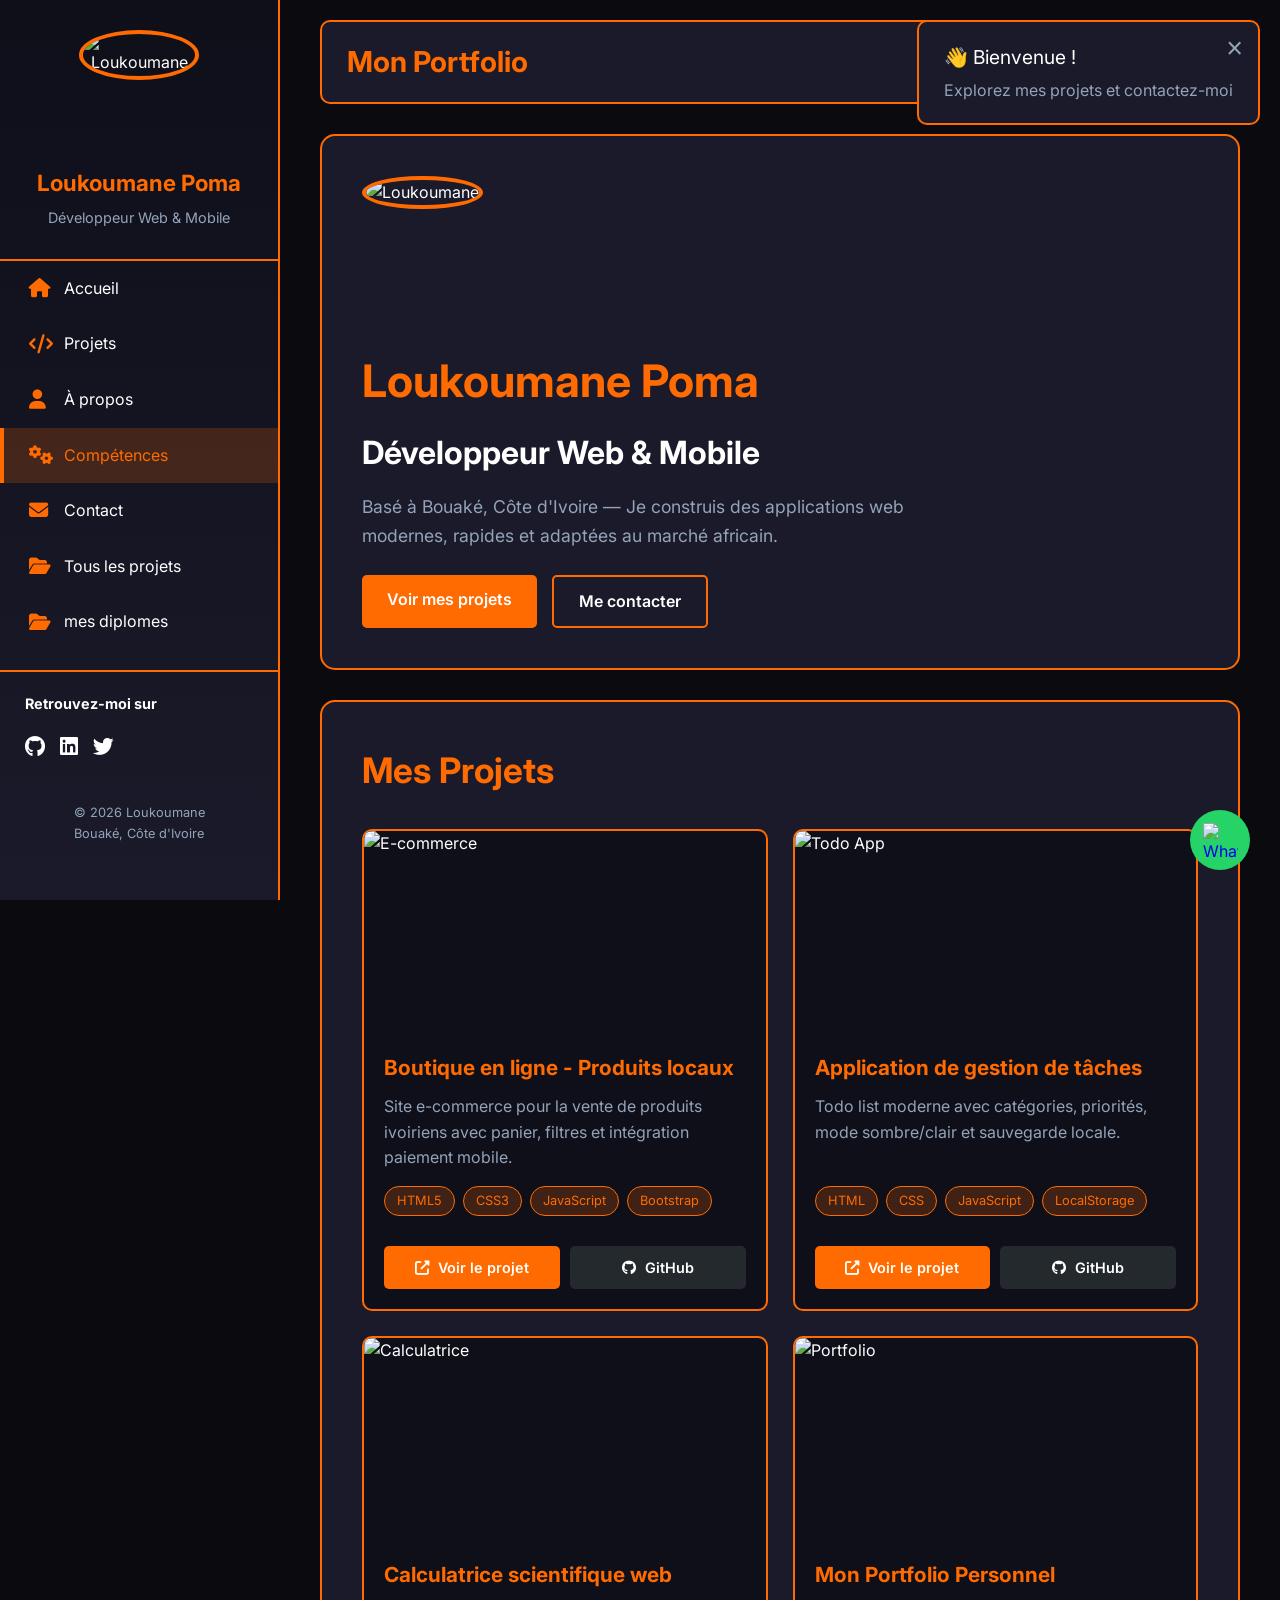
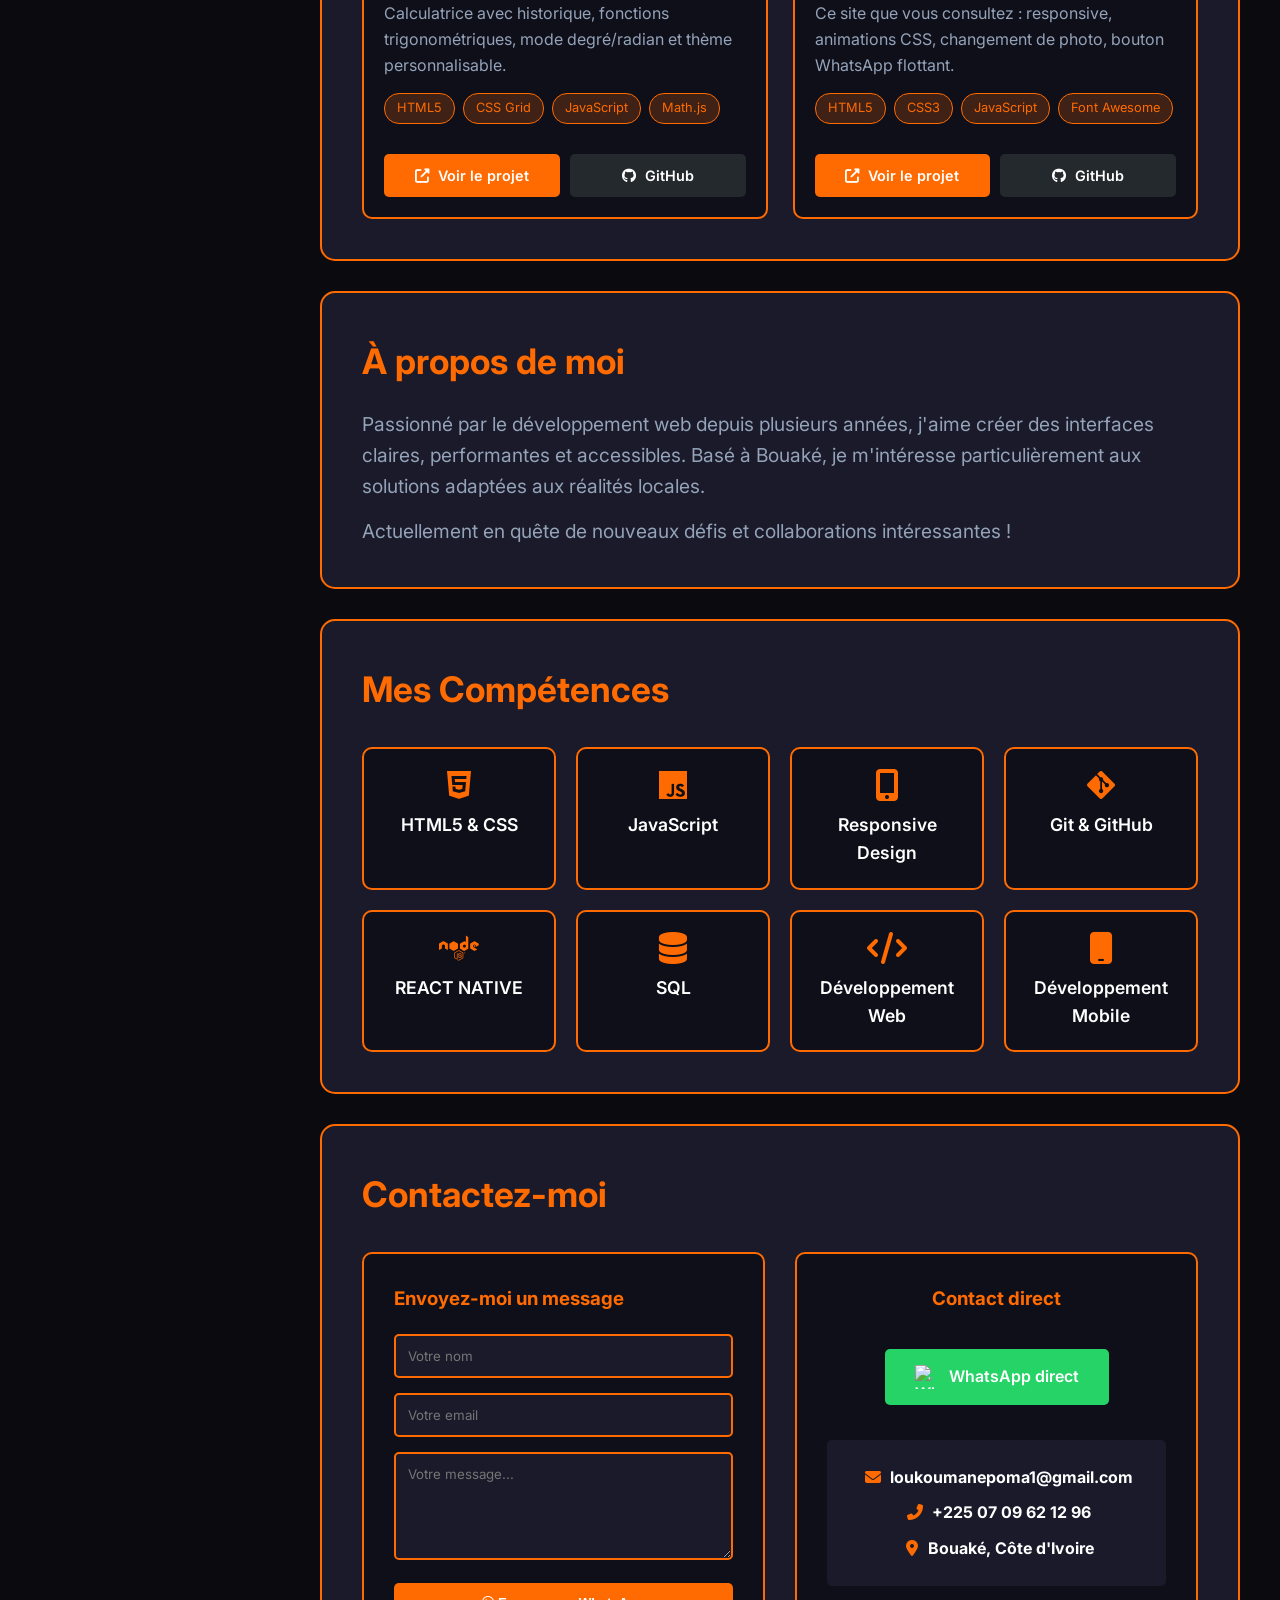
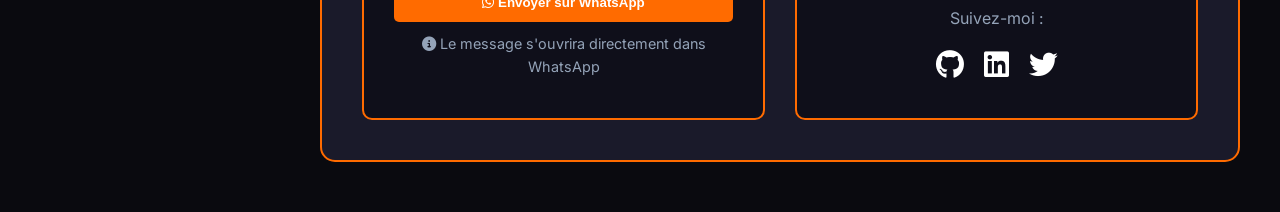
==== index.html @ bc712115 "mon premier portfolio" ====
<!DOCTYPE html>
<html lang="fr">
<head>
    <meta charset="UTF-8" />
    <meta name="viewport" content="width=device-width, initial-scale=1.0"/>
    <title>Loukoumane - Développeur Web à Bouaké</title>
    <meta name="description" content="Développeur web full-stack basé à Bouaké. Création d'applications web modernes et performantes."/>
    
    <!-- Fonts & Icons -->
    <link rel="preconnect" href="https://fonts.googleapis.com">
    <link rel="preconnect" href="https://fonts.gstatic.com" crossorigin>
    <link href="https://fonts.googleapis.com/css2?family=Inter:wght@300;400;500;600;700&display=swap" rel="stylesheet">
    <link rel="stylesheet" href="https://cdnjs.cloudflare.com/ajax/libs/font-awesome/6.4.0/css/all.min.css">

    <style>
        /* ===== RESET & VARIABLES ===== */
        * {
            margin: 0;
            padding: 0;
            box-sizing: border-box;
        }

        body {
            font-family: 'Inter', sans-serif;
            background: #0a0a0f;
            color: #ffffff;
            line-height: 1.6;
        }

        /* Layout avec sidebar */
        .app-wrapper {
            display: flex;
            min-height: 100vh;
        }

        /* ===== SIDEBAR ===== */
        .sidebar {
            width: 280px;
            background: linear-gradient(180deg, #0f0f1a 0%, #1a1a2a 100%);
            border-right: 2px solid #ff6b00;
            position: fixed;
            height: 100vh;
            overflow-y: auto;
            transition: all 0.3s ease;
            z-index: 1000;
        }

        .sidebar-header {
            padding: 30px 20px;
            text-align: center;
            border-bottom: 2px solid #ff6b00;
        }

        /* ===== PHOTO DE PROFIL DANS LA SIDEBAR ===== */
        .profile-img-container {
            position: relative;
            width: 120px;
            height: 120px;
            margin: 0 auto 15px;
            cursor: pointer;
        }

        .sidebar-profile-img {
            width: 100%;
            height: 100%;
            border-radius: 50%;
            object-fit: cover;
            border: 4px solid #ff6b00;
            transition: 0.3s;
        }

        .profile-img-container:hover .sidebar-profile-img {
            filter: brightness(0.7);
        }

        .profile-img-container:hover::after {
            content: '\f030';
            font-family: 'Font Awesome 6 Free';
            font-weight: 900;
            position: absolute;
            top: 50%;
            left: 50%;
            transform: translate(-50%, -50%);
            color: white;
            font-size: 2rem;
            text-shadow: 0 2px 5px rgba(0,0,0,0.5);
            pointer-events: none;
        }

        .sidebar h3 {
            font-size: 1.4rem;
            margin-bottom: 5px;
            color: #ff6b00;
        }

        .sidebar-title {
            color: #94a3b8;
            font-size: 0.9rem;
        }

        .sidebar-menu-item {
            padding: 15px 25px;
            display: flex;
            align-items: center;
            gap: 15px;
            color: #ffffff;
            text-decoration: none;
            transition: 0.3s;
            border-left: 4px solid transparent;
        }

        .sidebar-menu-item i {
            width: 20px;
            font-size: 1.2rem;
            color: #ff6b00;
        }

        .sidebar-menu-item:hover,
        .sidebar-menu-item.active {
            background: rgba(255, 107, 0, 0.2);
            border-left-color: #ff6b00;
            color: #ff6b00;
        }

        .sidebar-social {
            padding: 20px 25px;
            border-top: 2px solid #ff6b00;
            margin-top: 20px;
        }

        .sidebar-social h4 {
            color: #ffffff;
            font-size: 0.9rem;
            margin-bottom: 15px;
        }

        .social-icons {
            display: flex;
            gap: 15px;
        }

        .social-icons a {
            color: #ffffff;
            font-size: 1.3rem;
            transition: 0.3s;
        }

        .social-icons a:hover {
            color: #ff6b00;
            transform: translateY(-3px);
        }

        .sidebar-footer {
            padding: 20px 25px;
            color: #94a3b8;
            font-size: 0.8rem;
            text-align: center;
        }

        /* ===== MAIN CONTENT ===== */
        .main-content {
            flex: 1;
            margin-left: 280px;
            padding: 20px 40px;
        }

        /* ===== NAVBAR ===== */
        .navbar {
            background: #1a1a2a;
            border: 2px solid #ff6b00;
            padding: 15px 25px;
            margin-bottom: 30px;
            border-radius: 10px;
        }

        .navbar .container {
            display: flex;
            justify-content: space-between;
            align-items: center;
        }

        .page-title {
            font-size: 1.8rem;
            color: #ff6b00;
        }

        /* ===== BOUTONS ===== */
        .btn {
            padding: 12px 25px;
            border-radius: 5px;
            text-decoration: none;
            font-weight: 600;
            transition: 0.3s;
            display: inline-block;
            border: none;
            cursor: pointer;
        }

        .btn.primary {
            background: #ff6b00;
            color: #ffffff;
        }

        .btn.primary:hover {
            background: #e05a00;
            transform: translateY(-2px);
            box-shadow: 0 5px 15px rgba(255, 107, 0, 0.3);
        }

        .btn.secondary {
            border: 2px solid #ff6b00;
            color: #ffffff;
            background: transparent;
        }

        .btn.secondary:hover {
            background: #ff6b00;
            color: #ffffff;
        }

        /* ===== SECTIONS ===== */
        .section {
            background: #1a1a2a;
            border: 2px solid #ff6b00;
            border-radius: 15px;
            padding: 40px;
            margin-bottom: 30px;
        }

        .hero {
            text-align: left;
        }

        .hero h1 {
            font-size: 2.8rem;
            color: #ff6b00;
            margin-bottom: 10px;
        }

        .hero h2 {
            font-size: 2rem;
            color: #ffffff;
            margin-bottom: 15px;
        }

        .hero p {
            color: #94a3b8;
            font-size: 1.1rem;
            max-width: 600px;
            margin-bottom: 25px;
        }

        /* ===== PHOTO DE PROFIL DANS LA SECTION HERO ===== */
        .hero-img-container {
            position: relative;
            width: 150px;
            height: 150px;
            margin-bottom: 20px;
            cursor: pointer;
        }

        .profile-img {
            width: 100%;
            height: 100%;
            border-radius: 50%;
            object-fit: cover;
            border: 4px solid #ff6b00;
            transition: 0.3s;
        }

        .hero-img-container:hover .profile-img {
            filter: brightness(0.7);
        }

        .hero-img-container:hover::after {
            content: '\f030';
            font-family: 'Font Awesome 6 Free';
            font-weight: 900;
            position: absolute;
            top: 50%;
            left: 50%;
            transform: translate(-50%, -50%);
            color: white;
            font-size: 2.5rem;
            text-shadow: 0 2px 5px rgba(0,0,0,0.5);
            pointer-events: none;
        }

        .hero-buttons {
            display: flex;
            gap: 15px;
        }

        /* ===== INPUT FILE CACHÉ ===== */
        #fileInput {
            display: none;
        }

        /* ===== COMPÉTENCES ===== */
        .skills-grid {
            display: grid;
            grid-template-columns: repeat(auto-fit, minmax(180px, 1fr));
            gap: 20px;
            margin-top: 30px;
        }

        .skill {
            background: #0f0f1a;
            border: 2px solid #ff6b00;
            border-radius: 10px;
            padding: 20px 15px;
            text-align: center;
            font-weight: 600;
            font-size: 1.1rem;
            color: #ffffff;
            transition: 0.3s;
            cursor: default;
        }

        .skill:hover {
            transform: translateY(-5px);
            background: #ff6b00;
            color: #ffffff;
            border-color: #ffffff;
        }

        .skill i {
            display: block;
            font-size: 2rem;
            margin-bottom: 10px;
            color: #ff6b00;
        }

        .skill:hover i {
            color: #ffffff;
        }

        /* ===== PROJETS ===== */
        .project-grid {
            display: grid;
            grid-template-columns: repeat(auto-fit, minmax(300px, 1fr));
            gap: 25px;
            margin-top: 30px;
        }

        .project-card {
            background: #0f0f1a;
            border: 2px solid #ff6b00;
            border-radius: 10px;
            overflow: hidden;
            transition: 0.3s;
            display: flex;
            flex-direction: column;
        }

        .project-card:hover {
            transform: translateY(-5px);
            box-shadow: 0 10px 30px rgba(255, 107, 0, 0.3);
        }

        .project-img-wrapper {
            height: 200px;
            overflow: hidden;
        }

        .project-img {
            width: 100%;
            height: 100%;
            object-fit: cover;
        }

        .project-content {
            padding: 20px;
            flex-grow: 1;
            display: flex;
            flex-direction: column;
        }

        .project-content h3 {
            color: #ff6b00;
            margin-bottom: 10px;
            font-size: 1.3rem;
        }

        .project-content p {
            color: #94a3b8;
            margin-bottom: 15px;
            flex-grow: 1;
        }

        .stack {
            display: flex;
            flex-wrap: wrap;
            gap: 8px;
            margin-bottom: 15px;
        }

        .stack span {
            background: rgba(255, 107, 0, 0.2);
            color: #ff6b00;
            padding: 4px 12px;
            border-radius: 15px;
            font-size: 0.8rem;
            border: 1px solid #ff6b00;
        }

        /* ===== BOUTONS DE PROJET ===== */
        .project-buttons {
            display: flex;
            gap: 10px;
            margin-top: 15px;
        }

        .project-btn {
            flex: 1;
            padding: 10px;
            border: none;
            border-radius: 5px;
            font-weight: 600;
            cursor: pointer;
            transition: 0.3s;
            text-align: center;
            text-decoration: none;
            font-size: 0.9rem;
        }

        .project-btn.live {
            background: #ff6b00;
            color: white;
        }

        .project-btn.live:hover {
            background: #e05a00;
            transform: translateY(-2px);
        }

        .project-btn.github {
            background: #24292e;
            color: white;
        }

        .project-btn.github:hover {
            background: #2f363d;
            transform: translateY(-2px);
        }

        .project-btn i {
            margin-right: 5px;
        }

        /* ===== CONTACT ===== */
        .contact-container {
            display: grid;
            grid-template-columns: 1fr 1fr;
            gap: 30px;
            margin-top: 30px;
        }

        .contact-form {
            background: #0f0f1a;
            padding: 30px;
            border-radius: 10px;
            border: 2px solid #ff6b00;
        }

        .contact-info-card {
            background: #0f0f1a;
            padding: 30px;
            border-radius: 10px;
            border: 2px solid #ff6b00;
            text-align: center;
        }

        input, textarea {
            width: 100%;
            padding: 12px;
            margin-bottom: 15px;
            background: #1a1a2a;
            border: 2px solid #ff6b00;
            border-radius: 5px;
            color: #ffffff;
            font-family: inherit;
        }

        input:focus, textarea:focus {
            outline: none;
            border-color: #ff6b00;
            box-shadow: 0 0 10px rgba(255, 107, 0, 0.3);
        }

        .whatsapp-btn {
            display: inline-flex;
            align-items: center;
            gap: 10px;
            background: #25D366;
            color: white;
            padding: 15px 30px;
            border-radius: 5px;
            text-decoration: none;
            margin: 15px 0;
            transition: 0.3s;
            font-weight: 600;
        }

        .whatsapp-btn:hover {
            transform: translateY(-3px);
            box-shadow: 0 10px 20px rgba(37, 211, 102, 0.3);
        }

        .whatsapp-icon {
            width: 24px;
            height: 24px;
        }

        .whatsapp-float {
            position: fixed;
            bottom: 30px;
            right: 30px;
            width: 60px;
            height: 60px;
            background: #25D366;
            border-radius: 50%;
            display: flex;
            align-items: center;
            justify-content: center;
            z-index: 999;
            transition: 0.3s;
        }

        .whatsapp-float:hover {
            transform: scale(1.1) rotate(10deg);
        }

        .whatsapp-float img {
            width: 35px;
            height: 35px;
        }

        /* ===== TOAST ===== */
        .welcome-toast {
            position: fixed;
            top: 20px;
            right: 20px;
            max-width: 380px;
            background: #1a1a2a;
            color: #ffffff;
            padding: 20px 25px;
            border-radius: 10px;
            z-index: 2000;
            border: 2px solid #ff6b00;
            display: none;
        }

        .toast-close {
            position: absolute;
            top: 10px;
            right: 15px;
            background: none;
            border: none;
            color: #94a3b8;
            font-size: 1.8rem;
            cursor: pointer;
        }

        .toast-close:hover {
            color: #ff6b00;
        }

        /* ===== NOTIFICATION ===== */
        .notification {
            position: fixed;
            bottom: 100px;
            right: 30px;
            background: #4CAF50;
            color: white;
            padding: 15px 25px;
            border-radius: 5px;
            z-index: 2000;
            display: none;
            animation: slideIn 0.3s;
        }

        @keyframes slideIn {
            from {
                transform: translateX(100%);
                opacity: 0;
            }
            to {
                transform: translateX(0);
                opacity: 1;
            }
        }

        /* ===== MOBILE ===== */
        .sidebar-toggle {
            display: none;
            position: fixed;
            top: 20px;
            left: 20px;
            z-index: 1001;
            background: #ff6b00;
            color: white;
            border: none;
            width: 45px;
            height: 45px;
            border-radius: 50%;
            cursor: pointer;
            font-size: 1.2rem;
        }

        .overlay {
            display: none;
            position: fixed;
            top: 0;
            left: 0;
            width: 100%;
            height: 100%;
            background: rgba(0, 0, 0, 0.8);
            z-index: 999;
        }

        .overlay.active {
            display: block;
        }

        @media (max-width: 992px) {
            .sidebar {
                transform: translateX(-100%);
            }
            
            .sidebar.active {
                transform: translateX(0);
            }
            
            .main-content {
                margin-left: 0;
                padding: 20px;
            }
            
            .sidebar-toggle {
                display: block;
            }

            .contact-container {
                grid-template-columns: 1fr;
            }
        }

        @media (max-width: 768px) {
            .hero-buttons {
                flex-direction: column;
            }
            
            .skills-grid {
                grid-template-columns: repeat(2, 1fr);
            }
            
            .section {
                padding: 25px;
            }
            
            h2 {
                font-size: 1.8rem;
            }
        }

        .reveal {
            opacity: 0;
            transform: translateY(30px);
            transition: all 0.6s ease;
        }

        .reveal.visible {
            opacity: 1;
            transform: translateY(0);
        }

        .status-message {
            padding: 15px;
            border-radius: 5px;
            margin-top: 15px;
            text-align: center;
            font-weight: 500;
        }

        .success {
            background: #25D366;
            color: white;
        }

        .error {
            background: #f44336;
            color: white;
        }
    </style>
</head>
<body>
    <button class="sidebar-toggle" id="sidebarToggle">
        <i class="fas fa-bars"></i>
    </button>
    
    <div class="overlay" id="overlay"></div>

    <!-- Input file caché pour la sélection d'image -->
    <input type="file" id="fileInput" accept="image/*" />

    <!-- Notification -->
    <div class="notification" id="notification">
        <i class="fas fa-check-circle"></i> Photo de profil mise à jour !
    </div>


    <div class="app-wrapper">
        <!-- Sidebar -->
        <aside class="sidebar" id="sidebar">
            <div class="sidebar-header">
                <!-- ===== 1. PHOTO DANS LA SIDEBAR (CLIQUABLE) ===== -->
                <div class="profile-img-container" onclick="document.getElementById('fileInput').click()">
                    <img src="https://ui-avatars.com/api/?name=Loukoumane+Poma&size=120&length=2&background=ff6b00&color=fff&bold=true" 
                         alt="Loukoumane" 
                         class="sidebar-profile-img" 
                         id="sidebarProfileImg" />
                </div>

                <h3>Loukoumane Poma</h3>
                <div class="sidebar-title">Développeur Web & Mobile</div>
            </div>

            <div class="sidebar-menu">
                <a href="#hero" class="sidebar-menu-item active">
                    <i class="fas fa-home"></i>
                    <span>Accueil</span>
                </a>
                <a href="#projects" class="sidebar-menu-item">
                    <i class="fas fa-code"></i>
                    <span>Projets</span>
                </a>
                <a href="#about" class="sidebar-menu-item">
                    <i class="fas fa-user"></i>
                    <span>À propos</span>
                </a>
                <a href="#skills" class="sidebar-menu-item">
                    <i class="fas fa-cogs"></i>
                    <span>Compétences</span>
                </a>
                <a href="#contact" class="sidebar-menu-item">
                    <i class="fas fa-envelope"></i>
                    <span>Contact</span>
                </a>
                <a href="projects.html" class="sidebar-menu-item">
                    <i class="fas fa-folder-open"></i>
                    <span>Tous les projets</span>
                </a>

                <a href="#diplomes.html" class="sidebar-menu-item">
                    <i class="fas fa-folder-open"></i>
                    <span>mes diplomes</span>
                </a>



            </div>

            <div class="sidebar-social">
                <h4>Retrouvez-moi sur</h4>
                <div class="social-icons">
                    <a href="#" target="_blank"><i class="fab fa-github"></i></a>
                    <a href="#" target="_blank"><i class="fab fa-linkedin"></i></a>
                    <a href="#" target="_blank"><i class="fab fa-twitter"></i></a>
                </div>
            </div>


            <div class="sidebar-footer">
                <p>© 2026 Loukoumane</p>
                <p>Bouaké, Côte d'Ivoire</p>
            </div>
        </aside>

        <!-- Main Content -->
        <main class="main-content">
            <nav class="navbar">
                <div class="container">
                    <h1 class="page-title">Mon Portfolio</h1>
                    <a href="projects.html" class="btn primary">Voir tous les projets</a>
                </div>
            </nav>

            <!-- Toast de bienvenue -->
            <div class="welcome-toast" id="welcomeToast">
                <div class="toast-content">
                    <p style="font-size: 1.2rem; margin-bottom: 5px;">👋 Bienvenue !</p>
                    <p style="color: #94a3b8;">Explorez mes projets et contactez-moi</p>
                </div>
                <button class="toast-close" onclick="closeToast()">×</button>
            </div>


            <!-- Hero Section -->
            <section id="hero" class="section hero reveal">
                <div class="container">
                    <!-- ===== 2. PHOTO DANS LA SECTION HERO (CLIQUABLE) ===== -->
                    <div class="hero-img-container" onclick="document.getElementById('fileInput').click()">
                        <img src="https://ui-avatars.com/api/?name=Loukoumane+Poma&size=150&length=2&background=ff6b00&color=fff&bold=true" 
                             alt="Loukoumane" 
                             class="profile-img" 
                             id="heroProfileImg" />
                    </div>
                    <h1>Loukoumane Poma</h1>
                    <h2>Développeur Web & Mobile</h2>
                    <p>Basé à Bouaké, Côte d'Ivoire — Je construis des applications web modernes, rapides et adaptées au marché africain.</p>
                    <div class="hero-buttons">
                        <a href="#projects" class="btn primary">Voir mes projets</a>
                        <a href="#contact" class="btn secondary">Me contacter</a>
                    </div>
                </div>
            </section>


            <!-- Projets Section -->
            <section id="projects" class="section projects reveal">
                <div class="container">
                    <h2 style="color: #ff6b00; margin-bottom: 20px; font-size: 2.2rem;">Mes Projets</h2>
                    <div class="project-grid">
                        <!-- Projet 1 -->
                        <div class="project-card">
                            <div class="project-img-wrapper">
                                <img src="https://images.unsplash.com/photo-1472851294608-062f824d29cc?w=500&auto=format" alt="E-commerce" class="project-img" />
                            </div>


                            <div class="project-content">
                                <h3>Boutique en ligne - Produits locaux</h3>
                                <p>Site e-commerce pour la vente de produits ivoiriens avec panier, filtres et intégration paiement mobile.</p>
                                <div class="stack">
                                    <span>HTML5</span>
                                    <span>CSS3</span>
                                    <span>JavaScript</span>
                                    <span>Bootstrap</span>
                                </div>


                                <div class="project-buttons">
                                    <a href="http://localhost/bureau_forum/utilisateurs/enregistrement" target="_blank" class="project-btn live">
                                        <i class="fas fa-external-link-alt"></i> Voir le projet
                                    </a>
                                    <a href="https://github.com/ton-pseudo/boutique-locale" target="_blank" class="project-btn github">
                                        <i class="fab fa-github"></i> GitHub
                                    </a>
                                </div>
                            </div>
                        </div>


                        <!-- Projet 2 -->
                        <div class="project-card">
                            <div class="project-img-wrapper">
                                <img src="https://images.unsplash.com/photo-1484480974693-6ca0a78fb36b?w=500&auto=format" alt="Todo App" class="project-img" />
                            </div>

                            <div class="project-content">
                                <h3>Application de gestion de tâches</h3>
                                <p>Todo list moderne avec catégories, priorités, mode sombre/clair et sauvegarde locale.</p>
                                <div class="stack">
                                    <span>HTML</span>
                                    <span>CSS</span>
                                    <span>JavaScript</span>
                                    <span>LocalStorage</span>
                                </div>

                                <div class="project-buttons">
                                    <a href="https://todo-loukoumane.netlify.app" target="_blank" class="project-btn live">
                                        <i class="fas fa-external-link-alt"></i> Voir le projet
                                    </a>
                                    <a href="https://github.com/ton-pseudo/todo-app-js" target="_blank" class="project-btn github">
                                        <i class="fab fa-github"></i> GitHub
                                    </a>
                                </div>
                            </div>
                        </div>

                        <!-- Projet 3 -->
                        <div class="project-card">
                            <div class="project-img-wrapper">
                                <img src="https://images.unsplash.com/photo-1587145820266-a5951ee6f620?w=500&auto=format" alt="Calculatrice" class="project-img" />
                            </div>

                            <div class="project-content">
                                <h3>Calculatrice scientifique web</h3>
                                <p>Calculatrice avec historique, fonctions trigonométriques, mode degré/radian et thème personnalisable.</p>
                                <div class="stack">
                                    <span>HTML5</span>
                                    <span>CSS Grid</span>
                                    <span>JavaScript</span>
                                    <span>Math.js</span>
                                </div>

                                <div class="project-buttons">
                                    <a href="https://calculatrice-demo.github.io" target="_blank" class="project-btn live">
                                        <i class="fas fa-external-link-alt"></i> Voir le projet
                                    </a>

                                    <a href="https://github.com/ton-pseudo/calculatrice-scientifique" target="_blank" class="project-btn github">
                                        <i class="fab fa-github"></i> GitHub
                                    </a>
                                </div>
                            </div>
                        </div>

                        <!-- Projet 4 -->
                        <div class="project-card">
                            <div class="project-img-wrapper">
                                <img src="https://images.unsplash.com/photo-1467232004584-a241de8bcf5d?w=500&auto=format" alt="Portfolio" class="project-img" />
                            </div>

                            <div class="project-content">
                                <h3>Mon Portfolio Personnel</h3>
                                <p>Ce site que vous consultez : responsive, animations CSS, changement de photo, bouton WhatsApp flottant.</p>
                                <div class="stack">
                                    <span>HTML5</span>
                                    <span>CSS3</span>
                                    <span>JavaScript</span>
                                    <span>Font Awesome</span>
                                </div>

                                <div class="project-buttons">
                                    <a href="#" class="project-btn live" onclick="alert('Vous êtes déjà sur le projet !'); return false;">
                                        <i class="fas fa-external-link-alt"></i> Voir le projet
                                    </a>
                                    <a href="https://github.com/ton-pseudo/portfolio-html-css" target="_blank" class="project-btn github">
                                        <i class="fab fa-github"></i> GitHub
                                    </a>
                                </div>
                            </div>
                        </div>
                    </div>
                </div>
            </section>


            <!-- À propos Section -->
            <section id="about" class="section about reveal">
                <div class="container">
                    <h2 style="color: #ff6b00; margin-bottom: 20px; font-size: 2.2rem;">À propos de moi</h2>
                    <p style="color: #94a3b8; font-size: 1.2rem; margin-bottom: 15px;">Passionné par le développement web depuis plusieurs années, j'aime créer des interfaces claires, performantes et accessibles. Basé à Bouaké, je m'intéresse particulièrement aux solutions adaptées aux réalités locales.</p>
                    <p style="color: #94a3b8; font-size: 1.2rem;">Actuellement en quête de nouveaux défis et collaborations intéressantes !</p>
                </div>
            </section>


            <!-- Compétences Section -->
            <section id="skills" class="section skills reveal">
                <div class="container">
                    <h2 style="color: #ff6b00; margin-bottom: 20px; font-size: 2.2rem;">Mes Compétences</h2>
                    <div class="skills-grid">
                        <div class="skill"><i class="fab fa-html5"></i> HTML5 & CSS</div>
                        <div class="skill"><i class="fab fa-js"></i> JavaScript</div>
                        <div class="skill"><i class="fas fa-mobile-alt"></i> Responsive Design</div>
                        <div class="skill"><i class="fab fa-git-alt"></i> Git & GitHub</div>
                        <div class="skill"><i class="fab fa-node"></i> REACT NATIVE</div>
                        <div class="skill"><i class="fas fa-database"></i> SQL</div>
                        <div class="skill"><i class="fas fa-code"></i> Développement Web</div>
                        <div class="skill"><i class="fas fa-mobile"></i> Développement Mobile</div>
                    </div>
                </div>
            </section>


            <!-- Contact Section -->
            <section id="contact" class="section contact reveal">
                <div class="container">
                    <h2 style="color: #ff6b00; margin-bottom: 20px; font-size: 2.2rem;">Contactez-moi</h2>
                    
                    <div class="contact-container">
                        <!-- Formulaire WhatsApp -->
                        <div class="contact-form">
                            <h3 style="color: #ff6b00; margin-bottom: 20px;">Envoyez-moi un message</h3>
                            <form id="whatsappForm">
                                <input type="text" id="name" placeholder="Votre nom" required>
                                <input type="email" id="email" placeholder="Votre email" required>
                                <textarea id="message" placeholder="Votre message..." rows="5" required></textarea>
                                <button type="submit" class="btn primary" style="width: 100%;" id="whatsappBtn">
                                    <i class="fab fa-whatsapp"></i> Envoyer sur WhatsApp
                                </button>
                            </form>
                            <div id="formStatus"></div>
                            <p style="color: #94a3b8; font-size: 0.9rem; margin-top: 10px; text-align: center;">
                                <i class="fas fa-info-circle"></i> Le message s'ouvrira directement dans WhatsApp
                            </p>
                        </div>
                        

                        <!-- Contact direct -->
                        <div class="contact-info-card">
                            <h3 style="color: #ff6b00; margin-bottom: 20px;">Contact direct</h3>
                            
                            <a href="https://wa.me/2250709621296?text=Bonjour%20Loukoumane%2C%20je%20souhaite%20discuter%20d%27un%20projet" 
                               class="whatsapp-btn" 
                               target="_blank">
                                <img src="https://upload.wikimedia.org/wikipedia/commons/6/6b/WhatsApp.svg" alt="WhatsApp" class="whatsapp-icon">
                                WhatsApp direct
                            </a>
                            
                            <div style="margin: 20px 0; padding: 15px; background: #1a1a2a; border-radius: 5px;">
                                <p style="margin: 10px 0; color: #94a3b8;">
                                    <i class="fas fa-envelope" style="color: #ff6b00; width: 25px;"></i> 
                                    <strong style="color: #ffffff;">loukoumanepoma1@gmail.com</strong>
                                </p>
                                <p style="margin: 10px 0; color: #94a3b8;">
                                    <i class="fas fa-phone-alt" style="color: #ff6b00; width: 25px;"></i> 
                                    <strong style="color: #ffffff;">+225 07 09 62 12 96</strong>
                                </p>
                                <p style="margin: 10px 0; color: #94a3b8;">
                                    <i class="fas fa-map-marker-alt" style="color: #ff6b00; width: 25px;"></i> 
                                    <strong style="color: #ffffff;">Bouaké, Côte d'Ivoire</strong>
                                </p>
                            </div>

                            <div style="margin-top: 20px;">
                                <p style="color: #94a3b8; margin-bottom: 10px;">Suivez-moi :</p>
                                <div style="display: flex; gap: 20px; justify-content: center;">
                                    <a href="#" style="color: #ffffff; font-size: 1.8rem;"><i class="fab fa-github"></i></a>
                                    <a href="#" style="color: #ffffff; font-size: 1.8rem;"><i class="fab fa-linkedin"></i></a>
                                    <a href="#" style="color: #ffffff; font-size: 1.8rem;"><i class="fab fa-twitter"></i></a>
                                </div>
                            </div>
                        </div>
                    </div>
                </div>
            </section>
        </main>
    </div>

    <!-- WhatsApp Float Button -->
    <a href="https://wa.me/2250709621296?text=Bonjour%20Loukoumane%2C%20je%20souhaite%20discuter%20d%27un%20projet" 
       class="whatsapp-float" 
       target="_blank">
        <img src="https://upload.wikimedia.org/wikipedia/commons/6/6b/WhatsApp.svg" alt="WhatsApp">
    </a>

    <script>
        // Toast de bienvenue
        setTimeout(() => {
            document.getElementById('welcomeToast').style.display = 'block';
        }, 1000);

        setTimeout(() => {
            const toast = document.getElementById('welcomeToast');
            if (toast) toast.style.display = 'none';
        }, 5000);

        function closeToast() {
            document.getElementById('welcomeToast').style.display = 'none';
        }

        // Sidebar toggle
        const sidebarToggle = document.getElementById('sidebarToggle');
        const sidebar = document.getElementById('sidebar');
        const overlay = document.getElementById('overlay');

        sidebarToggle.addEventListener('click', () => {
            sidebar.classList.toggle('active');
            overlay.classList.toggle('active');
        });

        overlay.addEventListener('click', () => {
            sidebar.classList.remove('active');
            overlay.classList.remove('active');
        });

        // Smooth scroll
        document.querySelectorAll('a[href^="#"]').forEach(anchor => {
            anchor.addEventListener('click', function(e) {
                e.preventDefault();
                const target = document.querySelector(this.getAttribute('href'));
                if (target) {
                    target.scrollIntoView({ behavior: 'smooth' });
                    if (window.innerWidth <= 992) {
                        sidebar.classList.remove('active');
                        overlay.classList.remove('active');
                    }
                }
            });
        });

        // Active menu
        window.addEventListener('scroll', () => {
            const sections = document.querySelectorAll('section[id]');
            const scrollY = window.scrollY;

            sections.forEach(section => {
                const sectionTop = section.offsetTop - 100;
                const sectionHeight = section.offsetHeight;
                const sectionId = section.getAttribute('id');

                if (scrollY >= sectionTop && scrollY < sectionTop + sectionHeight) {
                    document.querySelectorAll('.sidebar-menu-item').forEach(item => {
                        item.classList.remove('active');
                        if (item.getAttribute('href') === '#' + sectionId) {
                            item.classList.add('active');
                        }
                    });
                }
            });
        });

        // Reveal animation
        const observer = new IntersectionObserver((entries) => {
            entries.forEach(entry => {
                if (entry.isIntersecting) {
                    entry.target.classList.add('visible');
                }
            });
        }, { threshold: 0.1 });

        document.querySelectorAll('.reveal').forEach(el => observer.observe(el));

        // FORMULAIRE WHATSAPP
        document.getElementById('whatsappForm').addEventListener('submit', function(e) {
            e.preventDefault();
            
            const btn = document.getElementById('whatsappBtn');
            const status = document.getElementById('formStatus');
            const originalText = btn.innerHTML;
            
            const name = document.getElementById('name').value;
            const email = document.getElementById('email').value;
            const message = document.getElementById('message').value;
            
            if (!name || !email || !message) {
                status.innerHTML = '<div class="status-message error">Veuillez remplir tous les champs</div>';
                return;
            }
            
            btn.innerHTML = '<i class="fas fa-spinner fa-spin"></i> Préparation...';
            btn.disabled = true;
            
            const phoneNumber = '2250709621296';
            
            const whatsappMessage = 
                `👋 *Nouveau message depuis votre portfolio*%0A%0A` +
                `*Nom:* ${name}%0A` +
                `*Email:* ${email}%0A%0A` +
                `*Message:*%0A${message}`;
            
            const whatsappLink = `https://wa.me/${phoneNumber}?text=${whatsappMessage}`;
            
            status.innerHTML = '<div class="status-message success">✓ Redirection vers WhatsApp...</div>';
            
            window.open(whatsappLink, '_blank');
            
            this.reset();
            
            setTimeout(() => {
                btn.innerHTML = originalText;
                btn.disabled = false;
                
                setTimeout(() => {
                    status.innerHTML = '';
                }, 3000);
            }, 2000);
        });

        // ===== FONCTIONNALITÉ DE CHANGEMENT DE PHOTO DE PROFIL =====
        const fileInput = document.getElementById('fileInput');
        const sidebarImg = document.getElementById('sidebarProfileImg');
        const heroImg = document.getElementById('heroProfileImg');
        const notification = document.getElementById('notification');

        fileInput.addEventListener('change', function(event) {
            const file = event.target.files[0];
            
            if (file) {
                // Vérifier que c'est bien une image
                if (!file.type.startsWith('image/')) {
                    alert('Veuillez sélectionner une image');
                    return;
                }

                // Vérifier la taille (max 2MB)
                if (file.size > 2 * 1024 * 1024) {
                    alert('L\'image est trop volumineuse (max 2MB)');
                    return;
                }

                const reader = new FileReader();
                
                reader.onload = function(e) {
                    // Mettre à jour les deux photos
                    sidebarImg.src = e.target.result;
                    heroImg.src = e.target.result;
                    
                    // Afficher la notification
                    notification.style.display = 'block';
                    
                    // Cacher la notification après 3 secondes
                    setTimeout(() => {
                        notification.style.display = 'none';
                    }, 3000);

                    // Sauvegarder dans localStorage pour que la photo reste après rafraîchissement
                    localStorage.setItem('profilePhoto', e.target.result);
                };
                
                reader.readAsDataURL(file);
            }
        });

        // Charger la photo sauvegardée au chargement de la page
        window.addEventListener('load', function() {
            const savedPhoto = localStorage.getItem('profilePhoto');
            if (savedPhoto) {
                sidebarImg.src = savedPhoto;
                heroImg.src = savedPhoto;
            }
        });
    </script>
</body>
</html>
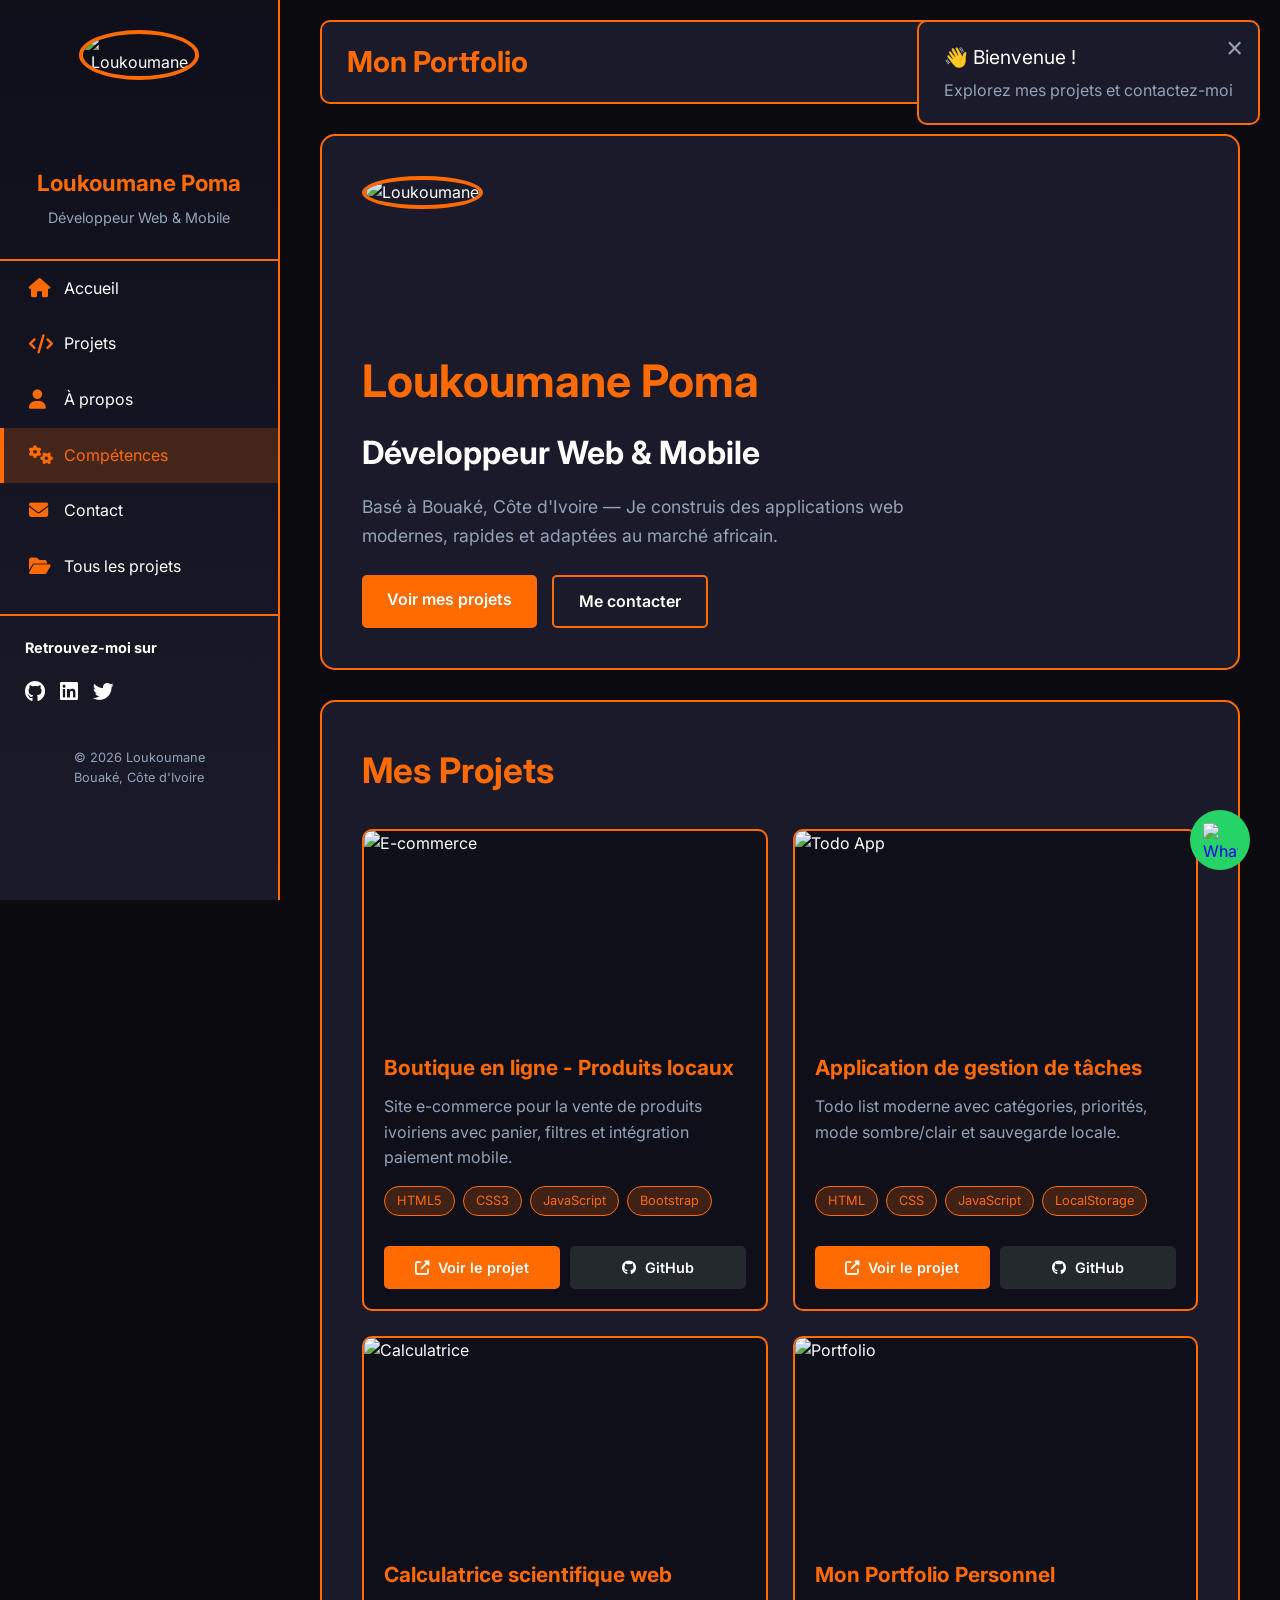
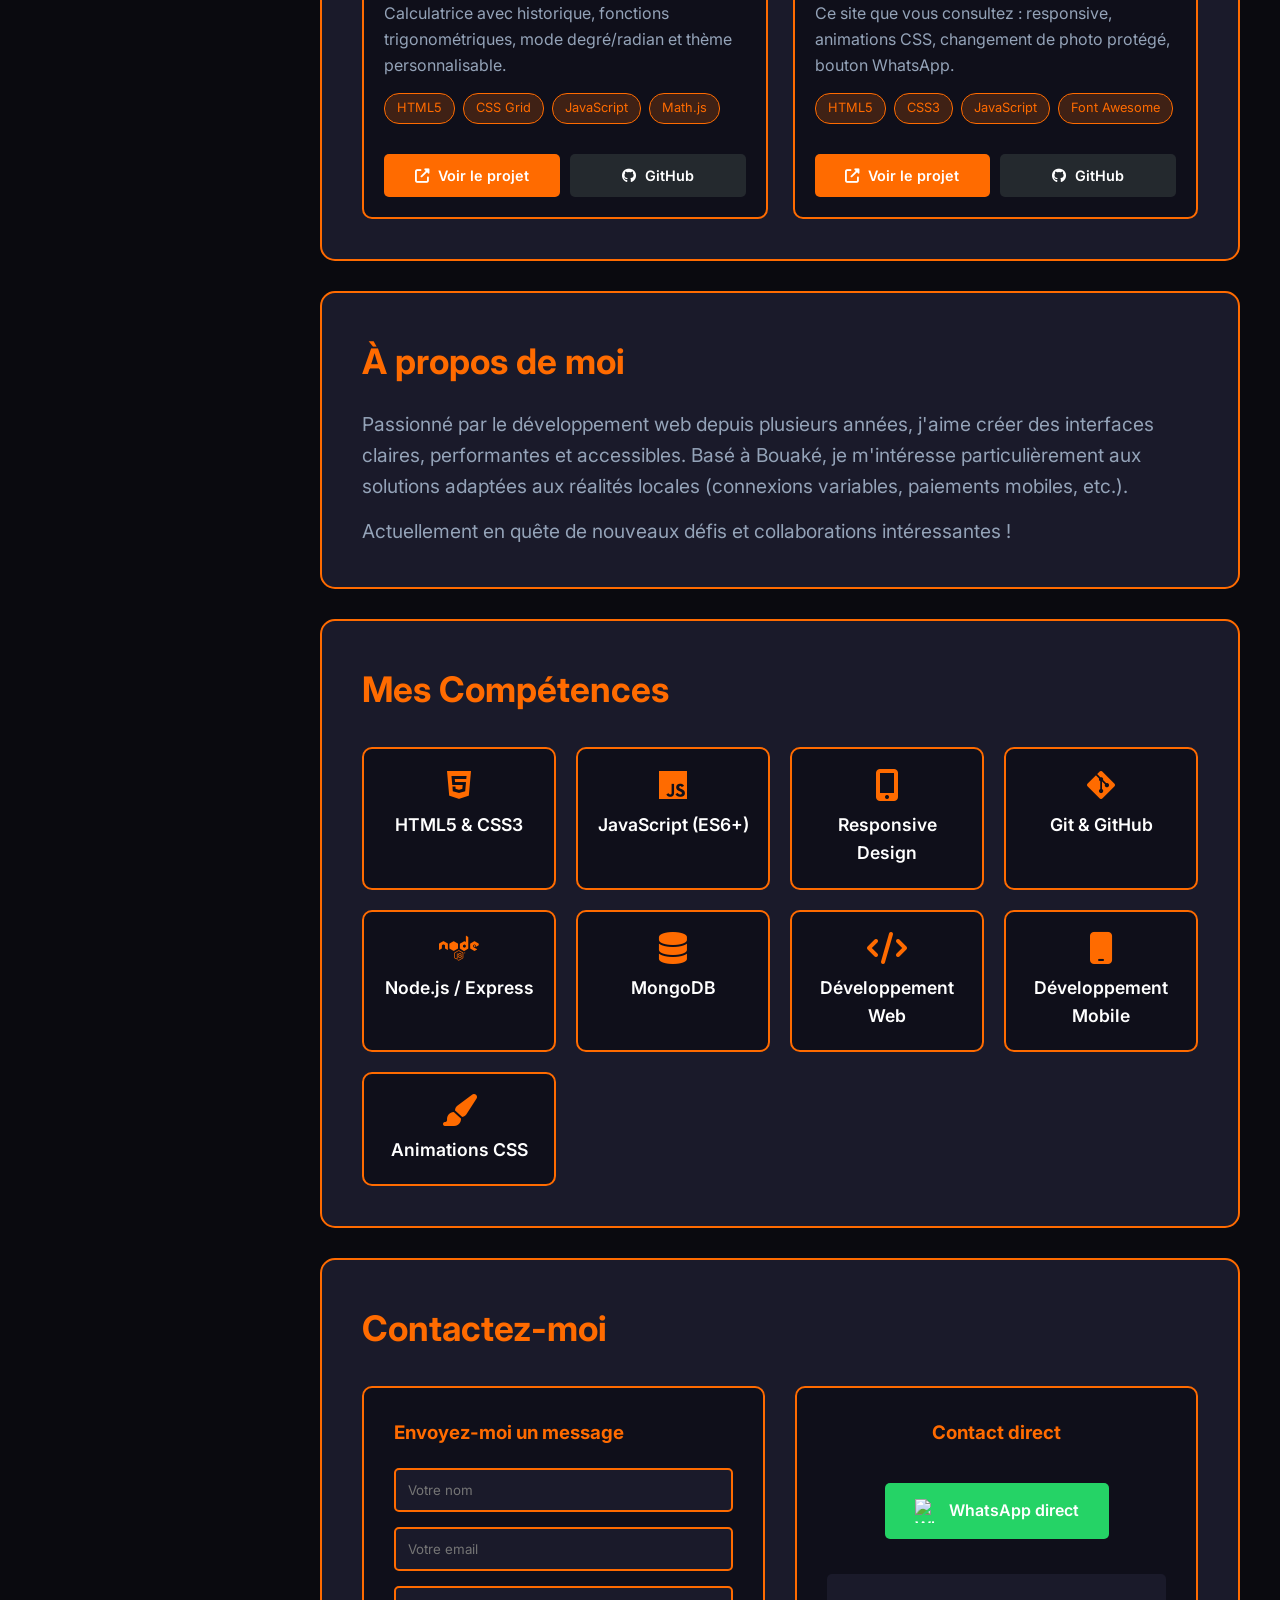
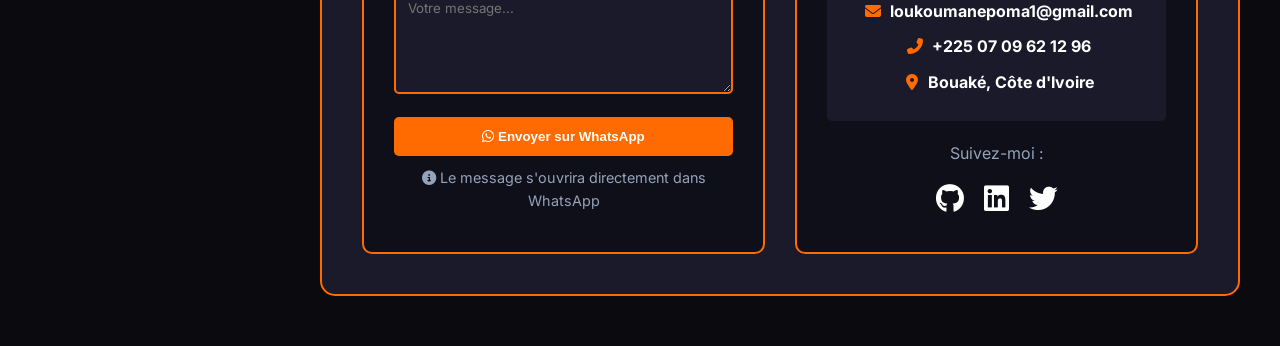
==== commit e6939ff0: "modification de index.html" ====
--- a/index.html
+++ b/index.html
@@ -49,9 +49,10 @@
             padding: 30px 20px;
             text-align: center;
             border-bottom: 2px solid #ff6b00;
-        }
-
-        /* ===== PHOTO DE PROFIL DANS LA SIDEBAR ===== */
+            position: relative;
+        }
+
+        /* ===== PHOTO DE PROFIL PROTÉGÉE ===== */
         .profile-img-container {
             position: relative;
             width: 120px;
@@ -73,18 +74,28 @@
             filter: brightness(0.7);
         }
 
-        .profile-img-container:hover::after {
-            content: '\f030';
-            font-family: 'Font Awesome 6 Free';
-            font-weight: 900;
+        .lock-icon {
             position: absolute;
-            top: 50%;
-            left: 50%;
-            transform: translate(-50%, -50%);
+            top: 5px;
+            right: 5px;
+            background: #ff6b00;
             color: white;
-            font-size: 2rem;
-            text-shadow: 0 2px 5px rgba(0,0,0,0.5);
+            width: 30px;
+            height: 30px;
+            border-radius: 50%;
+            display: flex;
+            align-items: center;
+            justify-content: center;
+            font-size: 0.9rem;
+            border: 2px solid white;
+            opacity: 0;
+            transition: 0.3s;
             pointer-events: none;
+        }
+
+        .profile-img-container:hover .lock-icon,
+        .hero-img-container:hover .lock-icon {
+            opacity: 1;
         }
 
         .sidebar h3 {
@@ -250,7 +261,7 @@
             margin-bottom: 25px;
         }
 
-        /* ===== PHOTO DE PROFIL DANS LA SECTION HERO ===== */
+        /* ===== PHOTO HERO PROTÉGÉE ===== */
         .hero-img-container {
             position: relative;
             width: 150px;
@@ -272,20 +283,6 @@
             filter: brightness(0.7);
         }
 
-        .hero-img-container:hover::after {
-            content: '\f030';
-            font-family: 'Font Awesome 6 Free';
-            font-weight: 900;
-            position: absolute;
-            top: 50%;
-            left: 50%;
-            transform: translate(-50%, -50%);
-            color: white;
-            font-size: 2.5rem;
-            text-shadow: 0 2px 5px rgba(0,0,0,0.5);
-            pointer-events: none;
-        }
-
         .hero-buttons {
             display: flex;
             gap: 15px;
@@ -294,6 +291,131 @@
         /* ===== INPUT FILE CACHÉ ===== */
         #fileInput {
             display: none;
+        }
+
+        /* ===== MODAL DE MOT DE PASSE ===== */
+        .photo-password-modal {
+            display: none;
+            position: fixed;
+            top: 0;
+            left: 0;
+            width: 100%;
+            height: 100%;
+            background: rgba(0, 0, 0, 0.95);
+            backdrop-filter: blur(5px);
+            z-index: 3000;
+            align-items: center;
+            justify-content: center;
+        }
+
+        .photo-password-modal.active {
+            display: flex;
+        }
+
+        .password-content {
+            background: #1a1a2a;
+            border: 3px solid #ff6b00;
+            border-radius: 20px;
+            padding: 50px 40px;
+            max-width: 450px;
+            width: 90%;
+            text-align: center;
+            animation: modalPop 0.3s;
+        }
+
+        @keyframes modalPop {
+            from {
+                transform: scale(0.8);
+                opacity: 0;
+            }
+            to {
+                transform: scale(1);
+                opacity: 1;
+            }
+        }
+
+        .password-content i {
+            font-size: 4rem;
+            color: #ff6b00;
+            margin-bottom: 20px;
+        }
+
+        .password-content h3 {
+            color: #ff6b00;
+            font-size: 2rem;
+            margin-bottom: 10px;
+        }
+
+        .password-content p {
+            color: #94a3b8;
+            margin-bottom: 30px;
+            font-size: 1.1rem;
+        }
+
+        .password-input {
+            width: 100%;
+            padding: 18px;
+            margin-bottom: 25px;
+            background: #0f0f1a;
+            border: 2px solid #ff6b00;
+            border-radius: 10px;
+            color: white;
+            font-size: 1.2rem;
+            text-align: center;
+        }
+
+        .password-input:focus {
+            outline: none;
+            box-shadow: 0 0 15px rgba(255, 107, 0, 0.5);
+        }
+
+        .password-buttons {
+            display: flex;
+            gap: 15px;
+            justify-content: center;
+        }
+
+        .password-btn {
+            padding: 15px 40px;
+            border: none;
+            border-radius: 8px;
+            font-weight: 600;
+            cursor: pointer;
+            transition: 0.3s;
+            font-size: 1.1rem;
+            flex: 1;
+        }
+
+        .password-btn.primary {
+            background: #ff6b00;
+            color: white;
+        }
+
+        .password-btn.primary:hover {
+            background: #e05a00;
+            transform: translateY(-2px);
+            box-shadow: 0 5px 15px rgba(255, 107, 0, 0.4);
+        }
+
+        .password-btn.secondary {
+            background: #2a2a3a;
+            color: white;
+        }
+
+        .password-btn.secondary:hover {
+            background: #3a3a4a;
+            transform: translateY(-2px);
+        }
+
+        .password-error {
+            color: #f44336;
+            margin-top: 20px;
+            display: none;
+            font-size: 1rem;
+        }
+
+        .password-error.show {
+            display: block;
         }
 
         /* ===== COMPÉTENCES ===== */
@@ -404,7 +526,6 @@
             border: 1px solid #ff6b00;
         }
 
-        /* ===== BOUTONS DE PROJET ===== */
         .project-buttons {
             display: flex;
             gap: 10px;
@@ -448,7 +569,7 @@
             margin-right: 5px;
         }
 
-        /* ===== CONTACT ===== */
+        /* ===== CONTACT - WHATSAPP ===== */
         .contact-container {
             display: grid;
             grid-template-columns: 1fr 1fr;
@@ -695,13 +816,34 @@
     </style>
 </head>
 <body>
+    <!-- MODAL DE MOT DE PASSE -->
+    <div class="photo-password-modal" id="photoPasswordModal">
+        <div class="password-content">
+            <i class="fas fa-lock"></i>
+            <h3>Photo protégée</h3>
+            <p>Entrez le mot de passe pour modifier la photo de profil</p>
+            <input type="password" class="password-input" id="photoPassword" placeholder="Mot de passe" onkeypress="if(event.key==='Enter') checkPhotoPassword()">
+            <div class="password-buttons">
+                <button class="password-btn primary" onclick="checkPhotoPassword()">
+                    <i class="fas fa-check"></i> Valider
+                </button>
+                <button class="password-btn secondary" onclick="closePasswordModal()">
+                    <i class="fas fa-times"></i> Annuler
+                </button>
+            </div>
+            <div class="password-error" id="passwordError">
+                <i class="fas fa-exclamation-circle"></i> Mot de passe incorrect
+            </div>
+        </div>
+    </div>
+
     <button class="sidebar-toggle" id="sidebarToggle">
         <i class="fas fa-bars"></i>
     </button>
     
     <div class="overlay" id="overlay"></div>
 
-    <!-- Input file caché pour la sélection d'image -->
+    <!-- Input file caché -->
     <input type="file" id="fileInput" accept="image/*" />
 
     <!-- Notification -->
@@ -709,56 +851,41 @@
         <i class="fas fa-check-circle"></i> Photo de profil mise à jour !
     </div>
 
-
     <div class="app-wrapper">
         <!-- Sidebar -->
         <aside class="sidebar" id="sidebar">
             <div class="sidebar-header">
-                <!-- ===== 1. PHOTO DANS LA SIDEBAR (CLIQUABLE) ===== -->
-                <div class="profile-img-container" onclick="document.getElementById('fileInput').click()">
+                <!-- PHOTO SIDEBAR PROTÉGÉE -->
+                <div class="profile-img-container" onclick="openPasswordModal()">
                     <img src="https://ui-avatars.com/api/?name=Loukoumane+Poma&size=120&length=2&background=ff6b00&color=fff&bold=true" 
                          alt="Loukoumane" 
                          class="sidebar-profile-img" 
                          id="sidebarProfileImg" />
+                    <div class="lock-icon"><i class="fas fa-lock"></i></div>
                 </div>
-
                 <h3>Loukoumane Poma</h3>
                 <div class="sidebar-title">Développeur Web & Mobile</div>
             </div>
 
             <div class="sidebar-menu">
                 <a href="#hero" class="sidebar-menu-item active">
-                    <i class="fas fa-home"></i>
-                    <span>Accueil</span>
+                    <i class="fas fa-home"></i> <span>Accueil</span>
                 </a>
                 <a href="#projects" class="sidebar-menu-item">
-                    <i class="fas fa-code"></i>
-                    <span>Projets</span>
+                    <i class="fas fa-code"></i> <span>Projets</span>
                 </a>
                 <a href="#about" class="sidebar-menu-item">
-                    <i class="fas fa-user"></i>
-                    <span>À propos</span>
+                    <i class="fas fa-user"></i> <span>À propos</span>
                 </a>
                 <a href="#skills" class="sidebar-menu-item">
-                    <i class="fas fa-cogs"></i>
-                    <span>Compétences</span>
+                    <i class="fas fa-cogs"></i> <span>Compétences</span>
                 </a>
                 <a href="#contact" class="sidebar-menu-item">
-                    <i class="fas fa-envelope"></i>
-                    <span>Contact</span>
+                    <i class="fas fa-envelope"></i> <span>Contact</span>
                 </a>
                 <a href="projects.html" class="sidebar-menu-item">
-                    <i class="fas fa-folder-open"></i>
-                    <span>Tous les projets</span>
+                    <i class="fas fa-folder-open"></i> <span>Tous les projets</span>
                 </a>
-
-                <a href="#diplomes.html" class="sidebar-menu-item">
-                    <i class="fas fa-folder-open"></i>
-                    <span>mes diplomes</span>
-                </a>
-
-
-
             </div>
 
             <div class="sidebar-social">
@@ -770,7 +897,6 @@
                 </div>
             </div>
 
-
             <div class="sidebar-footer">
                 <p>© 2026 Loukoumane</p>
                 <p>Bouaké, Côte d'Ivoire</p>
@@ -795,16 +921,16 @@
                 <button class="toast-close" onclick="closeToast()">×</button>
             </div>
 
-
             <!-- Hero Section -->
             <section id="hero" class="section hero reveal">
                 <div class="container">
-                    <!-- ===== 2. PHOTO DANS LA SECTION HERO (CLIQUABLE) ===== -->
-                    <div class="hero-img-container" onclick="document.getElementById('fileInput').click()">
+                    <!-- PHOTO HERO PROTÉGÉE -->
+                    <div class="hero-img-container" onclick="openPasswordModal()">
                         <img src="https://ui-avatars.com/api/?name=Loukoumane+Poma&size=150&length=2&background=ff6b00&color=fff&bold=true" 
                              alt="Loukoumane" 
                              class="profile-img" 
                              id="heroProfileImg" />
+                        <div class="lock-icon"><i class="fas fa-lock"></i></div>
                     </div>
                     <h1>Loukoumane Poma</h1>
                     <h2>Développeur Web & Mobile</h2>
@@ -816,8 +942,7 @@
                 </div>
             </section>
 
-
-            <!-- Projets Section -->
+            <!-- PROJETS Section -->
             <section id="projects" class="section projects reveal">
                 <div class="container">
                     <h2 style="color: #ff6b00; margin-bottom: 20px; font-size: 2.2rem;">Mes Projets</h2>
@@ -827,8 +952,6 @@
                             <div class="project-img-wrapper">
                                 <img src="https://images.unsplash.com/photo-1472851294608-062f824d29cc?w=500&auto=format" alt="E-commerce" class="project-img" />
                             </div>
-
-
                             <div class="project-content">
                                 <h3>Boutique en ligne - Produits locaux</h3>
                                 <p>Site e-commerce pour la vente de produits ivoiriens avec panier, filtres et intégration paiement mobile.</p>
@@ -838,10 +961,8 @@
                                     <span>JavaScript</span>
                                     <span>Bootstrap</span>
                                 </div>
-
-
                                 <div class="project-buttons">
-                                    <a href="http://localhost/bureau_forum/utilisateurs/enregistrement" target="_blank" class="project-btn live">
+                                    <a href="https://demo-boutique.vercel.app" target="_blank" class="project-btn live">
                                         <i class="fas fa-external-link-alt"></i> Voir le projet
                                     </a>
                                     <a href="https://github.com/ton-pseudo/boutique-locale" target="_blank" class="project-btn github">
@@ -851,13 +972,11 @@
                             </div>
                         </div>
 
-
                         <!-- Projet 2 -->
                         <div class="project-card">
                             <div class="project-img-wrapper">
                                 <img src="https://images.unsplash.com/photo-1484480974693-6ca0a78fb36b?w=500&auto=format" alt="Todo App" class="project-img" />
                             </div>
-
                             <div class="project-content">
                                 <h3>Application de gestion de tâches</h3>
                                 <p>Todo list moderne avec catégories, priorités, mode sombre/clair et sauvegarde locale.</p>
@@ -867,7 +986,6 @@
                                     <span>JavaScript</span>
                                     <span>LocalStorage</span>
                                 </div>
-
                                 <div class="project-buttons">
                                     <a href="https://todo-loukoumane.netlify.app" target="_blank" class="project-btn live">
                                         <i class="fas fa-external-link-alt"></i> Voir le projet
@@ -884,7 +1002,6 @@
                             <div class="project-img-wrapper">
                                 <img src="https://images.unsplash.com/photo-1587145820266-a5951ee6f620?w=500&auto=format" alt="Calculatrice" class="project-img" />
                             </div>
-
                             <div class="project-content">
                                 <h3>Calculatrice scientifique web</h3>
                                 <p>Calculatrice avec historique, fonctions trigonométriques, mode degré/radian et thème personnalisable.</p>
@@ -894,12 +1011,10 @@
                                     <span>JavaScript</span>
                                     <span>Math.js</span>
                                 </div>
-
                                 <div class="project-buttons">
                                     <a href="https://calculatrice-demo.github.io" target="_blank" class="project-btn live">
                                         <i class="fas fa-external-link-alt"></i> Voir le projet
                                     </a>
-
                                     <a href="https://github.com/ton-pseudo/calculatrice-scientifique" target="_blank" class="project-btn github">
                                         <i class="fab fa-github"></i> GitHub
                                     </a>
@@ -912,17 +1027,15 @@
                             <div class="project-img-wrapper">
                                 <img src="https://images.unsplash.com/photo-1467232004584-a241de8bcf5d?w=500&auto=format" alt="Portfolio" class="project-img" />
                             </div>
-
                             <div class="project-content">
                                 <h3>Mon Portfolio Personnel</h3>
-                                <p>Ce site que vous consultez : responsive, animations CSS, changement de photo, bouton WhatsApp flottant.</p>
+                                <p>Ce site que vous consultez : responsive, animations CSS, changement de photo protégé, bouton WhatsApp.</p>
                                 <div class="stack">
                                     <span>HTML5</span>
                                     <span>CSS3</span>
                                     <span>JavaScript</span>
                                     <span>Font Awesome</span>
                                 </div>
-
                                 <div class="project-buttons">
                                     <a href="#" class="project-btn live" onclick="alert('Vous êtes déjà sur le projet !'); return false;">
                                         <i class="fas fa-external-link-alt"></i> Voir le projet
@@ -937,36 +1050,34 @@
                 </div>
             </section>
 
-
             <!-- À propos Section -->
             <section id="about" class="section about reveal">
                 <div class="container">
                     <h2 style="color: #ff6b00; margin-bottom: 20px; font-size: 2.2rem;">À propos de moi</h2>
-                    <p style="color: #94a3b8; font-size: 1.2rem; margin-bottom: 15px;">Passionné par le développement web depuis plusieurs années, j'aime créer des interfaces claires, performantes et accessibles. Basé à Bouaké, je m'intéresse particulièrement aux solutions adaptées aux réalités locales.</p>
+                    <p style="color: #94a3b8; font-size: 1.2rem; margin-bottom: 15px;">Passionné par le développement web depuis plusieurs années, j'aime créer des interfaces claires, performantes et accessibles. Basé à Bouaké, je m'intéresse particulièrement aux solutions adaptées aux réalités locales (connexions variables, paiements mobiles, etc.).</p>
                     <p style="color: #94a3b8; font-size: 1.2rem;">Actuellement en quête de nouveaux défis et collaborations intéressantes !</p>
                 </div>
             </section>
 
-
-            <!-- Compétences Section -->
+            <!-- COMPÉTENCES Section -->
             <section id="skills" class="section skills reveal">
                 <div class="container">
                     <h2 style="color: #ff6b00; margin-bottom: 20px; font-size: 2.2rem;">Mes Compétences</h2>
                     <div class="skills-grid">
-                        <div class="skill"><i class="fab fa-html5"></i> HTML5 & CSS</div>
-                        <div class="skill"><i class="fab fa-js"></i> JavaScript</div>
+                        <div class="skill"><i class="fab fa-html5"></i> HTML5 & CSS3</div>
+                        <div class="skill"><i class="fab fa-js"></i> JavaScript (ES6+)</div>
                         <div class="skill"><i class="fas fa-mobile-alt"></i> Responsive Design</div>
                         <div class="skill"><i class="fab fa-git-alt"></i> Git & GitHub</div>
-                        <div class="skill"><i class="fab fa-node"></i> REACT NATIVE</div>
-                        <div class="skill"><i class="fas fa-database"></i> SQL</div>
+                        <div class="skill"><i class="fab fa-node"></i> Node.js / Express</div>
+                        <div class="skill"><i class="fas fa-database"></i> MongoDB</div>
                         <div class="skill"><i class="fas fa-code"></i> Développement Web</div>
                         <div class="skill"><i class="fas fa-mobile"></i> Développement Mobile</div>
+                        <div class="skill"><i class="fas fa-paint-brush"></i> Animations CSS</div>
                     </div>
                 </div>
             </section>
 
-
-            <!-- Contact Section -->
+            <!-- CONTACT Section avec WhatsApp -->
             <section id="contact" class="section contact reveal">
                 <div class="container">
                     <h2 style="color: #ff6b00; margin-bottom: 20px; font-size: 2.2rem;">Contactez-moi</h2>
@@ -988,7 +1099,6 @@
                                 <i class="fas fa-info-circle"></i> Le message s'ouvrira directement dans WhatsApp
                             </p>
                         </div>
-                        
 
                         <!-- Contact direct -->
                         <div class="contact-info-card">
@@ -1039,21 +1149,93 @@
     </a>
 
     <script>
-        // Toast de bienvenue
-        setTimeout(() => {
-            document.getElementById('welcomeToast').style.display = 'block';
-        }, 1000);
-
-        setTimeout(() => {
-            const toast = document.getElementById('welcomeToast');
-            if (toast) toast.style.display = 'none';
-        }, 5000);
-
+        // ===== MOT DE PASSE POUR LA PHOTO =====
+        const PHOTO_PASSWORD = "loukoumane2026"; // 🔑 CHANGEZ CE MOT DE PASSE !
+        
+        function openPasswordModal() {
+            document.getElementById('photoPasswordModal').classList.add('active');
+            document.getElementById('photoPassword').value = '';
+            document.getElementById('passwordError').classList.remove('show');
+        }
+        
+        function closePasswordModal() {
+            document.getElementById('photoPasswordModal').classList.remove('active');
+        }
+        
+        function checkPhotoPassword() {
+            const enteredPassword = document.getElementById('photoPassword').value;
+            
+            if (enteredPassword === PHOTO_PASSWORD) {
+                closePasswordModal();
+                setTimeout(() => {
+                    document.getElementById('fileInput').click();
+                }, 300);
+            } else {
+                document.getElementById('passwordError').classList.add('show');
+                document.getElementById('photoPassword').value = '';
+            }
+        }
+
+        // Fermer le modal avec Echap
+        document.addEventListener('keydown', function(e) {
+            if (e.key === 'Escape' && document.getElementById('photoPasswordModal').classList.contains('active')) {
+                closePasswordModal();
+            }
+        });
+
+        // ===== CHANGEMENT DE PHOTO =====
+        const fileInput = document.getElementById('fileInput');
+        const sidebarImg = document.getElementById('sidebarProfileImg');
+        const heroImg = document.getElementById('heroProfileImg');
+        const notification = document.getElementById('notification');
+
+        fileInput.addEventListener('change', function(event) {
+            const file = event.target.files[0];
+            
+            if (file) {
+                if (!file.type.startsWith('image/')) {
+                    alert('Veuillez sélectionner une image');
+                    return;
+                }
+
+                if (file.size > 2 * 1024 * 1024) {
+                    alert('L\'image est trop volumineuse (max 2MB)');
+                    return;
+                }
+
+                const reader = new FileReader();
+                
+                reader.onload = function(e) {
+                    sidebarImg.src = e.target.result;
+                    heroImg.src = e.target.result;
+                    
+                    notification.style.display = 'block';
+                    setTimeout(() => {
+                        notification.style.display = 'none';
+                    }, 3000);
+
+                    localStorage.setItem('profilePhoto', e.target.result);
+                };
+                
+                reader.readAsDataURL(file);
+            }
+        });
+
+        // Charger la photo sauvegardée
+        window.addEventListener('load', function() {
+            const savedPhoto = localStorage.getItem('profilePhoto');
+            if (savedPhoto) {
+                sidebarImg.src = savedPhoto;
+                heroImg.src = savedPhoto;
+            }
+        });
+
+        // ===== TOAST =====
         function closeToast() {
             document.getElementById('welcomeToast').style.display = 'none';
         }
 
-        // Sidebar toggle
+        // ===== SIDEBAR TOGGLE =====
         const sidebarToggle = document.getElementById('sidebarToggle');
         const sidebar = document.getElementById('sidebar');
         const overlay = document.getElementById('overlay');
@@ -1068,7 +1250,7 @@
             overlay.classList.remove('active');
         });
 
-        // Smooth scroll
+        // ===== SMOOTH SCROLL =====
         document.querySelectorAll('a[href^="#"]').forEach(anchor => {
             anchor.addEventListener('click', function(e) {
                 e.preventDefault();
@@ -1083,7 +1265,7 @@
             });
         });
 
-        // Active menu
+        // ===== ACTIVE MENU =====
         window.addEventListener('scroll', () => {
             const sections = document.querySelectorAll('section[id]');
             const scrollY = window.scrollY;
@@ -1104,7 +1286,7 @@
             });
         });
 
-        // Reveal animation
+        // ===== REVEAL ANIMATION =====
         const observer = new IntersectionObserver((entries) => {
             entries.forEach(entry => {
                 if (entry.isIntersecting) {
@@ -1115,7 +1297,7 @@
 
         document.querySelectorAll('.reveal').forEach(el => observer.observe(el));
 
-        // FORMULAIRE WHATSAPP
+        // ===== FORMULAIRE WHATSAPP =====
         document.getElementById('whatsappForm').addEventListener('submit', function(e) {
             e.preventDefault();
             
@@ -1161,59 +1343,15 @@
             }, 2000);
         });
 
-        // ===== FONCTIONNALITÉ DE CHANGEMENT DE PHOTO DE PROFIL =====
-        const fileInput = document.getElementById('fileInput');
-        const sidebarImg = document.getElementById('sidebarProfileImg');
-        const heroImg = document.getElementById('heroProfileImg');
-        const notification = document.getElementById('notification');
-
-        fileInput.addEventListener('change', function(event) {
-            const file = event.target.files[0];
-            
-            if (file) {
-                // Vérifier que c'est bien une image
-                if (!file.type.startsWith('image/')) {
-                    alert('Veuillez sélectionner une image');
-                    return;
-                }
-
-                // Vérifier la taille (max 2MB)
-                if (file.size > 2 * 1024 * 1024) {
-                    alert('L\'image est trop volumineuse (max 2MB)');
-                    return;
-                }
-
-                const reader = new FileReader();
-                
-                reader.onload = function(e) {
-                    // Mettre à jour les deux photos
-                    sidebarImg.src = e.target.result;
-                    heroImg.src = e.target.result;
-                    
-                    // Afficher la notification
-                    notification.style.display = 'block';
-                    
-                    // Cacher la notification après 3 secondes
-                    setTimeout(() => {
-                        notification.style.display = 'none';
-                    }, 3000);
-
-                    // Sauvegarder dans localStorage pour que la photo reste après rafraîchissement
-                    localStorage.setItem('profilePhoto', e.target.result);
-                };
-                
-                reader.readAsDataURL(file);
-            }
-        });
-
-        // Charger la photo sauvegardée au chargement de la page
-        window.addEventListener('load', function() {
-            const savedPhoto = localStorage.getItem('profilePhoto');
-            if (savedPhoto) {
-                sidebarImg.src = savedPhoto;
-                heroImg.src = savedPhoto;
-            }
-        });
+        // ===== TOAST DE BIENVENUE =====
+        setTimeout(() => {
+            document.getElementById('welcomeToast').style.display = 'block';
+        }, 1000);
+
+        setTimeout(() => {
+            const toast = document.getElementById('welcomeToast');
+            if (toast) toast.style.display = 'none';
+        }, 5000);
     </script>
 </body>
 </html>
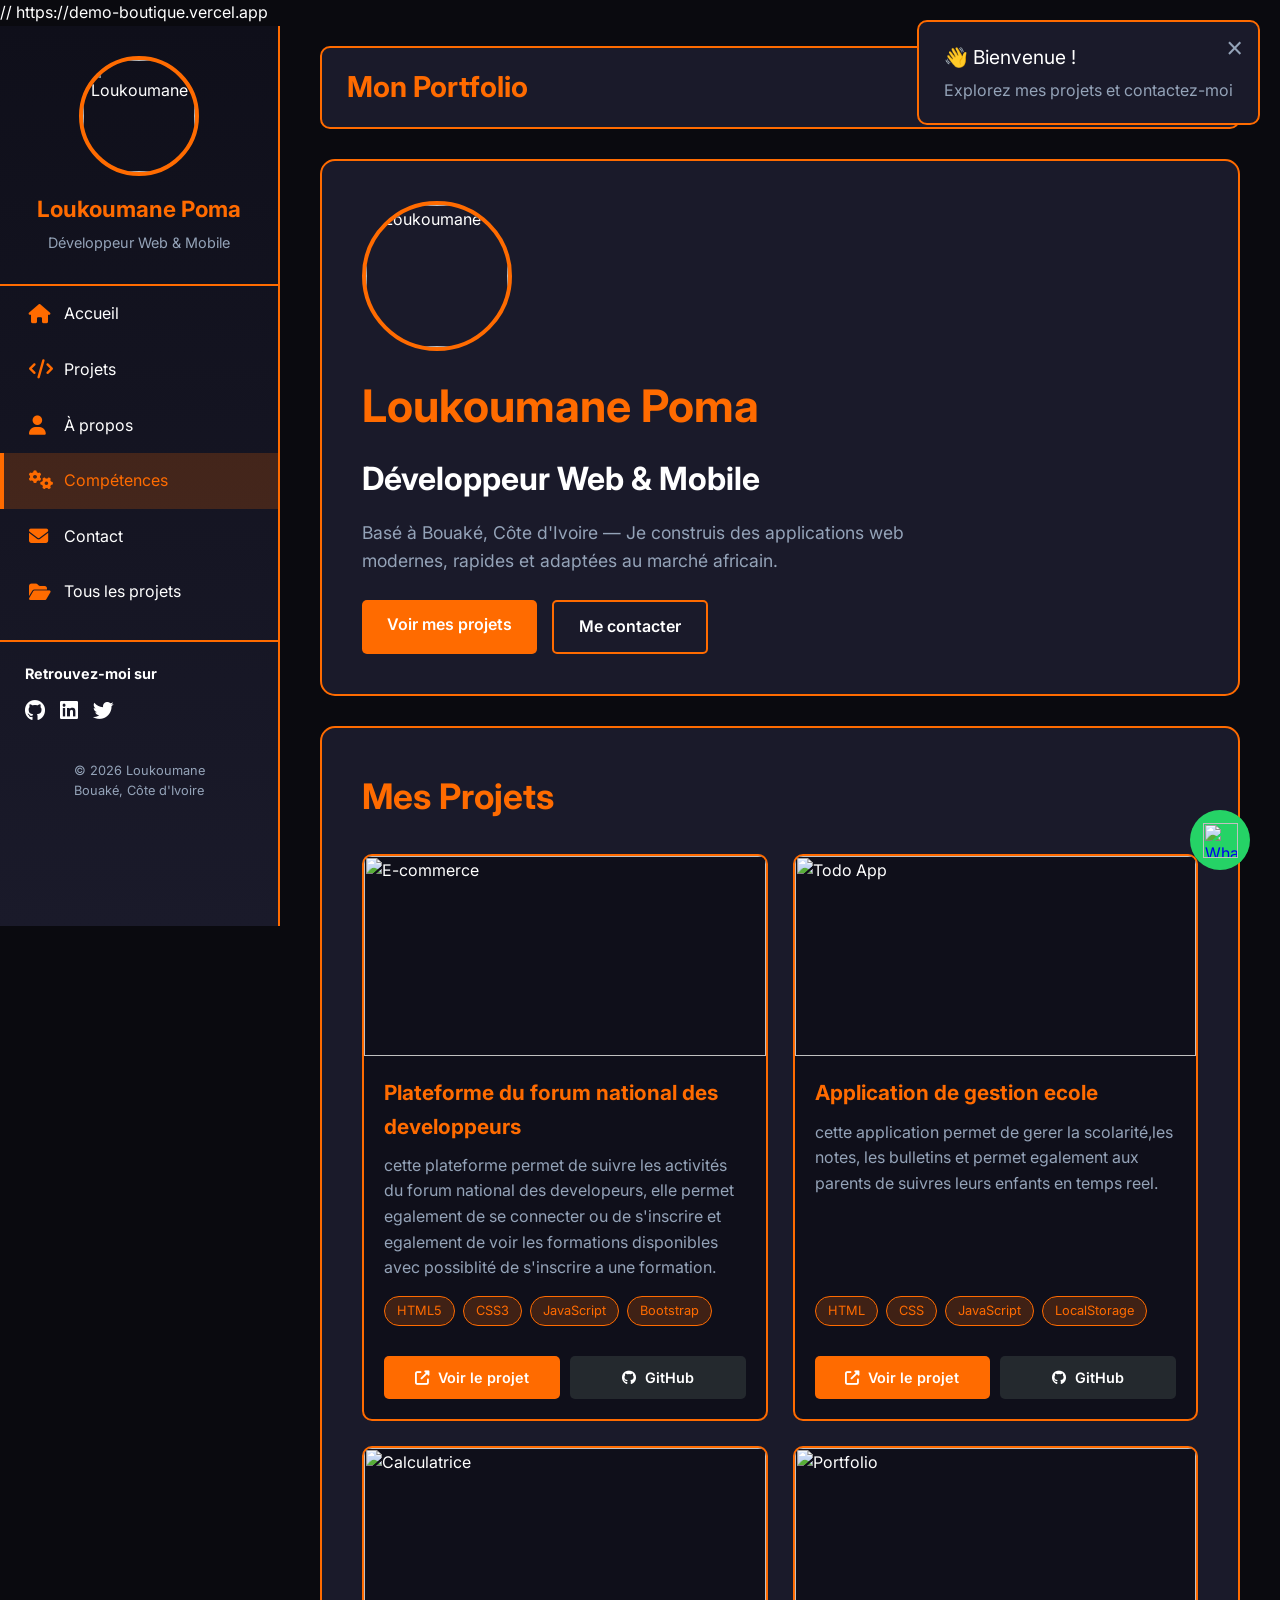
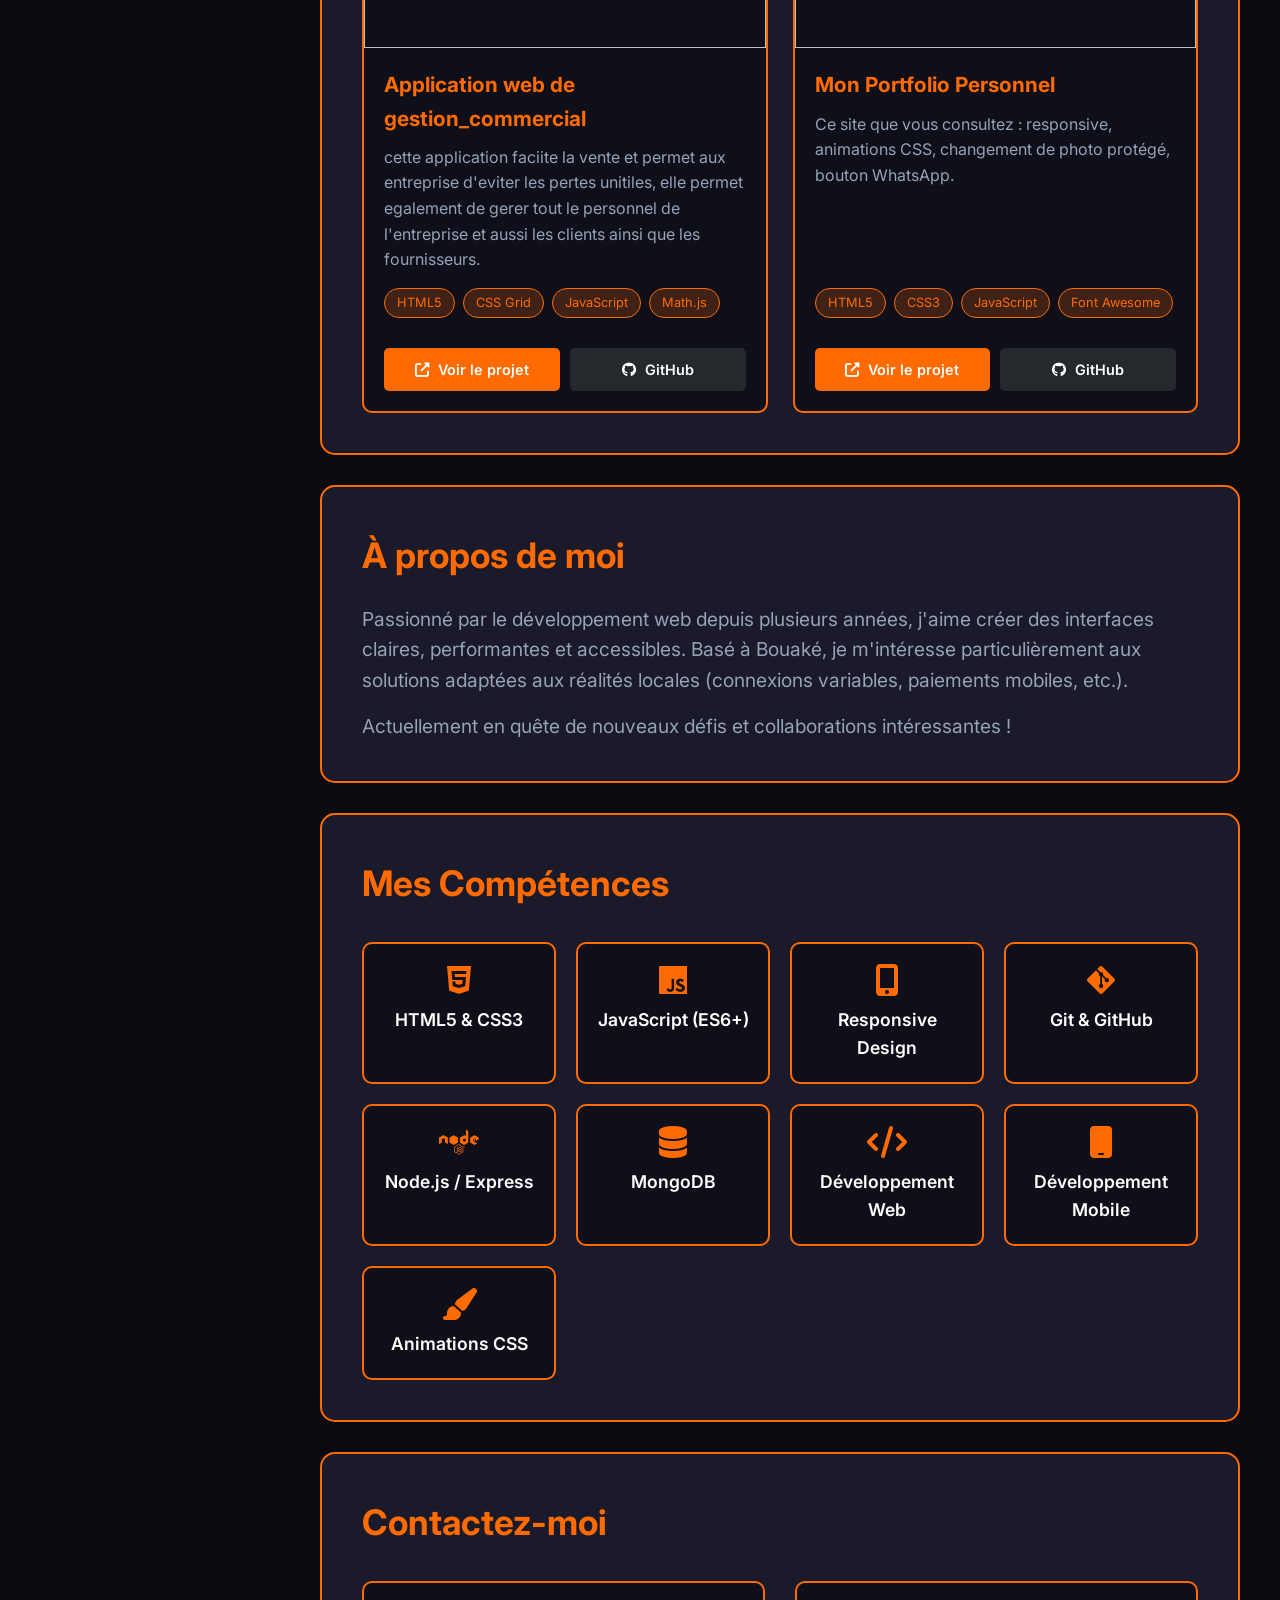
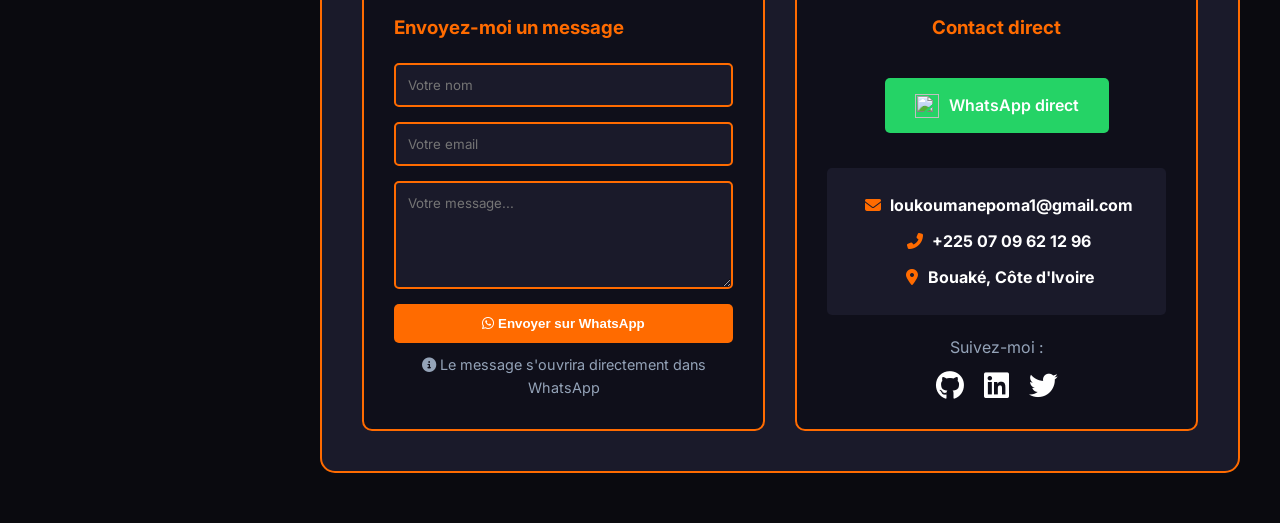
==== commit 9f091d0f: "mise à jour du projet" ====
--- a/index.html
+++ b/index.html
@@ -1,3 +1,4 @@
+ // https://demo-boutique.vercel.app
 <!DOCTYPE html>
 <html lang="fr">
 <head>
@@ -953,19 +954,20 @@
                                 <img src="https://images.unsplash.com/photo-1472851294608-062f824d29cc?w=500&auto=format" alt="E-commerce" class="project-img" />
                             </div>
                             <div class="project-content">
-                                <h3>Boutique en ligne - Produits locaux</h3>
-                                <p>Site e-commerce pour la vente de produits ivoiriens avec panier, filtres et intégration paiement mobile.</p>
+                                <h3>Plateforme du forum national des developpeurs</h3>
+                                <p>cette plateforme permet de suivre les activités du forum national des developeurs, elle permet egalement de se connecter ou de s'inscrire et egalement de voir les formations disponibles avec possiblité de s'inscrire a une formation.</p>
                                 <div class="stack">
                                     <span>HTML5</span>
                                     <span>CSS3</span>
                                     <span>JavaScript</span>
                                     <span>Bootstrap</span>
                                 </div>
+
                                 <div class="project-buttons">
-                                    <a href="https://demo-boutique.vercel.app" target="_blank" class="project-btn live">
+                                    <a href="http://localhost/bureau_forum/utilisateurs/enregistrement" target="_blank" class="project-btn live">
                                         <i class="fas fa-external-link-alt"></i> Voir le projet
                                     </a>
-                                    <a href="https://github.com/ton-pseudo/boutique-locale" target="_blank" class="project-btn github">
+                                    <a href="https://github.com/loukoumanepoma1-boop" target="_blank" class="project-btn github">
                                         <i class="fab fa-github"></i> GitHub
                                     </a>
                                 </div>
@@ -978,8 +980,8 @@
                                 <img src="https://images.unsplash.com/photo-1484480974693-6ca0a78fb36b?w=500&auto=format" alt="Todo App" class="project-img" />
                             </div>
                             <div class="project-content">
-                                <h3>Application de gestion de tâches</h3>
-                                <p>Todo list moderne avec catégories, priorités, mode sombre/clair et sauvegarde locale.</p>
+                                <h3>Application de gestion ecole</h3>
+                                <p>cette application permet de gerer la scolarité,les notes, les bulletins et permet egalement aux parents de suivres leurs enfants en temps reel.</p>
                                 <div class="stack">
                                     <span>HTML</span>
                                     <span>CSS</span>
@@ -987,10 +989,10 @@
                                     <span>LocalStorage</span>
                                 </div>
                                 <div class="project-buttons">
-                                    <a href="https://todo-loukoumane.netlify.app" target="_blank" class="project-btn live">
+                                    <a href="http://localhost/gestion_ecole/search/utilisateur/connexion" target="_blank" class="project-btn live">
                                         <i class="fas fa-external-link-alt"></i> Voir le projet
                                     </a>
-                                    <a href="https://github.com/ton-pseudo/todo-app-js" target="_blank" class="project-btn github">
+                                    <a href="https://github.com/loukoumanepoma1-boop" target="_blank" class="project-btn github">
                                         <i class="fab fa-github"></i> GitHub
                                     </a>
                                 </div>
@@ -1003,8 +1005,8 @@
                                 <img src="https://images.unsplash.com/photo-1587145820266-a5951ee6f620?w=500&auto=format" alt="Calculatrice" class="project-img" />
                             </div>
                             <div class="project-content">
-                                <h3>Calculatrice scientifique web</h3>
-                                <p>Calculatrice avec historique, fonctions trigonométriques, mode degré/radian et thème personnalisable.</p>
+                                <h3>Application web de gestion_commercial</h3>
+                                <p>cette application faciite la vente et permet aux entreprise d'eviter les pertes unitiles, elle permet egalement de gerer tout le personnel de l'entreprise et aussi les clients ainsi que les fournisseurs.</p>
                                 <div class="stack">
                                     <span>HTML5</span>
                                     <span>CSS Grid</span>
@@ -1012,10 +1014,10 @@
                                     <span>Math.js</span>
                                 </div>
                                 <div class="project-buttons">
-                                    <a href="https://calculatrice-demo.github.io" target="_blank" class="project-btn live">
+                                    <a href="http://localhost/gestion_commercial_forum/utilisateurs/enregistrement" target="_blank" class="project-btn live">
                                         <i class="fas fa-external-link-alt"></i> Voir le projet
                                     </a>
-                                    <a href="https://github.com/ton-pseudo/calculatrice-scientifique" target="_blank" class="project-btn github">
+                                    <a href="https://github.com/loukoumanepoma1-boop" target="_blank" class="project-btn github">
                                         <i class="fab fa-github"></i> GitHub
                                     </a>
                                 </div>
@@ -1040,7 +1042,7 @@
                                     <a href="#" class="project-btn live" onclick="alert('Vous êtes déjà sur le projet !'); return false;">
                                         <i class="fas fa-external-link-alt"></i> Voir le projet
                                     </a>
-                                    <a href="https://github.com/ton-pseudo/portfolio-html-css" target="_blank" class="project-btn github">
+                                    <a href="https://github.com/loukoumanepoma1-boop" target="_blank" class="project-btn github">
                                         <i class="fab fa-github"></i> GitHub
                                     </a>
                                 </div>
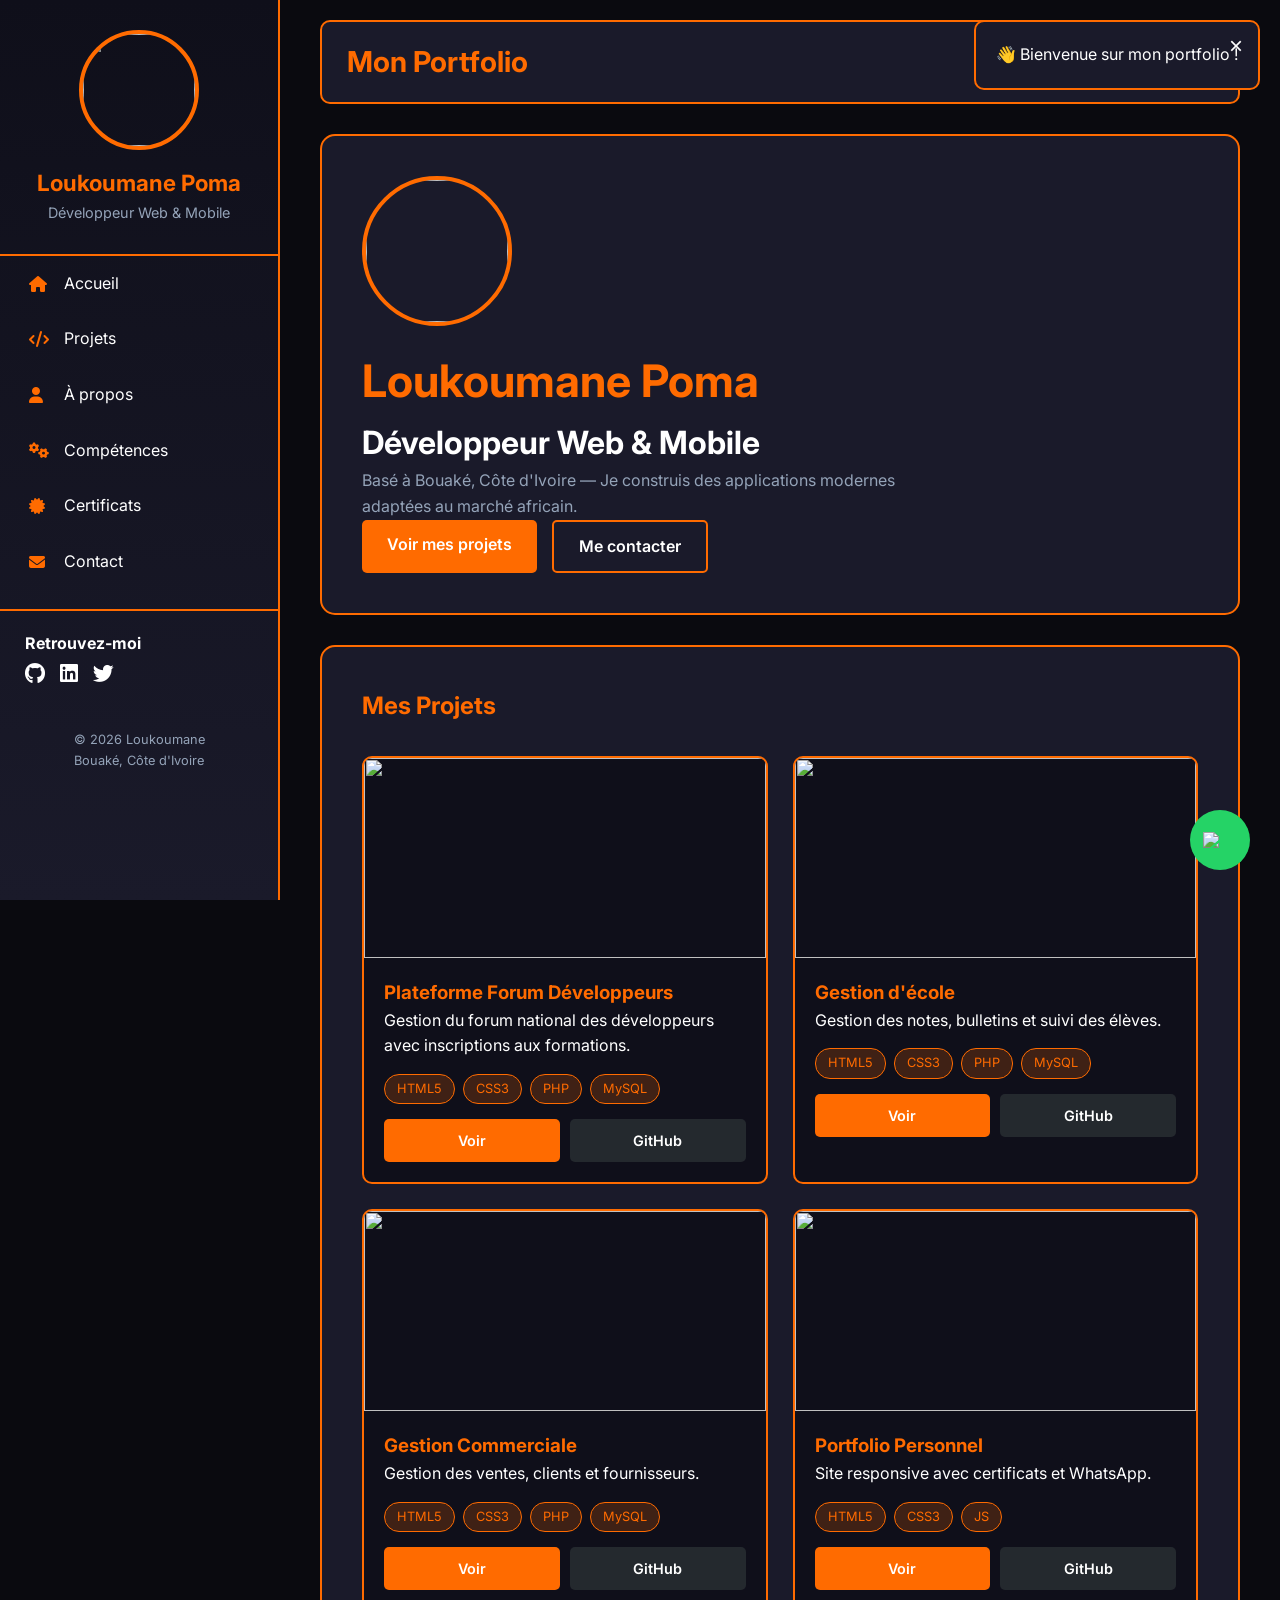
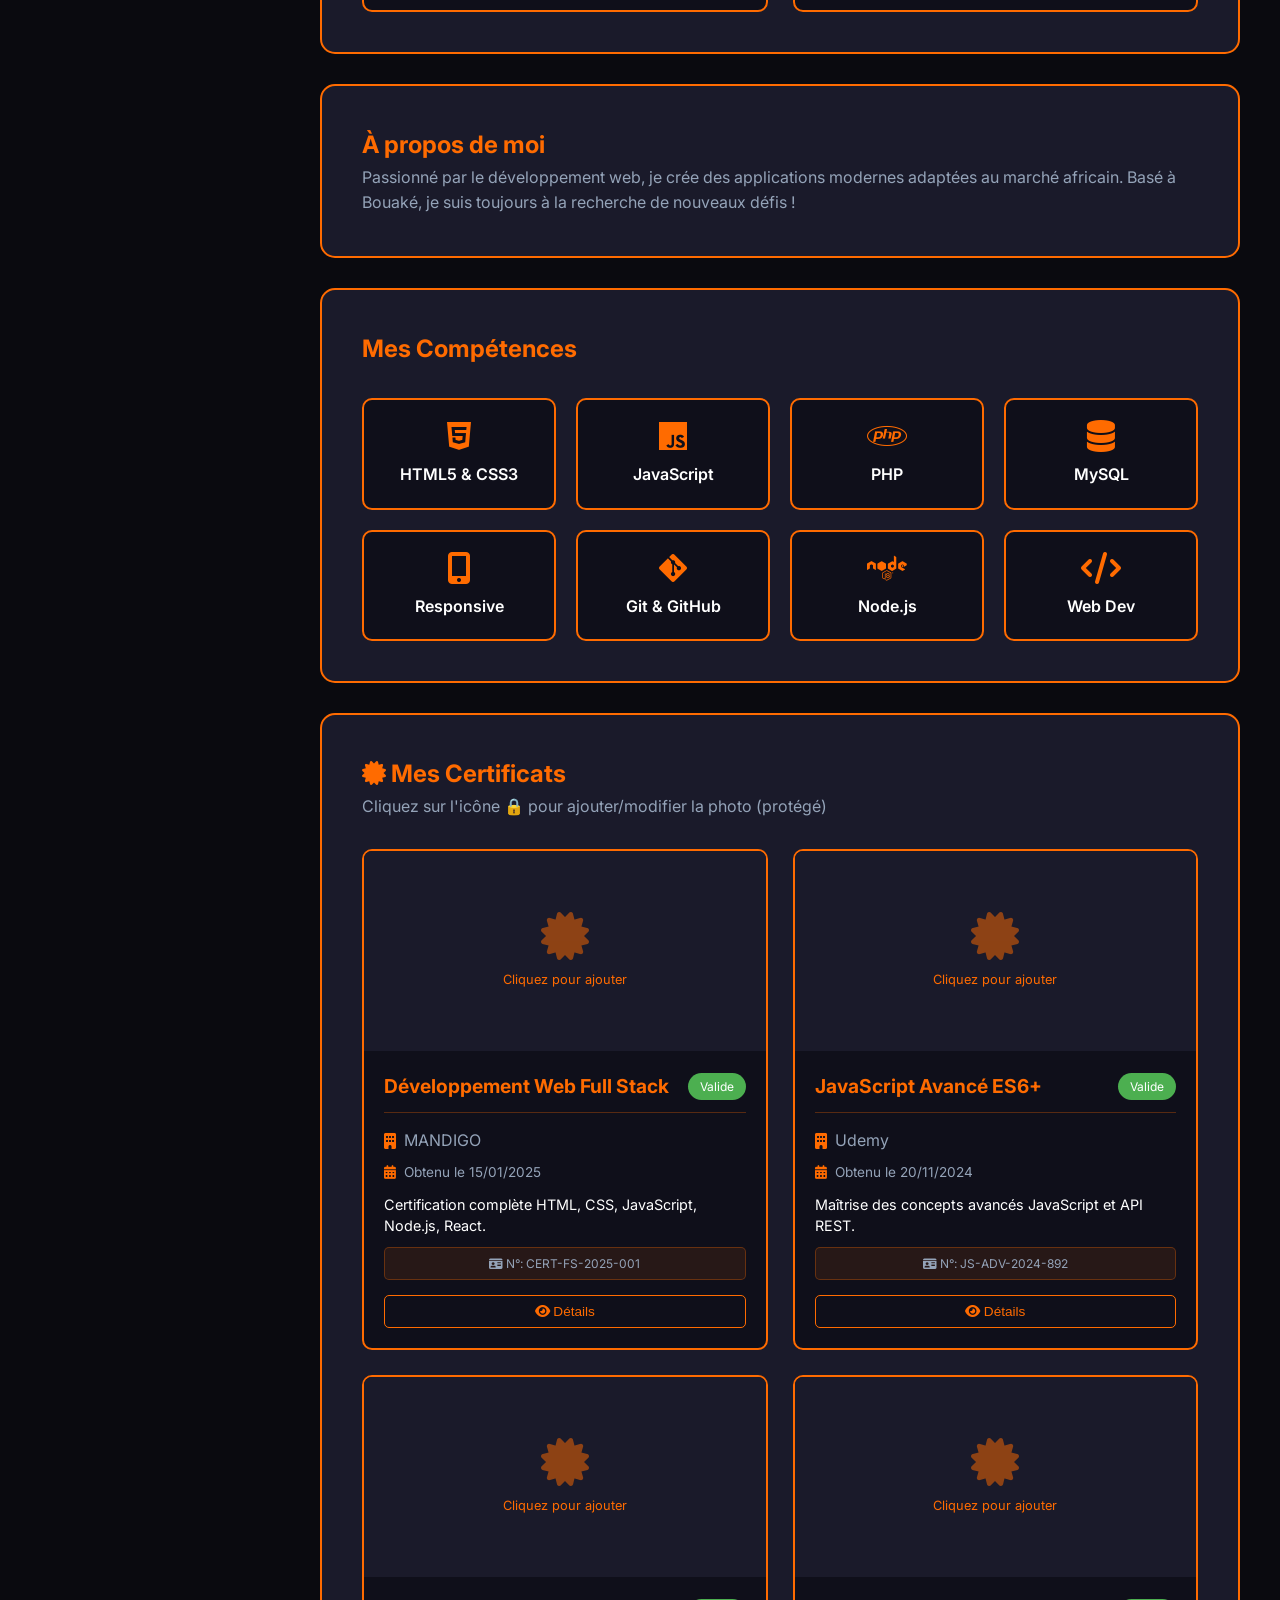
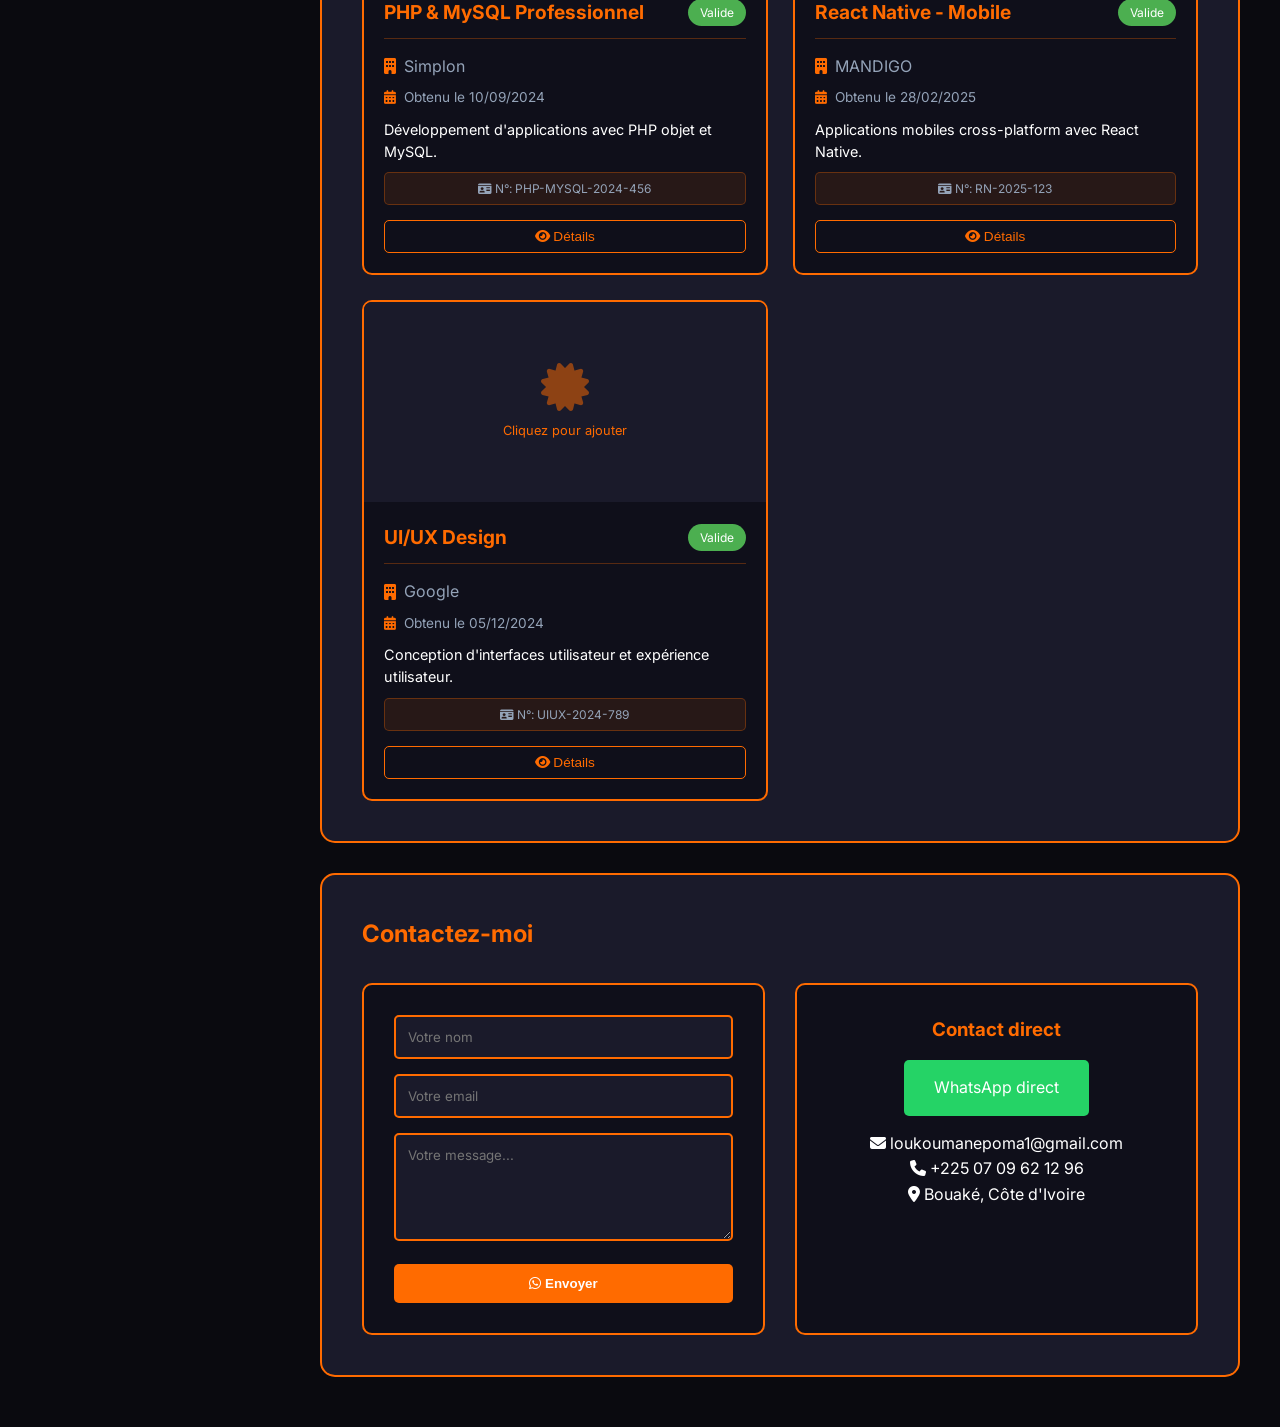
==== commit 0a6f2f2a: "mise à jour du portfolio" ====
--- a/index.html
+++ b/index.html
@@ -1,10 +1,9 @@
- // https://demo-boutique.vercel.app
 <!DOCTYPE html>
 <html lang="fr">
 <head>
     <meta charset="UTF-8" />
     <meta name="viewport" content="width=device-width, initial-scale=1.0"/>
-    <title>Loukoumane - Développeur Web à Bouaké</title>
+    <title>Loukoumane - Développeur FULL STACK junior à Bouaké</title>
     <meta name="description" content="Développeur web full-stack basé à Bouaké. Création d'applications web modernes et performantes."/>
     
     <!-- Fonts & Icons -->
@@ -14,7 +13,6 @@
     <link rel="stylesheet" href="https://cdnjs.cloudflare.com/ajax/libs/font-awesome/6.4.0/css/all.min.css">
 
     <style>
-        /* ===== RESET & VARIABLES ===== */
         * {
             margin: 0;
             padding: 0;
@@ -28,13 +26,12 @@
             line-height: 1.6;
         }
 
-        /* Layout avec sidebar */
         .app-wrapper {
             display: flex;
             min-height: 100vh;
         }
 
-        /* ===== SIDEBAR ===== */
+        /* SIDEBAR */
         .sidebar {
             width: 280px;
             background: linear-gradient(180deg, #0f0f1a 0%, #1a1a2a 100%);
@@ -50,10 +47,8 @@
             padding: 30px 20px;
             text-align: center;
             border-bottom: 2px solid #ff6b00;
-            position: relative;
-        }
-
-        /* ===== PHOTO DE PROFIL PROTÉGÉE ===== */
+        }
+
         .profile-img-container {
             position: relative;
             width: 120px;
@@ -68,11 +63,6 @@
             border-radius: 50%;
             object-fit: cover;
             border: 4px solid #ff6b00;
-            transition: 0.3s;
-        }
-
-        .profile-img-container:hover .sidebar-profile-img {
-            filter: brightness(0.7);
         }
 
         .lock-icon {
@@ -91,7 +81,6 @@
             border: 2px solid white;
             opacity: 0;
             transition: 0.3s;
-            pointer-events: none;
         }
 
         .profile-img-container:hover .lock-icon,
@@ -101,7 +90,6 @@
 
         .sidebar h3 {
             font-size: 1.4rem;
-            margin-bottom: 5px;
             color: #ff6b00;
         }
 
@@ -123,7 +111,6 @@
 
         .sidebar-menu-item i {
             width: 20px;
-            font-size: 1.2rem;
             color: #ff6b00;
         }
 
@@ -140,12 +127,6 @@
             margin-top: 20px;
         }
 
-        .sidebar-social h4 {
-            color: #ffffff;
-            font-size: 0.9rem;
-            margin-bottom: 15px;
-        }
-
         .social-icons {
             display: flex;
             gap: 15px;
@@ -154,7 +135,6 @@
         .social-icons a {
             color: #ffffff;
             font-size: 1.3rem;
-            transition: 0.3s;
         }
 
         .social-icons a:hover {
@@ -169,14 +149,12 @@
             text-align: center;
         }
 
-        /* ===== MAIN CONTENT ===== */
         .main-content {
             flex: 1;
             margin-left: 280px;
             padding: 20px 40px;
         }
 
-        /* ===== NAVBAR ===== */
         .navbar {
             background: #1a1a2a;
             border: 2px solid #ff6b00;
@@ -196,7 +174,6 @@
             color: #ff6b00;
         }
 
-        /* ===== BOUTONS ===== */
         .btn {
             padding: 12px 25px;
             border-radius: 5px;
@@ -216,7 +193,6 @@
         .btn.primary:hover {
             background: #e05a00;
             transform: translateY(-2px);
-            box-shadow: 0 5px 15px rgba(255, 107, 0, 0.3);
         }
 
         .btn.secondary {
@@ -230,7 +206,6 @@
             color: #ffffff;
         }
 
-        /* ===== SECTIONS ===== */
         .section {
             background: #1a1a2a;
             border: 2px solid #ff6b00;
@@ -246,23 +221,18 @@
         .hero h1 {
             font-size: 2.8rem;
             color: #ff6b00;
-            margin-bottom: 10px;
         }
 
         .hero h2 {
             font-size: 2rem;
             color: #ffffff;
-            margin-bottom: 15px;
         }
 
         .hero p {
             color: #94a3b8;
-            font-size: 1.1rem;
             max-width: 600px;
-            margin-bottom: 25px;
-        }
-
-        /* ===== PHOTO HERO PROTÉGÉE ===== */
+        }
+
         .hero-img-container {
             position: relative;
             width: 150px;
@@ -277,11 +247,6 @@
             border-radius: 50%;
             object-fit: cover;
             border: 4px solid #ff6b00;
-            transition: 0.3s;
-        }
-
-        .hero-img-container:hover .profile-img {
-            filter: brightness(0.7);
         }
 
         .hero-buttons {
@@ -289,12 +254,11 @@
             gap: 15px;
         }
 
-        /* ===== INPUT FILE CACHÉ ===== */
-        #fileInput {
+        #fileInput, #certificatFileInput {
             display: none;
         }
 
-        /* ===== MODAL DE MOT DE PASSE ===== */
+        /* MODALS */
         .photo-password-modal {
             display: none;
             position: fixed;
@@ -321,36 +285,6 @@
             max-width: 450px;
             width: 90%;
             text-align: center;
-            animation: modalPop 0.3s;
-        }
-
-        @keyframes modalPop {
-            from {
-                transform: scale(0.8);
-                opacity: 0;
-            }
-            to {
-                transform: scale(1);
-                opacity: 1;
-            }
-        }
-
-        .password-content i {
-            font-size: 4rem;
-            color: #ff6b00;
-            margin-bottom: 20px;
-        }
-
-        .password-content h3 {
-            color: #ff6b00;
-            font-size: 2rem;
-            margin-bottom: 10px;
-        }
-
-        .password-content p {
-            color: #94a3b8;
-            margin-bottom: 30px;
-            font-size: 1.1rem;
         }
 
         .password-input {
@@ -365,11 +299,6 @@
             text-align: center;
         }
 
-        .password-input:focus {
-            outline: none;
-            box-shadow: 0 0 15px rgba(255, 107, 0, 0.5);
-        }
-
         .password-buttons {
             display: flex;
             gap: 15px;
@@ -382,7 +311,6 @@
             border-radius: 8px;
             font-weight: 600;
             cursor: pointer;
-            transition: 0.3s;
             font-size: 1.1rem;
             flex: 1;
         }
@@ -392,34 +320,18 @@
             color: white;
         }
 
-        .password-btn.primary:hover {
-            background: #e05a00;
-            transform: translateY(-2px);
-            box-shadow: 0 5px 15px rgba(255, 107, 0, 0.4);
-        }
-
         .password-btn.secondary {
             background: #2a2a3a;
             color: white;
-        }
-
-        .password-btn.secondary:hover {
-            background: #3a3a4a;
-            transform: translateY(-2px);
         }
 
         .password-error {
             color: #f44336;
             margin-top: 20px;
             display: none;
-            font-size: 1rem;
-        }
-
-        .password-error.show {
-            display: block;
-        }
-
-        /* ===== COMPÉTENCES ===== */
+        }
+
+        /* COMPÉTENCES */
         .skills-grid {
             display: grid;
             grid-template-columns: repeat(auto-fit, minmax(180px, 1fr));
@@ -434,17 +346,12 @@
             padding: 20px 15px;
             text-align: center;
             font-weight: 600;
-            font-size: 1.1rem;
-            color: #ffffff;
             transition: 0.3s;
-            cursor: default;
         }
 
         .skill:hover {
             transform: translateY(-5px);
             background: #ff6b00;
-            color: #ffffff;
-            border-color: #ffffff;
         }
 
         .skill i {
@@ -458,10 +365,10 @@
             color: #ffffff;
         }
 
-        /* ===== PROJETS ===== */
+        /* PROJETS */
         .project-grid {
             display: grid;
-            grid-template-columns: repeat(auto-fit, minmax(300px, 1fr));
+            grid-template-columns: repeat(auto-fit, minmax(320px, 1fr));
             gap: 25px;
             margin-top: 30px;
         }
@@ -471,9 +378,6 @@
             border: 2px solid #ff6b00;
             border-radius: 10px;
             overflow: hidden;
-            transition: 0.3s;
-            display: flex;
-            flex-direction: column;
         }
 
         .project-card:hover {
@@ -494,28 +398,17 @@
 
         .project-content {
             padding: 20px;
-            flex-grow: 1;
-            display: flex;
-            flex-direction: column;
         }
 
         .project-content h3 {
             color: #ff6b00;
-            margin-bottom: 10px;
-            font-size: 1.3rem;
-        }
-
-        .project-content p {
-            color: #94a3b8;
-            margin-bottom: 15px;
-            flex-grow: 1;
         }
 
         .stack {
             display: flex;
             flex-wrap: wrap;
             gap: 8px;
-            margin-bottom: 15px;
+            margin: 15px 0;
         }
 
         .stack span {
@@ -530,7 +423,6 @@
         .project-buttons {
             display: flex;
             gap: 10px;
-            margin-top: 15px;
         }
 
         .project-btn {
@@ -540,7 +432,6 @@
             border-radius: 5px;
             font-weight: 600;
             cursor: pointer;
-            transition: 0.3s;
             text-align: center;
             text-decoration: none;
             font-size: 0.9rem;
@@ -551,26 +442,226 @@
             color: white;
         }
 
-        .project-btn.live:hover {
-            background: #e05a00;
-            transform: translateY(-2px);
-        }
-
         .project-btn.github {
             background: #24292e;
             color: white;
         }
 
-        .project-btn.github:hover {
-            background: #2f363d;
-            transform: translateY(-2px);
-        }
-
-        .project-btn i {
-            margin-right: 5px;
-        }
-
-        /* ===== CONTACT - WHATSAPP ===== */
+        /* CERTIFICATS */
+        .certificats-grid {
+            display: grid;
+            grid-template-columns: repeat(auto-fit, minmax(350px, 1fr));
+            gap: 25px;
+            margin-top: 30px;
+        }
+        
+        .certificat-card {
+            background: #0f0f1a;
+            border: 2px solid #ff6b00;
+            border-radius: 10px;
+            overflow: hidden;
+            transition: 0.3s;
+        }
+        
+        .certificat-card:hover {
+            transform: translateY(-5px);
+            box-shadow: 0 10px 30px rgba(255, 107, 0, 0.3);
+        }
+        
+        .certificat-img-wrapper {
+            height: 200px;
+            overflow: hidden;
+            position: relative;
+            background: #1a1a2a;
+            cursor: pointer;
+        }
+        
+        .certificat-img {
+            width: 100%;
+            height: 100%;
+            object-fit: cover;
+            transition: 0.5s;
+        }
+        
+        .certificat-img-wrapper:hover .certificat-img {
+            transform: scale(1.05);
+        }
+        
+        .certificat-img-overlay {
+            position: absolute;
+            top: 0;
+            left: 0;
+            width: 100%;
+            height: 100%;
+            background: rgba(0, 0, 0, 0.7);
+            display: flex;
+            align-items: center;
+            justify-content: center;
+            opacity: 0;
+            transition: 0.3s;
+            cursor: pointer;
+        }
+        
+        .certificat-img-wrapper:hover .certificat-img-overlay {
+            opacity: 1;
+        }
+        
+        .certificat-img-overlay i {
+            font-size: 2.5rem;
+            color: #ff6b00;
+            background: rgba(0,0,0,0.8);
+            padding: 15px;
+            border-radius: 50%;
+        }
+        
+        .certificat-content {
+            padding: 20px;
+        }
+        
+        .certificat-header {
+            display: flex;
+            justify-content: space-between;
+            align-items: center;
+            margin-bottom: 15px;
+            border-bottom: 1px solid rgba(255, 107, 0, 0.3);
+            padding-bottom: 10px;
+        }
+        
+        .certificat-titre {
+            color: #ff6b00;
+            font-size: 1.2rem;
+            font-weight: 700;
+        }
+        
+        .certificat-badge {
+            background: #4CAF50;
+            color: white;
+            padding: 4px 12px;
+            border-radius: 20px;
+            font-size: 0.75rem;
+        }
+        
+        .certificat-organisme {
+            color: #94a3b8;
+            margin: 8px 0;
+            display: flex;
+            align-items: center;
+            gap: 8px;
+        }
+        
+        .certificat-organisme i {
+            color: #ff6b00;
+        }
+        
+        .certificat-date {
+            color: #94a3b8;
+            font-size: 0.85rem;
+            margin: 8px 0;
+            display: flex;
+            align-items: center;
+            gap: 8px;
+        }
+        
+        .certificat-date i {
+            color: #ff6b00;
+        }
+        
+        .certificat-numero {
+            background: rgba(255, 107, 0, 0.1);
+            border: 1px solid rgba(255, 107, 0, 0.3);
+            border-radius: 5px;
+            padding: 6px;
+            margin-top: 10px;
+            font-size: 0.75rem;
+            color: #94a3b8;
+            text-align: center;
+        }
+        
+        .certificat-description {
+            color: #ffffff;
+            margin: 10px 0;
+            line-height: 1.5;
+            font-size: 0.9rem;
+        }
+        
+        .certificat-actions {
+            margin-top: 15px;
+            display: flex;
+            gap: 10px;
+        }
+        
+        .btn-certificat {
+            flex: 1;
+            padding: 8px;
+            background: transparent;
+            border: 1px solid #ff6b00;
+            border-radius: 5px;
+            color: #ff6b00;
+            text-decoration: none;
+            font-size: 0.85rem;
+            text-align: center;
+            transition: 0.3s;
+            cursor: pointer;
+        }
+        
+        .btn-certificat:hover {
+            background: #ff6b00;
+            color: white;
+        }
+
+        .certificat-modal {
+            display: none;
+            position: fixed;
+            top: 0;
+            left: 0;
+            width: 100%;
+            height: 100%;
+            background: rgba(0, 0, 0, 0.95);
+            backdrop-filter: blur(5px);
+            z-index: 4000;
+            align-items: center;
+            justify-content: center;
+        }
+        
+        .certificat-modal.active {
+            display: flex;
+        }
+        
+        .certificat-modal-content {
+            background: #1a1a2a;
+            border: 2px solid #ff6b00;
+            border-radius: 15px;
+            padding: 30px;
+            max-width: 600px;
+            width: 90%;
+            position: relative;
+            max-height: 90vh;
+            overflow-y: auto;
+        }
+        
+        .certificat-modal-close {
+            position: absolute;
+            top: 15px;
+            right: 20px;
+            font-size: 2rem;
+            color: #94a3b8;
+            cursor: pointer;
+        }
+        
+        .certificat-modal-close:hover {
+            color: #ff6b00;
+        }
+        
+        .certificat-modal-img {
+            width: 100%;
+            max-height: 300px;
+            object-fit: contain;
+            margin-bottom: 20px;
+            border-radius: 10px;
+            border: 1px solid #ff6b00;
+        }
+
+        /* CONTACT */
         .contact-container {
             display: grid;
             grid-template-columns: 1fr 1fr;
@@ -578,7 +669,7 @@
             margin-top: 30px;
         }
 
-        .contact-form {
+        .contact-form, .contact-info-card {
             background: #0f0f1a;
             padding: 30px;
             border-radius: 10px;
@@ -586,10 +677,6 @@
         }
 
         .contact-info-card {
-            background: #0f0f1a;
-            padding: 30px;
-            border-radius: 10px;
-            border: 2px solid #ff6b00;
             text-align: center;
         }
 
@@ -602,12 +689,6 @@
             border-radius: 5px;
             color: #ffffff;
             font-family: inherit;
-        }
-
-        input:focus, textarea:focus {
-            outline: none;
-            border-color: #ff6b00;
-            box-shadow: 0 0 10px rgba(255, 107, 0, 0.3);
         }
 
         .whatsapp-btn {
@@ -620,18 +701,6 @@
             border-radius: 5px;
             text-decoration: none;
             margin: 15px 0;
-            transition: 0.3s;
-            font-weight: 600;
-        }
-
-        .whatsapp-btn:hover {
-            transform: translateY(-3px);
-            box-shadow: 0 10px 20px rgba(37, 211, 102, 0.3);
-        }
-
-        .whatsapp-icon {
-            width: 24px;
-            height: 24px;
         }
 
         .whatsapp-float {
@@ -646,49 +715,20 @@
             align-items: center;
             justify-content: center;
             z-index: 999;
-            transition: 0.3s;
-        }
-
-        .whatsapp-float:hover {
-            transform: scale(1.1) rotate(10deg);
-        }
-
-        .whatsapp-float img {
-            width: 35px;
-            height: 35px;
-        }
-
-        /* ===== TOAST ===== */
+        }
+
         .welcome-toast {
             position: fixed;
             top: 20px;
             right: 20px;
-            max-width: 380px;
             background: #1a1a2a;
-            color: #ffffff;
-            padding: 20px 25px;
+            border: 2px solid #ff6b00;
+            padding: 20px;
             border-radius: 10px;
             z-index: 2000;
-            border: 2px solid #ff6b00;
             display: none;
         }
 
-        .toast-close {
-            position: absolute;
-            top: 10px;
-            right: 15px;
-            background: none;
-            border: none;
-            color: #94a3b8;
-            font-size: 1.8rem;
-            cursor: pointer;
-        }
-
-        .toast-close:hover {
-            color: #ff6b00;
-        }
-
-        /* ===== NOTIFICATION ===== */
         .notification {
             position: fixed;
             bottom: 100px;
@@ -699,21 +739,8 @@
             border-radius: 5px;
             z-index: 2000;
             display: none;
-            animation: slideIn 0.3s;
-        }
-
-        @keyframes slideIn {
-            from {
-                transform: translateX(100%);
-                opacity: 0;
-            }
-            to {
-                transform: translateX(0);
-                opacity: 1;
-            }
-        }
-
-        /* ===== MOBILE ===== */
+        }
+
         .sidebar-toggle {
             display: none;
             position: fixed;
@@ -727,7 +754,6 @@
             height: 45px;
             border-radius: 50%;
             cursor: pointer;
-            font-size: 1.2rem;
         }
 
         .overlay {
@@ -749,20 +775,16 @@
             .sidebar {
                 transform: translateX(-100%);
             }
-            
             .sidebar.active {
                 transform: translateX(0);
             }
-            
             .main-content {
                 margin-left: 0;
                 padding: 20px;
             }
-            
             .sidebar-toggle {
                 display: block;
             }
-
             .contact-container {
                 grid-template-columns: 1fr;
             }
@@ -772,17 +794,11 @@
             .hero-buttons {
                 flex-direction: column;
             }
-            
             .skills-grid {
                 grid-template-columns: repeat(2, 1fr);
             }
-            
             .section {
                 padding: 25px;
-            }
-            
-            h2 {
-                font-size: 1.8rem;
             }
         }
 
@@ -802,558 +818,498 @@
             border-radius: 5px;
             margin-top: 15px;
             text-align: center;
-            font-weight: 500;
-        }
-
-        .success {
-            background: #25D366;
-            color: white;
-        }
-
-        .error {
-            background: #f44336;
-            color: white;
-        }
+        }
+        .success { background: #25D366; color: white; }
+        .error { background: #f44336; color: white; }
     </style>
 </head>
 <body>
-    <!-- MODAL DE MOT DE PASSE -->
-    <div class="photo-password-modal" id="photoPasswordModal">
-        <div class="password-content">
-            <i class="fas fa-lock"></i>
-            <h3>Photo protégée</h3>
-            <p>Entrez le mot de passe pour modifier la photo de profil</p>
-            <input type="password" class="password-input" id="photoPassword" placeholder="Mot de passe" onkeypress="if(event.key==='Enter') checkPhotoPassword()">
-            <div class="password-buttons">
-                <button class="password-btn primary" onclick="checkPhotoPassword()">
-                    <i class="fas fa-check"></i> Valider
-                </button>
-                <button class="password-btn secondary" onclick="closePasswordModal()">
-                    <i class="fas fa-times"></i> Annuler
-                </button>
+
+<!-- MODALS -->
+<div class="photo-password-modal" id="photoPasswordModal">
+    <div class="password-content">
+        <i class="fas fa-lock"></i>
+        <h3>Photo protégée</h3>
+        <p>Entrez le mot de passe pour modifier la photo de profil</p>
+        <input type="password" class="password-input" id="photoPassword" placeholder="Mot de passe">
+        <div class="password-buttons">
+            <button class="password-btn primary" onclick="checkPhotoPassword()">Valider</button>
+            <button class="password-btn secondary" onclick="closePasswordModal()">Annuler</button>
+        </div>
+        <div class="password-error" id="passwordError">Mot de passe incorrect</div>
+    </div>
+</div>
+
+<div class="photo-password-modal" id="certificatPasswordModal">
+    <div class="password-content">
+        <i class="fas fa-lock"></i>
+        <h3>Modification du certificat</h3>
+        <p>Entrez le mot de passe pour modifier la photo</p>
+        <input type="password" class="password-input" id="certificatPassword" placeholder="Mot de passe">
+        <div class="password-buttons">
+            <button class="password-btn primary" onclick="checkCertificatPassword()">Valider</button>
+            <button class="password-btn secondary" onclick="closeCertificatPasswordModal()">Annuler</button>
+        </div>
+        <div class="password-error" id="certificatPasswordError">Mot de passe incorrect</div>
+    </div>
+</div>
+
+<div class="certificat-modal" id="certificatModal">
+    <div class="certificat-modal-content">
+        <span class="certificat-modal-close" onclick="closeCertificatModal()">&times;</span>
+        <img src="" alt="Certificat" class="certificat-modal-img" id="modalCertificatImage">
+        <h3 style="color: #ff6b00; margin-bottom: 15px;" id="modalCertificatTitle"></h3>
+        <p id="modalCertificatDescription"></p>
+        <div style="margin-top: 15px;">
+            <p><i class="fas fa-building" style="color: #ff6b00;"></i> <strong>Organisme:</strong> <span id="modalCertificatOrganisme"></span></p>
+            <p><i class="fas fa-calendar-alt" style="color: #ff6b00;"></i> <strong>Date:</strong> <span id="modalCertificatDate"></span></p>
+            <p><i class="fas fa-id-card" style="color: #ff6b00;"></i> <strong>N°:</strong> <span id="modalCertificatNumero"></span></p>
+        </div>
+    </div>
+</div>
+
+<!-- INPUTS -->
+<input type="file" id="fileInput" accept="image/*" />
+<input type="file" id="certificatFileInput" accept="image/*" />
+
+<button class="sidebar-toggle" id="sidebarToggle"><i class="fas fa-bars"></i></button>
+<div class="overlay" id="overlay"></div>
+<div class="notification" id="notification"><i class="fas fa-check-circle"></i> Photo mise à jour !</div>
+
+<div class="app-wrapper">
+    <!-- SIDEBAR -->
+    <aside class="sidebar" id="sidebar">
+        <div class="sidebar-header">
+            <div class="profile-img-container" onclick="openPasswordModal()">
+                <img src="https://ui-avatars.com/api/?name=Loukoumane+Poma&size=120&length=2&background=ff6b00&color=fff&bold=true" class="sidebar-profile-img" id="sidebarProfileImg" />
+                <div class="lock-icon"><i class="fas fa-lock"></i></div>
             </div>
-            <div class="password-error" id="passwordError">
-                <i class="fas fa-exclamation-circle"></i> Mot de passe incorrect
+            <h3>Loukoumane Poma</h3>
+            <div class="sidebar-title">Développeur Web & Mobile</div>
+        </div>
+        <div class="sidebar-menu">
+            <a href="#hero" class="sidebar-menu-item active"><i class="fas fa-home"></i> Accueil</a>
+            <a href="#projects" class="sidebar-menu-item"><i class="fas fa-code"></i> Projets</a>
+            <a href="#about" class="sidebar-menu-item"><i class="fas fa-user"></i> À propos</a>
+            <a href="#skills" class="sidebar-menu-item"><i class="fas fa-cogs"></i> Compétences</a>
+            <a href="#certificats" class="sidebar-menu-item"><i class="fas fa-certificate"></i> Certificats</a>
+            <a href="#contact" class="sidebar-menu-item"><i class="fas fa-envelope"></i> Contact</a>
+        </div>
+        <div class="sidebar-social">
+            <h4>Retrouvez-moi</h4>
+            <div class="social-icons">
+                <a href="https://github.com/loukoumanepoma1-boop"><i class="fab fa-github"></i></a>
+                <a href="#"><i class="fab fa-linkedin"></i></a>
+                <a href="#"><i class="fab fa-twitter"></i></a>
             </div>
         </div>
-    </div>
-
-    <button class="sidebar-toggle" id="sidebarToggle">
-        <i class="fas fa-bars"></i>
-    </button>
-    
-    <div class="overlay" id="overlay"></div>
-
-    <!-- Input file caché -->
-    <input type="file" id="fileInput" accept="image/*" />
-
-    <!-- Notification -->
-    <div class="notification" id="notification">
-        <i class="fas fa-check-circle"></i> Photo de profil mise à jour !
-    </div>
-
-    <div class="app-wrapper">
-        <!-- Sidebar -->
-        <aside class="sidebar" id="sidebar">
-            <div class="sidebar-header">
-                <!-- PHOTO SIDEBAR PROTÉGÉE -->
-                <div class="profile-img-container" onclick="openPasswordModal()">
-                    <img src="https://ui-avatars.com/api/?name=Loukoumane+Poma&size=120&length=2&background=ff6b00&color=fff&bold=true" 
-                         alt="Loukoumane" 
-                         class="sidebar-profile-img" 
-                         id="sidebarProfileImg" />
+        <div class="sidebar-footer">
+            <p>© 2026 Loukoumane</p>
+            <p>Bouaké, Côte d'Ivoire</p>
+        </div>
+    </aside>
+
+    <!-- MAIN CONTENT -->
+    <main class="main-content">
+        <nav class="navbar">
+            <div class="container">
+                <h1 class="page-title">Mon Portfolio</h1>
+                <a href="#" class="btn primary" onclick="alert('Tous mes projets sont ci-dessous !')">Voir projets</a>
+            </div>
+        </nav>
+
+        <div class="welcome-toast" id="welcomeToast">
+            <p>👋 Bienvenue sur mon portfolio !</p>
+            <button onclick="closeToast()" style="position:absolute; top:10px; right:15px; background:none; border:none; color:#fff; font-size:1.5rem;">×</button>
+        </div>
+
+        <!-- HERO -->
+        <section id="hero" class="section hero reveal">
+            <div class="container">
+                <div class="hero-img-container" onclick="openPasswordModal()">
+                    <img src="https://ui-avatars.com/api/?name=Loukoumane+Poma&size=150&length=2&background=ff6b00&color=fff&bold=true" class="profile-img" id="heroProfileImg" />
                     <div class="lock-icon"><i class="fas fa-lock"></i></div>
                 </div>
-                <h3>Loukoumane Poma</h3>
-                <div class="sidebar-title">Développeur Web & Mobile</div>
-            </div>
-
-            <div class="sidebar-menu">
-                <a href="#hero" class="sidebar-menu-item active">
-                    <i class="fas fa-home"></i> <span>Accueil</span>
-                </a>
-                <a href="#projects" class="sidebar-menu-item">
-                    <i class="fas fa-code"></i> <span>Projets</span>
-                </a>
-                <a href="#about" class="sidebar-menu-item">
-                    <i class="fas fa-user"></i> <span>À propos</span>
-                </a>
-                <a href="#skills" class="sidebar-menu-item">
-                    <i class="fas fa-cogs"></i> <span>Compétences</span>
-                </a>
-                <a href="#contact" class="sidebar-menu-item">
-                    <i class="fas fa-envelope"></i> <span>Contact</span>
-                </a>
-                <a href="projects.html" class="sidebar-menu-item">
-                    <i class="fas fa-folder-open"></i> <span>Tous les projets</span>
-                </a>
-            </div>
-
-            <div class="sidebar-social">
-                <h4>Retrouvez-moi sur</h4>
-                <div class="social-icons">
-                    <a href="#" target="_blank"><i class="fab fa-github"></i></a>
-                    <a href="#" target="_blank"><i class="fab fa-linkedin"></i></a>
-                    <a href="#" target="_blank"><i class="fab fa-twitter"></i></a>
+                <h1>Loukoumane Poma</h1>
+                <h2>Développeur Web & Mobile</h2>
+                <p>Basé à Bouaké, Côte d'Ivoire — Je construis des applications modernes adaptées au marché africain.</p>
+                <div class="hero-buttons">
+                    <a href="#projects" class="btn primary">Voir mes projets</a>
+                    <a href="#contact" class="btn secondary">Me contacter</a>
                 </div>
             </div>
-
-            <div class="sidebar-footer">
-                <p>© 2026 Loukoumane</p>
-                <p>Bouaké, Côte d'Ivoire</p>
-            </div>
-        </aside>
-
-        <!-- Main Content -->
-        <main class="main-content">
-            <nav class="navbar">
-                <div class="container">
-                    <h1 class="page-title">Mon Portfolio</h1>
-                    <a href="projects.html" class="btn primary">Voir tous les projets</a>
-                </div>
-            </nav>
-
-            <!-- Toast de bienvenue -->
-            <div class="welcome-toast" id="welcomeToast">
-                <div class="toast-content">
-                    <p style="font-size: 1.2rem; margin-bottom: 5px;">👋 Bienvenue !</p>
-                    <p style="color: #94a3b8;">Explorez mes projets et contactez-moi</p>
-                </div>
-                <button class="toast-close" onclick="closeToast()">×</button>
-            </div>
-
-            <!-- Hero Section -->
-            <section id="hero" class="section hero reveal">
-                <div class="container">
-                    <!-- PHOTO HERO PROTÉGÉE -->
-                    <div class="hero-img-container" onclick="openPasswordModal()">
-                        <img src="https://ui-avatars.com/api/?name=Loukoumane+Poma&size=150&length=2&background=ff6b00&color=fff&bold=true" 
-                             alt="Loukoumane" 
-                             class="profile-img" 
-                             id="heroProfileImg" />
-                        <div class="lock-icon"><i class="fas fa-lock"></i></div>
+        </section>
+
+        <!-- PROJETS -->
+        <section id="projects" class="section projects reveal">
+            <div class="container">
+                <h2 style="color:#ff6b00">Mes Projets</h2>
+                <div class="project-grid">
+                    <div class="project-card">
+                        <div class="project-img-wrapper"><img src="https://images.unsplash.com/photo-1472851294608-062f824d29cc?w=500" class="project-img"></div>
+                        <div class="project-content">
+                            <h3>Plateforme Forum Développeurs</h3>
+                            <p>Gestion du forum national des développeurs avec inscriptions aux formations.</p>
+                            <div class="stack"><span>HTML5</span><span>CSS3</span><span>PHP</span><span>MySQL</span></div>
+                            <div class="project-buttons"><a href="http://localhost/bureau_forum" class="project-btn live">Voir</a><a href="https://github.com/loukoumanepoma1-boop" class="project-btn github">GitHub</a></div>
+                        </div>
                     </div>
-                    <h1>Loukoumane Poma</h1>
-                    <h2>Développeur Web & Mobile</h2>
-                    <p>Basé à Bouaké, Côte d'Ivoire — Je construis des applications web modernes, rapides et adaptées au marché africain.</p>
-                    <div class="hero-buttons">
-                        <a href="#projects" class="btn primary">Voir mes projets</a>
-                        <a href="#contact" class="btn secondary">Me contacter</a>
+                    <div class="project-card">
+                        <div class="project-img-wrapper"><img src="https://images.unsplash.com/photo-1484480974693-6ca0a78fb36b?w=500" class="project-img"></div>
+                        <div class="project-content">
+                            <h3>Gestion d'école</h3>
+                            <p>Gestion des notes, bulletins et suivi des élèves.</p>
+                            <div class="stack"><span>HTML5</span><span>CSS3</span><span>PHP</span><span>MySQL</span></div>
+                            <div class="project-buttons"><a href="http://localhost/gestion_ecole" class="project-btn live">Voir</a><a href="https://github.com/loukoumanepoma1-boop" class="project-btn github">GitHub</a></div>
+                        </div>
                     </div>
-                </div>
-            </section>
-
-            <!-- PROJETS Section -->
-            <section id="projects" class="section projects reveal">
-                <div class="container">
-                    <h2 style="color: #ff6b00; margin-bottom: 20px; font-size: 2.2rem;">Mes Projets</h2>
-                    <div class="project-grid">
-                        <!-- Projet 1 -->
-                        <div class="project-card">
-                            <div class="project-img-wrapper">
-                                <img src="https://images.unsplash.com/photo-1472851294608-062f824d29cc?w=500&auto=format" alt="E-commerce" class="project-img" />
-                            </div>
-                            <div class="project-content">
-                                <h3>Plateforme du forum national des developpeurs</h3>
-                                <p>cette plateforme permet de suivre les activités du forum national des developeurs, elle permet egalement de se connecter ou de s'inscrire et egalement de voir les formations disponibles avec possiblité de s'inscrire a une formation.</p>
-                                <div class="stack">
-                                    <span>HTML5</span>
-                                    <span>CSS3</span>
-                                    <span>JavaScript</span>
-                                    <span>Bootstrap</span>
-                                </div>
-
-                                <div class="project-buttons">
-                                    <a href="http://localhost/bureau_forum/utilisateurs/enregistrement" target="_blank" class="project-btn live">
-                                        <i class="fas fa-external-link-alt"></i> Voir le projet
-                                    </a>
-                                    <a href="https://github.com/loukoumanepoma1-boop" target="_blank" class="project-btn github">
-                                        <i class="fab fa-github"></i> GitHub
-                                    </a>
-                                </div>
-                            </div>
+                    <div class="project-card">
+                        <div class="project-img-wrapper"><img src="https://images.unsplash.com/photo-1587145820266-a5951ee6f620?w=500" class="project-img"></div>
+                        <div class="project-content">
+                            <h3>Gestion Commerciale</h3>
+                            <p>Gestion des ventes, clients et fournisseurs.</p>
+                            <div class="stack"><span>HTML5</span><span>CSS3</span><span>PHP</span><span>MySQL</span></div>
+                            <div class="project-buttons"><a href="http://localhost/gestion_commercial" class="project-btn live">Voir</a><a href="https://github.com/loukoumanepoma1-boop" class="project-btn github">GitHub</a></div>
                         </div>
-
-                        <!-- Projet 2 -->
-                        <div class="project-card">
-                            <div class="project-img-wrapper">
-                                <img src="https://images.unsplash.com/photo-1484480974693-6ca0a78fb36b?w=500&auto=format" alt="Todo App" class="project-img" />
-                            </div>
-                            <div class="project-content">
-                                <h3>Application de gestion ecole</h3>
-                                <p>cette application permet de gerer la scolarité,les notes, les bulletins et permet egalement aux parents de suivres leurs enfants en temps reel.</p>
-                                <div class="stack">
-                                    <span>HTML</span>
-                                    <span>CSS</span>
-                                    <span>JavaScript</span>
-                                    <span>LocalStorage</span>
-                                </div>
-                                <div class="project-buttons">
-                                    <a href="http://localhost/gestion_ecole/search/utilisateur/connexion" target="_blank" class="project-btn live">
-                                        <i class="fas fa-external-link-alt"></i> Voir le projet
-                                    </a>
-                                    <a href="https://github.com/loukoumanepoma1-boop" target="_blank" class="project-btn github">
-                                        <i class="fab fa-github"></i> GitHub
-                                    </a>
-                                </div>
-                            </div>
-                        </div>
-
-                        <!-- Projet 3 -->
-                        <div class="project-card">
-                            <div class="project-img-wrapper">
-                                <img src="https://images.unsplash.com/photo-1587145820266-a5951ee6f620?w=500&auto=format" alt="Calculatrice" class="project-img" />
-                            </div>
-                            <div class="project-content">
-                                <h3>Application web de gestion_commercial</h3>
-                                <p>cette application faciite la vente et permet aux entreprise d'eviter les pertes unitiles, elle permet egalement de gerer tout le personnel de l'entreprise et aussi les clients ainsi que les fournisseurs.</p>
-                                <div class="stack">
-                                    <span>HTML5</span>
-                                    <span>CSS Grid</span>
-                                    <span>JavaScript</span>
-                                    <span>Math.js</span>
-                                </div>
-                                <div class="project-buttons">
-                                    <a href="http://localhost/gestion_commercial_forum/utilisateurs/enregistrement" target="_blank" class="project-btn live">
-                                        <i class="fas fa-external-link-alt"></i> Voir le projet
-                                    </a>
-                                    <a href="https://github.com/loukoumanepoma1-boop" target="_blank" class="project-btn github">
-                                        <i class="fab fa-github"></i> GitHub
-                                    </a>
-                                </div>
-                            </div>
-                        </div>
-
-                        <!-- Projet 4 -->
-                        <div class="project-card">
-                            <div class="project-img-wrapper">
-                                <img src="https://images.unsplash.com/photo-1467232004584-a241de8bcf5d?w=500&auto=format" alt="Portfolio" class="project-img" />
-                            </div>
-                            <div class="project-content">
-                                <h3>Mon Portfolio Personnel</h3>
-                                <p>Ce site que vous consultez : responsive, animations CSS, changement de photo protégé, bouton WhatsApp.</p>
-                                <div class="stack">
-                                    <span>HTML5</span>
-                                    <span>CSS3</span>
-                                    <span>JavaScript</span>
-                                    <span>Font Awesome</span>
-                                </div>
-                                <div class="project-buttons">
-                                    <a href="#" class="project-btn live" onclick="alert('Vous êtes déjà sur le projet !'); return false;">
-                                        <i class="fas fa-external-link-alt"></i> Voir le projet
-                                    </a>
-                                    <a href="https://github.com/loukoumanepoma1-boop" target="_blank" class="project-btn github">
-                                        <i class="fab fa-github"></i> GitHub
-                                    </a>
-                                </div>
-                            </div>
+                    </div>
+                    <div class="project-card">
+                        <div class="project-img-wrapper"><img src="https://images.unsplash.com/photo-1467232004584-a241de8bcf5d?w=500" class="project-img"></div>
+                        <div class="project-content">
+                            <h3>Portfolio Personnel</h3>
+                            <p>Site responsive avec certificats et WhatsApp.</p>
+                            <div class="stack"><span>HTML5</span><span>CSS3</span><span>JS</span></div>
+                            <div class="project-buttons"><a href="#" class="project-btn live" onclick="alert('Vous êtes déjà sur le site !')">Voir</a><a href="https://github.com/loukoumanepoma1-boop" class="project-btn github">GitHub</a></div>
                         </div>
                     </div>
                 </div>
-            </section>
-
-            <!-- À propos Section -->
-            <section id="about" class="section about reveal">
-                <div class="container">
-                    <h2 style="color: #ff6b00; margin-bottom: 20px; font-size: 2.2rem;">À propos de moi</h2>
-                    <p style="color: #94a3b8; font-size: 1.2rem; margin-bottom: 15px;">Passionné par le développement web depuis plusieurs années, j'aime créer des interfaces claires, performantes et accessibles. Basé à Bouaké, je m'intéresse particulièrement aux solutions adaptées aux réalités locales (connexions variables, paiements mobiles, etc.).</p>
-                    <p style="color: #94a3b8; font-size: 1.2rem;">Actuellement en quête de nouveaux défis et collaborations intéressantes !</p>
+            </div>
+        </section>
+
+        <!-- À PROPOS -->
+        <section id="about" class="section about reveal">
+            <div class="container">
+                <h2 style="color:#ff6b00">À propos de moi</h2>
+                <p style="color:#94a3b8">Passionné par le développement web, je crée des applications modernes adaptées au marché africain. Basé à Bouaké, je suis toujours à la recherche de nouveaux défis !</p>
+            </div>
+        </section>
+
+        <!-- COMPÉTENCES -->
+        <section id="skills" class="section skills reveal">
+            <div class="container">
+                <h2 style="color:#ff6b00">Mes Compétences</h2>
+                <div class="skills-grid">
+                    <div class="skill"><i class="fab fa-html5"></i> HTML5 & CSS3</div>
+                    <div class="skill"><i class="fab fa-js"></i> JavaScript</div>
+                    <div class="skill"><i class="fab fa-php"></i> PHP</div>
+                    <div class="skill"><i class="fas fa-database"></i> MySQL</div>
+                    <div class="skill"><i class="fas fa-mobile-alt"></i> Responsive</div>
+                    <div class="skill"><i class="fab fa-git-alt"></i> Git & GitHub</div>
+                    <div class="skill"><i class="fab fa-node"></i> Node.js</div>
+                    <div class="skill"><i class="fas fa-code"></i> Web Dev</div>
                 </div>
-            </section>
-
-            <!-- COMPÉTENCES Section -->
-            <section id="skills" class="section skills reveal">
-                <div class="container">
-                    <h2 style="color: #ff6b00; margin-bottom: 20px; font-size: 2.2rem;">Mes Compétences</h2>
-                    <div class="skills-grid">
-                        <div class="skill"><i class="fab fa-html5"></i> HTML5 & CSS3</div>
-                        <div class="skill"><i class="fab fa-js"></i> JavaScript (ES6+)</div>
-                        <div class="skill"><i class="fas fa-mobile-alt"></i> Responsive Design</div>
-                        <div class="skill"><i class="fab fa-git-alt"></i> Git & GitHub</div>
-                        <div class="skill"><i class="fab fa-node"></i> Node.js / Express</div>
-                        <div class="skill"><i class="fas fa-database"></i> MongoDB</div>
-                        <div class="skill"><i class="fas fa-code"></i> Développement Web</div>
-                        <div class="skill"><i class="fas fa-mobile"></i> Développement Mobile</div>
-                        <div class="skill"><i class="fas fa-paint-brush"></i> Animations CSS</div>
+            </div>
+        </section>
+
+        <!-- CERTIFICATS -->
+        <section id="certificats" class="section certificats reveal">
+            <div class="container">
+                <h2 style="color:#ff6b00"><i class="fas fa-certificate"></i> Mes Certificats</h2>
+                <p style="color:#94a3b8; margin-bottom:20px;">Cliquez sur l'icône 🔒 pour ajouter/modifier la photo (protégé)</p>
+                <div class="certificats-grid" id="certificatsGrid"></div>
+            </div>
+        </section>
+
+        <!-- CONTACT -->
+        <section id="contact" class="section contact reveal">
+            <div class="container">
+                <h2 style="color:#ff6b00">Contactez-moi</h2>
+                <div class="contact-container">
+                    <div class="contact-form">
+                        <form id="whatsappForm">
+                            <input type="text" id="name" placeholder="Votre nom" required>
+                            <input type="email" id="email" placeholder="Votre email" required>
+                            <textarea id="message" placeholder="Votre message..." rows="5" required></textarea>
+                            <button type="submit" class="btn primary" style="width:100%"><i class="fab fa-whatsapp"></i> Envoyer</button>
+                        </form>
+                        <div id="formStatus"></div>
+                    </div>
+                    <div class="contact-info-card">
+                        <h3 style="color:#ff6b00">Contact direct</h3>
+                        <a href="https://wa.me/2250709621296" class="whatsapp-btn">WhatsApp direct</a>
+                        <p><i class="fas fa-envelope"></i> loukoumanepoma1@gmail.com</p>
+                        <p><i class="fas fa-phone"></i> +225 07 09 62 12 96</p>
+                        <p><i class="fas fa-map-marker-alt"></i> Bouaké, Côte d'Ivoire</p>
                     </div>
                 </div>
-            </section>
-
-            <!-- CONTACT Section avec WhatsApp -->
-            <section id="contact" class="section contact reveal">
-                <div class="container">
-                    <h2 style="color: #ff6b00; margin-bottom: 20px; font-size: 2.2rem;">Contactez-moi</h2>
-                    
-                    <div class="contact-container">
-                        <!-- Formulaire WhatsApp -->
-                        <div class="contact-form">
-                            <h3 style="color: #ff6b00; margin-bottom: 20px;">Envoyez-moi un message</h3>
-                            <form id="whatsappForm">
-                                <input type="text" id="name" placeholder="Votre nom" required>
-                                <input type="email" id="email" placeholder="Votre email" required>
-                                <textarea id="message" placeholder="Votre message..." rows="5" required></textarea>
-                                <button type="submit" class="btn primary" style="width: 100%;" id="whatsappBtn">
-                                    <i class="fab fa-whatsapp"></i> Envoyer sur WhatsApp
-                                </button>
-                            </form>
-                            <div id="formStatus"></div>
-                            <p style="color: #94a3b8; font-size: 0.9rem; margin-top: 10px; text-align: center;">
-                                <i class="fas fa-info-circle"></i> Le message s'ouvrira directement dans WhatsApp
-                            </p>
+            </div>
+        </section>
+    </main>
+</div>
+
+<a href="https://wa.me/2250709621296" class="whatsapp-float" target="_blank">
+    <img src="https://upload.wikimedia.org/wikipedia/commons/6/6b/WhatsApp.svg" width="35">
+</a>
+
+<script>
+    const PHOTO_PASSWORD = "loukoumane2026";
+    let currentCertificatId = null;
+
+    // ===== PHOTO PROFIL =====
+    function openPasswordModal() {
+        document.getElementById('photoPasswordModal').classList.add('active');
+    }
+    function closePasswordModal() {
+        document.getElementById('photoPasswordModal').classList.remove('active');
+    }
+    function checkPhotoPassword() {
+        if (document.getElementById('photoPassword').value === PHOTO_PASSWORD) {
+            closePasswordModal();
+            document.getElementById('fileInput').click();
+        } else {
+            document.getElementById('passwordError').classList.add('show');
+        }
+    }
+
+    // ===== CERTIFICAT PHOTO =====
+    function openCertificatPasswordModal(id) {
+        currentCertificatId = id;
+        document.getElementById('certificatPasswordModal').classList.add('active');
+    }
+    function closeCertificatPasswordModal() {
+        document.getElementById('certificatPasswordModal').classList.remove('active');
+    }
+    function checkCertificatPassword() {
+        if (document.getElementById('certificatPassword').value === PHOTO_PASSWORD) {
+            closeCertificatPasswordModal();
+            document.getElementById('certificatFileInput').click();
+        } else {
+            document.getElementById('certificatPasswordError').classList.add('show');
+        }
+    }
+
+    // ===== CERTIFICATS DATA =====
+    let certificatsData = [
+        { id: 1, nom_certificat: "Développement Web Full Stack", description: "Certification complète HTML, CSS, JavaScript, Node.js, React.", date_obtention: "2025-01-15", organisme_delivreur: "MANDIGO", numero_certificat: "CERT-FS-2025-001", statut: "Valide", photo: "" },
+
+
+        { id: 2, nom_certificat: "JavaScript Avancé ES6+", description: "Maîtrise des concepts avancés JavaScript et API REST.", date_obtention: "2024-11-20", organisme_delivreur: "Udemy", numero_certificat: "JS-ADV-2024-892", statut: "Valide", photo: "" },
+
+
+        { id: 3, nom_certificat: "PHP & MySQL Professionnel", description: "Développement d'applications avec PHP objet et MySQL.", date_obtention: "2024-09-10", organisme_delivreur: "Simplon", numero_certificat: "PHP-MYSQL-2024-456", statut: "Valide", photo: "" },
+
+
+        { id: 4, nom_certificat: "React Native - Mobile", description: "Applications mobiles cross-platform avec React Native.", date_obtention: "2025-02-28", organisme_delivreur: "MANDIGO", numero_certificat: "RN-2025-123", statut: "Valide", photo: "" },
+
+        
+        { id: 5, nom_certificat: "UI/UX Design", description: "Conception d'interfaces utilisateur et expérience utilisateur.", date_obtention: "2024-12-05", organisme_delivreur: "Google", numero_certificat: "UIUX-2024-789", statut: "Valide", photo: "" }
+    ];
+
+    // CHARGER LES PHOTOS SAUVEGARDÉES
+    function loadSavedPhotos() {
+        for (let i = 1; i <= certificatsData.length; i++) {
+            const saved = localStorage.getItem(`certif_${i}`);
+            if (saved) {
+                const cert = certificatsData.find(c => c.id === i);
+                if (cert) cert.photo = saved;
+            }
+        }
+    }
+
+    // AFFICHER LES CERTIFICATS
+    function afficherCertificats() {
+        const grid = document.getElementById('certificatsGrid');
+        let html = '';
+        
+        certificatsData.forEach(cert => {
+            const dateFormatee = new Date(cert.date_obtention).toLocaleDateString('fr-FR');
+            const photoHtml = cert.photo ? 
+                `<img src="${cert.photo}" class="certificat-img">` :
+                `<div style="width:100%;height:100%;display:flex;flex-direction:column;align-items:center;justify-content:center;background:#1a1a2a;">
+                    <i class="fas fa-certificate" style="font-size:3rem;color:#ff6b00;opacity:0.5;"></i>
+                    <p style="color:#ff6b00;font-size:0.8rem;margin-top:10px;">Cliquez pour ajouter</p>
+                 </div>`;
+            
+            html += `
+                <div class="certificat-card">
+                    <div class="certificat-img-wrapper" onclick="openCertificatPasswordModal(${cert.id})">
+                        ${photoHtml}
+                        <div class="certificat-img-overlay"><i class="fas fa-lock"></i></div>
+                    </div>
+                    <div class="certificat-content">
+                        <div class="certificat-header">
+                            <span class="certificat-titre">${cert.nom_certificat}</span>
+                            <span class="certificat-badge">${cert.statut}</span>
                         </div>
-
-                        <!-- Contact direct -->
-                        <div class="contact-info-card">
-                            <h3 style="color: #ff6b00; margin-bottom: 20px;">Contact direct</h3>
-                            
-                            <a href="https://wa.me/2250709621296?text=Bonjour%20Loukoumane%2C%20je%20souhaite%20discuter%20d%27un%20projet" 
-                               class="whatsapp-btn" 
-                               target="_blank">
-                                <img src="https://upload.wikimedia.org/wikipedia/commons/6/6b/WhatsApp.svg" alt="WhatsApp" class="whatsapp-icon">
-                                WhatsApp direct
-                            </a>
-                            
-                            <div style="margin: 20px 0; padding: 15px; background: #1a1a2a; border-radius: 5px;">
-                                <p style="margin: 10px 0; color: #94a3b8;">
-                                    <i class="fas fa-envelope" style="color: #ff6b00; width: 25px;"></i> 
-                                    <strong style="color: #ffffff;">loukoumanepoma1@gmail.com</strong>
-                                </p>
-                                <p style="margin: 10px 0; color: #94a3b8;">
-                                    <i class="fas fa-phone-alt" style="color: #ff6b00; width: 25px;"></i> 
-                                    <strong style="color: #ffffff;">+225 07 09 62 12 96</strong>
-                                </p>
-                                <p style="margin: 10px 0; color: #94a3b8;">
-                                    <i class="fas fa-map-marker-alt" style="color: #ff6b00; width: 25px;"></i> 
-                                    <strong style="color: #ffffff;">Bouaké, Côte d'Ivoire</strong>
-                                </p>
-                            </div>
-
-                            <div style="margin-top: 20px;">
-                                <p style="color: #94a3b8; margin-bottom: 10px;">Suivez-moi :</p>
-                                <div style="display: flex; gap: 20px; justify-content: center;">
-                                    <a href="#" style="color: #ffffff; font-size: 1.8rem;"><i class="fab fa-github"></i></a>
-                                    <a href="#" style="color: #ffffff; font-size: 1.8rem;"><i class="fab fa-linkedin"></i></a>
-                                    <a href="#" style="color: #ffffff; font-size: 1.8rem;"><i class="fab fa-twitter"></i></a>
-                                </div>
-                            </div>
+                        <div class="certificat-organisme"><i class="fas fa-building"></i> ${cert.organisme_delivreur}</div>
+                        <div class="certificat-date"><i class="fas fa-calendar-alt"></i> Obtenu le ${dateFormatee}</div>
+                        <div class="certificat-description">${cert.description.substring(0, 100)}${cert.description.length > 100 ? '...' : ''}</div>
+                        <div class="certificat-numero"><i class="fas fa-id-card"></i> N°: ${cert.numero_certificat}</div>
+                        <div class="certificat-actions">
+                            <button class="btn-certificat" onclick="showCertificatDetails(${cert.id})"><i class="fas fa-eye"></i> Détails</button>
                         </div>
                     </div>
                 </div>
-            </section>
-        </main>
-    </div>
-
-    <!-- WhatsApp Float Button -->
-    <a href="https://wa.me/2250709621296?text=Bonjour%20Loukoumane%2C%20je%20souhaite%20discuter%20d%27un%20projet" 
-       class="whatsapp-float" 
-       target="_blank">
-        <img src="https://upload.wikimedia.org/wikipedia/commons/6/6b/WhatsApp.svg" alt="WhatsApp">
-    </a>
-
-    <script>
-        // ===== MOT DE PASSE POUR LA PHOTO =====
-        const PHOTO_PASSWORD = "loukoumane2026"; // 🔑 CHANGEZ CE MOT DE PASSE !
-        
-        function openPasswordModal() {
-            document.getElementById('photoPasswordModal').classList.add('active');
-            document.getElementById('photoPassword').value = '';
-            document.getElementById('passwordError').classList.remove('show');
-        }
-        
-        function closePasswordModal() {
-            document.getElementById('photoPasswordModal').classList.remove('active');
-        }
-        
-        function checkPhotoPassword() {
-            const enteredPassword = document.getElementById('photoPassword').value;
-            
-            if (enteredPassword === PHOTO_PASSWORD) {
-                closePasswordModal();
-                setTimeout(() => {
-                    document.getElementById('fileInput').click();
-                }, 300);
-            } else {
-                document.getElementById('passwordError').classList.add('show');
-                document.getElementById('photoPassword').value = '';
-            }
-        }
-
-        // Fermer le modal avec Echap
-        document.addEventListener('keydown', function(e) {
-            if (e.key === 'Escape' && document.getElementById('photoPasswordModal').classList.contains('active')) {
-                closePasswordModal();
+            `;
+        });
+        
+        grid.innerHTML = html;
+    }
+
+    function showCertificatDetails(id) {
+        const cert = certificatsData.find(c => c.id === id);
+        if (cert) {
+            document.getElementById('modalCertificatImage').src = cert.photo || '';
+            document.getElementById('modalCertificatTitle').textContent = cert.nom_certificat;
+            document.getElementById('modalCertificatDescription').textContent = cert.description;
+            document.getElementById('modalCertificatOrganisme').textContent = cert.organisme_delivreur;
+            document.getElementById('modalCertificatDate').textContent = new Date(cert.date_obtention).toLocaleDateString('fr-FR');
+            document.getElementById('modalCertificatNumero').textContent = cert.numero_certificat;
+            document.getElementById('certificatModal').classList.add('active');
+        }
+    }
+    
+    function closeCertificatModal() {
+        document.getElementById('certificatModal').classList.remove('active');
+    }
+
+    // UPLOAD PHOTO CERTIFICAT
+    const certificatInput = document.getElementById('certificatFileInput');
+    certificatInput.addEventListener('change', function(e) {
+        const file = e.target.files[0];
+        if (file && file.type.startsWith('image/') && file.size <= 2*1024*1024 && currentCertificatId) {
+            const reader = new FileReader();
+            reader.onload = function(ev) {
+                const photoData = ev.target.result;
+                // Sauvegarder dans localStorage
+                localStorage.setItem(`certif_${currentCertificatId}`, photoData);
+                // Mettre à jour les données
+                const cert = certificatsData.find(c => c.id === currentCertificatId);
+                if (cert) cert.photo = photoData;
+                // Recharger l'affichage
+                afficherCertificats();
+                // Notification
+                const notif = document.getElementById('notification');
+                notif.style.display = 'block';
+                setTimeout(() => notif.style.display = 'none', 3000);
+                currentCertificatId = null;
+            };
+            reader.readAsDataURL(file);
+        } else if (file && file.size > 2*1024*1024) {
+            alert('Image trop volumineuse (max 2MB)');
+        }
+    });
+
+    // UPLOAD PHOTO PROFIL
+    const profileInput = document.getElementById('fileInput');
+    const sidebarImg = document.getElementById('sidebarProfileImg');
+    const heroImg = document.getElementById('heroProfileImg');
+    
+    profileInput.addEventListener('change', function(e) {
+        const file = e.target.files[0];
+        if (file && file.type.startsWith('image/') && file.size <= 2*1024*1024) {
+            const reader = new FileReader();
+            reader.onload = function(ev) {
+                const photoData = ev.target.result;
+                sidebarImg.src = photoData;
+                heroImg.src = photoData;
+                localStorage.setItem('profilePhoto', photoData);
+                const notif = document.getElementById('notification');
+                notif.style.display = 'block';
+                setTimeout(() => notif.style.display = 'none', 3000);
+            };
+            reader.readAsDataURL(file);
+        } else if (file && file.size > 2*1024*1024) {
+            alert('Image trop volumineuse (max 2MB)');
+        }
+    });
+
+    // CHARGEMENT INITIAL
+    const savedProfilePhoto = localStorage.getItem('profilePhoto');
+    if (savedProfilePhoto) {
+        sidebarImg.src = savedProfilePhoto;
+        heroImg.src = savedProfilePhoto;
+    }
+    
+    loadSavedPhotos();
+    afficherCertificats();
+
+    // TOAST
+    function closeToast() {
+        document.getElementById('welcomeToast').style.display = 'none';
+    }
+    setTimeout(() => {
+        const toast = document.getElementById('welcomeToast');
+        toast.style.display = 'block';
+        setTimeout(() => toast.style.display = 'none', 5000);
+    }, 1000);
+
+    // SIDEBAR TOGGLE
+    const toggleBtn = document.getElementById('sidebarToggle');
+    const sidebar = document.getElementById('sidebar');
+    const overlay = document.getElementById('overlay');
+    toggleBtn.onclick = () => { sidebar.classList.toggle('active'); overlay.classList.toggle('active'); };
+    overlay.onclick = () => { sidebar.classList.remove('active'); overlay.classList.remove('active'); };
+
+    // SMOOTH SCROLL
+    document.querySelectorAll('a[href^="#"]').forEach(anchor => {
+        anchor.addEventListener('click', function(e) {
+            e.preventDefault();
+            const target = document.querySelector(this.getAttribute('href'));
+            if (target) {
+                target.scrollIntoView({ behavior: 'smooth' });
+                if (window.innerWidth <= 992) {
+                    sidebar.classList.remove('active');
+                    overlay.classList.remove('active');
+                }
             }
         });
-
-        // ===== CHANGEMENT DE PHOTO =====
-        const fileInput = document.getElementById('fileInput');
-        const sidebarImg = document.getElementById('sidebarProfileImg');
-        const heroImg = document.getElementById('heroProfileImg');
-        const notification = document.getElementById('notification');
-
-        fileInput.addEventListener('change', function(event) {
-            const file = event.target.files[0];
-            
-            if (file) {
-                if (!file.type.startsWith('image/')) {
-                    alert('Veuillez sélectionner une image');
-                    return;
-                }
-
-                if (file.size > 2 * 1024 * 1024) {
-                    alert('L\'image est trop volumineuse (max 2MB)');
-                    return;
-                }
-
-                const reader = new FileReader();
-                
-                reader.onload = function(e) {
-                    sidebarImg.src = e.target.result;
-                    heroImg.src = e.target.result;
-                    
-                    notification.style.display = 'block';
-                    setTimeout(() => {
-                        notification.style.display = 'none';
-                    }, 3000);
-
-                    localStorage.setItem('profilePhoto', e.target.result);
-                };
-                
-                reader.readAsDataURL(file);
-            }
+    });
+
+    // ACTIVE MENU
+    window.addEventListener('scroll', () => {
+        const sections = document.querySelectorAll('section[id]');
+        let current = '';
+        sections.forEach(section => {
+            const sectionTop = section.offsetTop - 100;
+            if (scrollY >= sectionTop) current = section.getAttribute('id');
         });
-
-        // Charger la photo sauvegardée
-        window.addEventListener('load', function() {
-            const savedPhoto = localStorage.getItem('profilePhoto');
-            if (savedPhoto) {
-                sidebarImg.src = savedPhoto;
-                heroImg.src = savedPhoto;
-            }
+        document.querySelectorAll('.sidebar-menu-item').forEach(item => {
+            item.classList.remove('active');
+            if (item.getAttribute('href') === '#' + current) item.classList.add('active');
         });
-
-        // ===== TOAST =====
-        function closeToast() {
-            document.getElementById('welcomeToast').style.display = 'none';
-        }
-
-        // ===== SIDEBAR TOGGLE =====
-        const sidebarToggle = document.getElementById('sidebarToggle');
-        const sidebar = document.getElementById('sidebar');
-        const overlay = document.getElementById('overlay');
-
-        sidebarToggle.addEventListener('click', () => {
-            sidebar.classList.toggle('active');
-            overlay.classList.toggle('active');
-        });
-
-        overlay.addEventListener('click', () => {
-            sidebar.classList.remove('active');
-            overlay.classList.remove('active');
-        });
-
-        // ===== SMOOTH SCROLL =====
-        document.querySelectorAll('a[href^="#"]').forEach(anchor => {
-            anchor.addEventListener('click', function(e) {
-                e.preventDefault();
-                const target = document.querySelector(this.getAttribute('href'));
-                if (target) {
-                    target.scrollIntoView({ behavior: 'smooth' });
-                    if (window.innerWidth <= 992) {
-                        sidebar.classList.remove('active');
-                        overlay.classList.remove('active');
-                    }
-                }
-            });
-        });
-
-        // ===== ACTIVE MENU =====
-        window.addEventListener('scroll', () => {
-            const sections = document.querySelectorAll('section[id]');
-            const scrollY = window.scrollY;
-
-            sections.forEach(section => {
-                const sectionTop = section.offsetTop - 100;
-                const sectionHeight = section.offsetHeight;
-                const sectionId = section.getAttribute('id');
-
-                if (scrollY >= sectionTop && scrollY < sectionTop + sectionHeight) {
-                    document.querySelectorAll('.sidebar-menu-item').forEach(item => {
-                        item.classList.remove('active');
-                        if (item.getAttribute('href') === '#' + sectionId) {
-                            item.classList.add('active');
-                        }
-                    });
-                }
-            });
-        });
-
-        // ===== REVEAL ANIMATION =====
-        const observer = new IntersectionObserver((entries) => {
-            entries.forEach(entry => {
-                if (entry.isIntersecting) {
-                    entry.target.classList.add('visible');
-                }
-            });
-        }, { threshold: 0.1 });
-
-        document.querySelectorAll('.reveal').forEach(el => observer.observe(el));
-
-        // ===== FORMULAIRE WHATSAPP =====
-        document.getElementById('whatsappForm').addEventListener('submit', function(e) {
-            e.preventDefault();
-            
-            const btn = document.getElementById('whatsappBtn');
-            const status = document.getElementById('formStatus');
-            const originalText = btn.innerHTML;
-            
-            const name = document.getElementById('name').value;
-            const email = document.getElementById('email').value;
-            const message = document.getElementById('message').value;
-            
-            if (!name || !email || !message) {
-                status.innerHTML = '<div class="status-message error">Veuillez remplir tous les champs</div>';
-                return;
-            }
-            
-            btn.innerHTML = '<i class="fas fa-spinner fa-spin"></i> Préparation...';
-            btn.disabled = true;
-            
-            const phoneNumber = '2250709621296';
-            
-            const whatsappMessage = 
-                `👋 *Nouveau message depuis votre portfolio*%0A%0A` +
-                `*Nom:* ${name}%0A` +
-                `*Email:* ${email}%0A%0A` +
-                `*Message:*%0A${message}`;
-            
-            const whatsappLink = `https://wa.me/${phoneNumber}?text=${whatsappMessage}`;
-            
-            status.innerHTML = '<div class="status-message success">✓ Redirection vers WhatsApp...</div>';
-            
-            window.open(whatsappLink, '_blank');
-            
-            this.reset();
-            
-            setTimeout(() => {
-                btn.innerHTML = originalText;
-                btn.disabled = false;
-                
-                setTimeout(() => {
-                    status.innerHTML = '';
-                }, 3000);
-            }, 2000);
-        });
-
-        // ===== TOAST DE BIENVENUE =====
-        setTimeout(() => {
-            document.getElementById('welcomeToast').style.display = 'block';
-        }, 1000);
-
-        setTimeout(() => {
-            const toast = document.getElementById('welcomeToast');
-            if (toast) toast.style.display = 'none';
-        }, 5000);
-    </script>
+    });
+
+    // REVEAL
+    const observer = new IntersectionObserver((entries) => {
+        entries.forEach(e => e.isIntersecting && e.target.classList.add('visible'));
+    }, { threshold: 0.1 });
+    document.querySelectorAll('.reveal').forEach(el => observer.observe(el));
+
+    // WHATSAPP FORM
+    document.getElementById('whatsappForm').addEventListener('submit', function(e) {
+        e.preventDefault();
+        const name = document.getElementById('name').value;
+        const email = document.getElementById('email').value;
+        const message = document.getElementById('message').value;
+        if (!name || !email || !message) {
+            document.getElementById('formStatus').innerHTML = '<div class="status-message error">Veuillez remplir tous les champs</div>';
+            return;
+        }
+        const msg = `👋 *Nouveau message*%0A%0A*Nom:* ${name}%0A*Email:* ${email}%0A%0A*Message:*%0A${message}`;
+        window.open(`https://wa.me/2250709621296?text=${msg}`, '_blank');
+        document.getElementById('formStatus').innerHTML = '<div class="status-message success">✓ Redirection WhatsApp...</div>';
+        this.reset();
+        setTimeout(() => document.getElementById('formStatus').innerHTML = '', 3000);
+    });
+
+    // FERMER MODALS AVEC ECHAP
+    document.addEventListener('keydown', (e) => {
+        if (e.key === 'Escape') {
+            if (document.getElementById('certificatModal').classList.contains('active')) closeCertificatModal();
+            if (document.getElementById('photoPasswordModal').classList.contains('active')) closePasswordModal();
+            if (document.getElementById('certificatPasswordModal').classList.contains('active')) closeCertificatPasswordModal();
+        }
+    });
+</script>
 </body>
 </html>
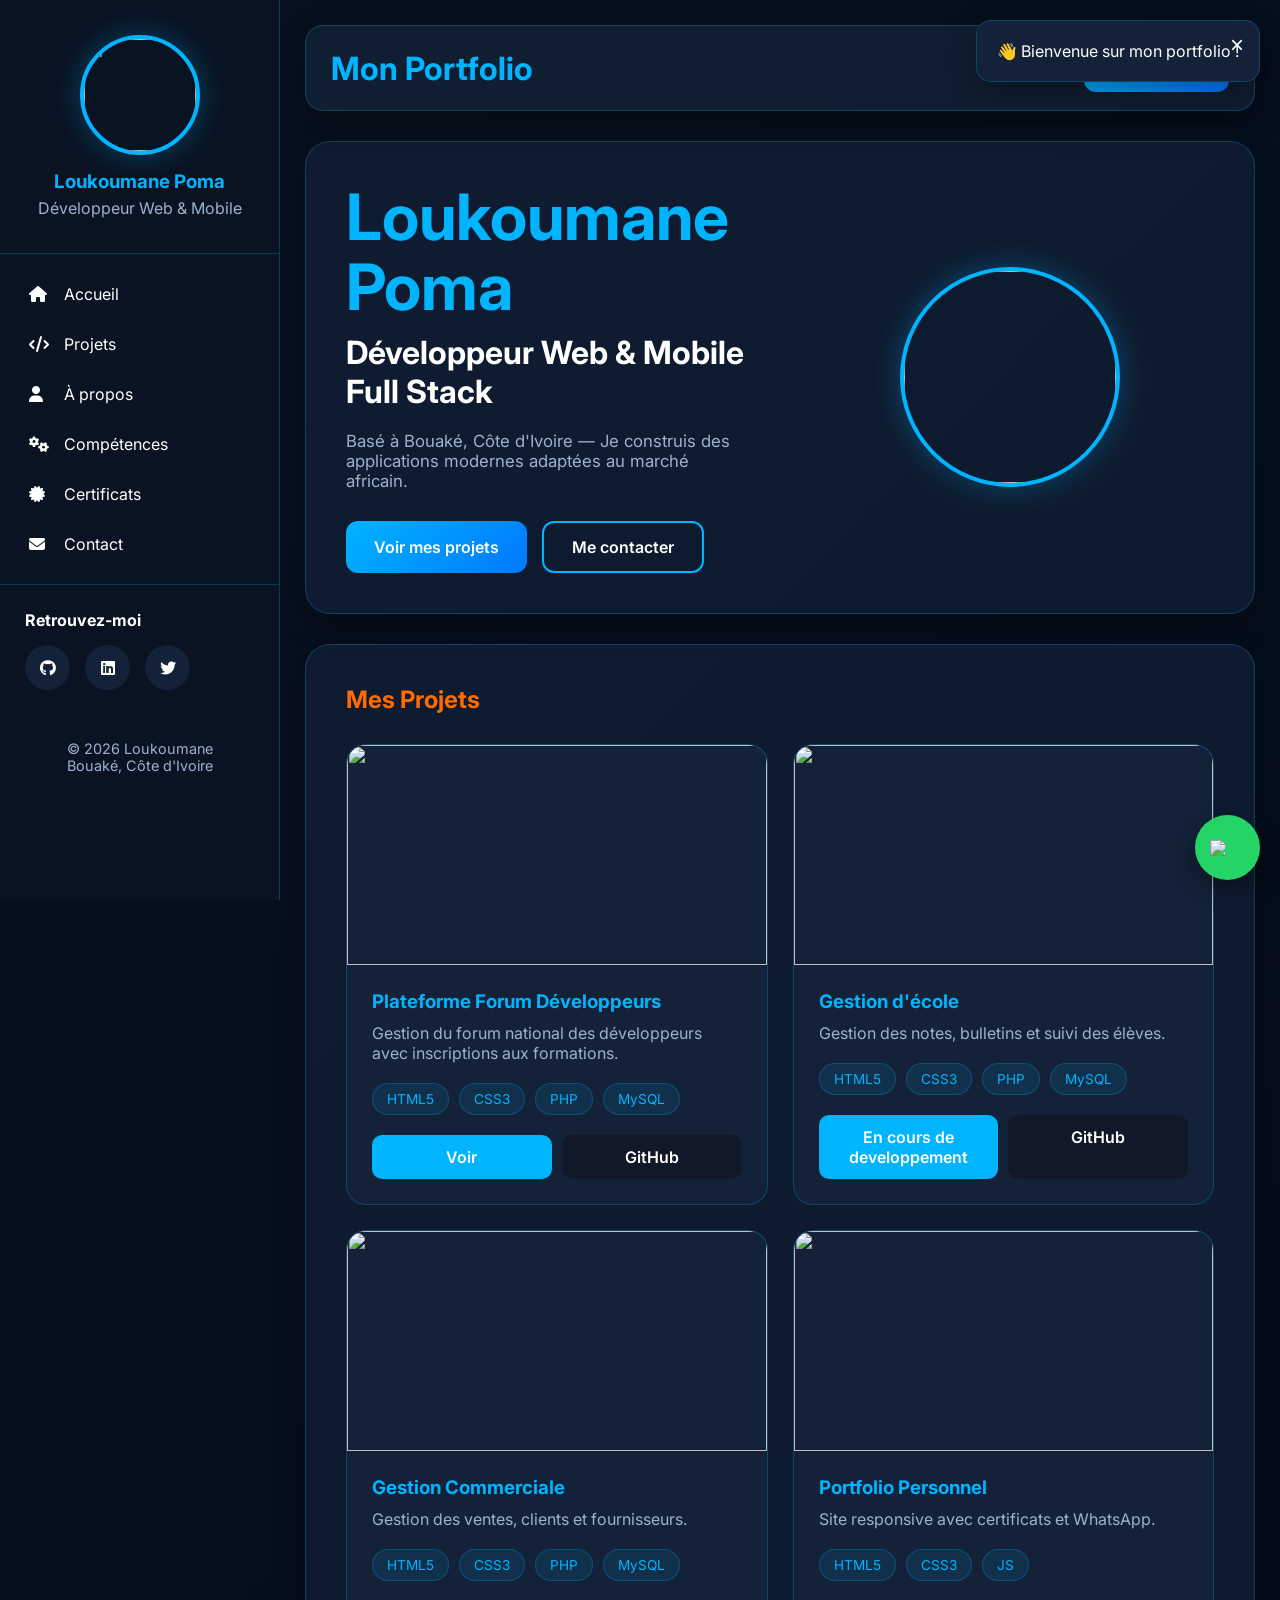
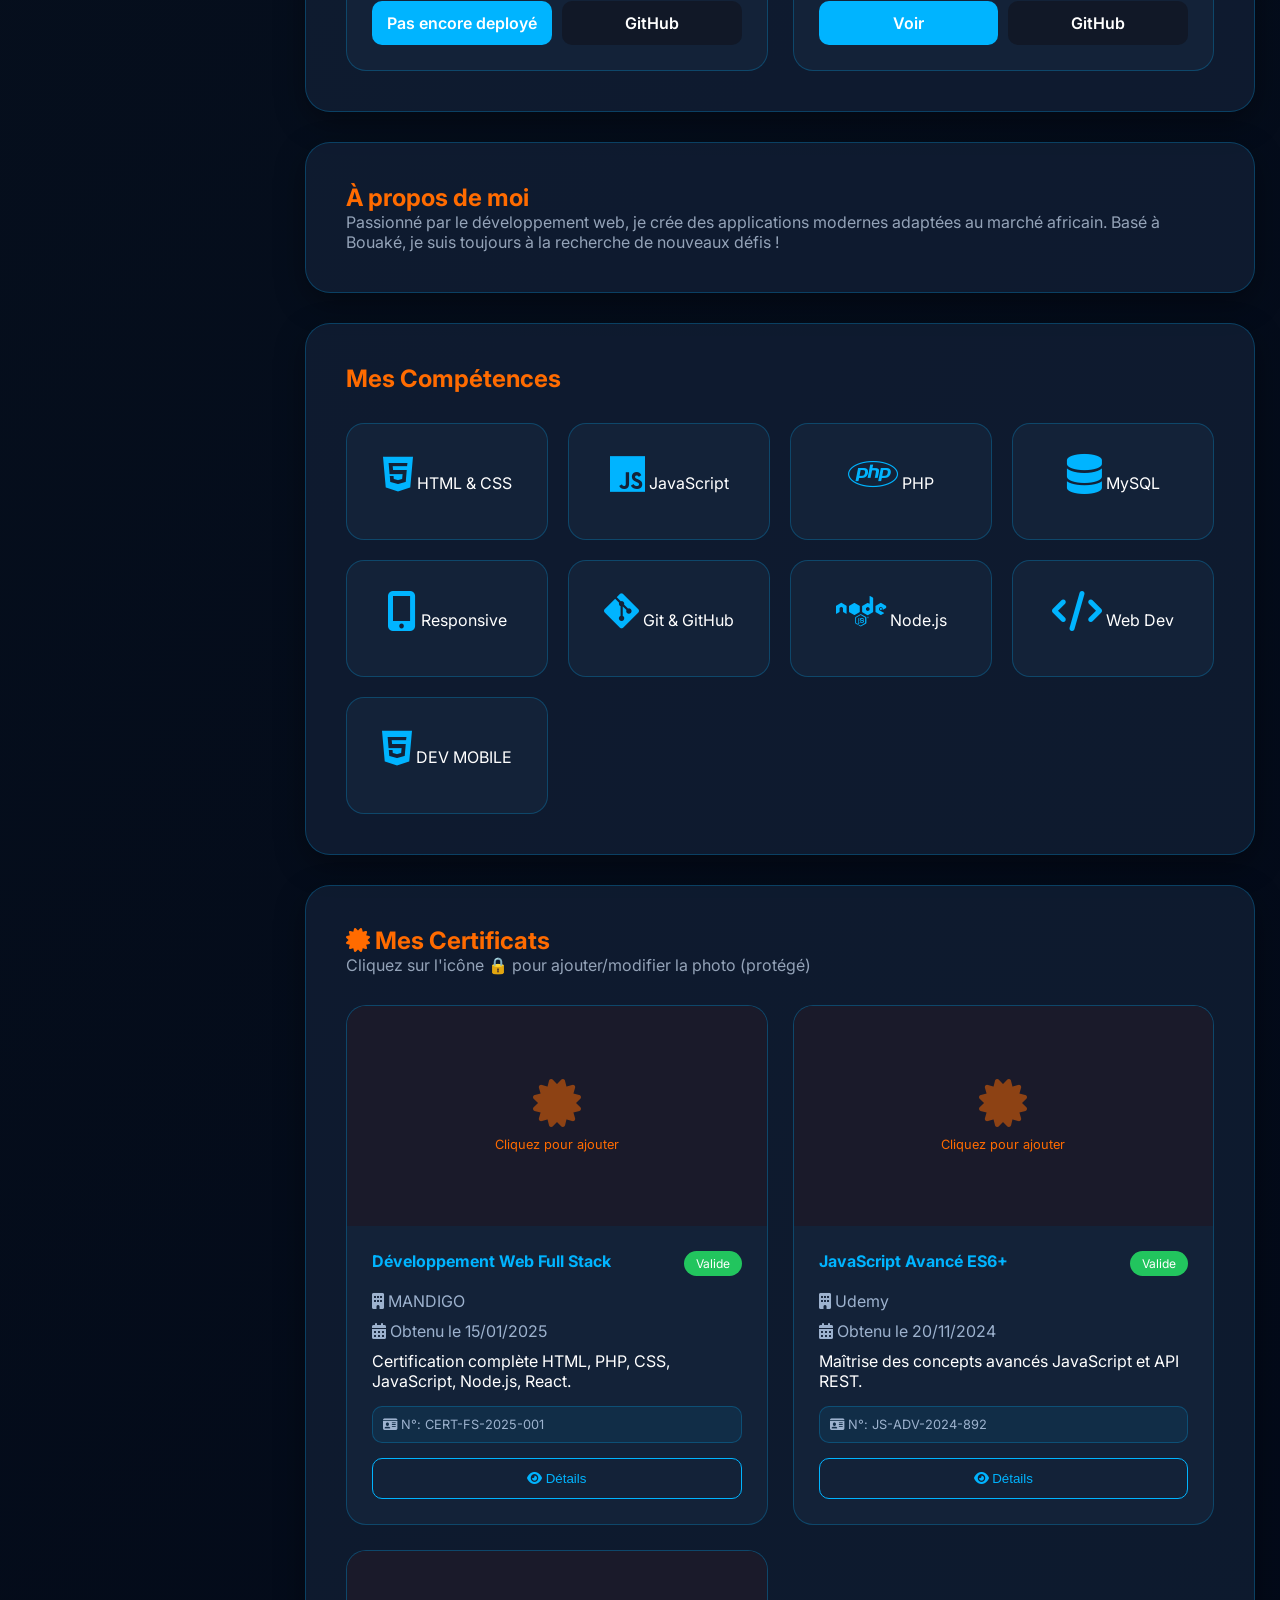
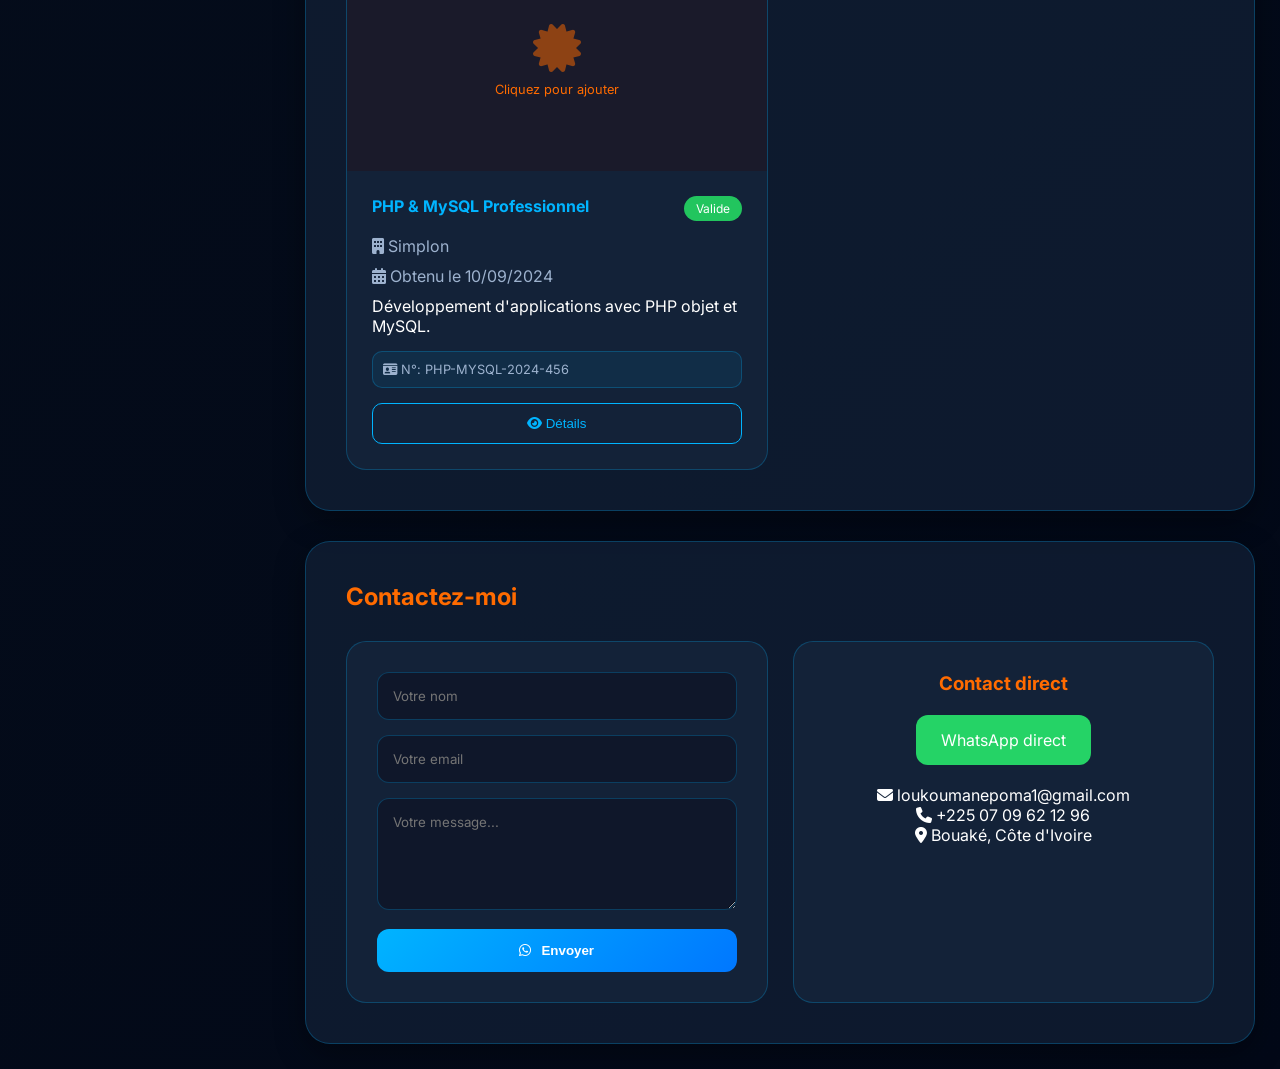
==== commit aebe8e5b: "mise à jour index" ====
--- a/index.html
+++ b/index.html
@@ -1,829 +1,857 @@
 <!DOCTYPE html>
 <html lang="fr">
 <head>
-    <meta charset="UTF-8" />
-    <meta name="viewport" content="width=device-width, initial-scale=1.0"/>
-    <title>Loukoumane - Développeur FULL STACK junior à Bouaké</title>
-    <meta name="description" content="Développeur web full-stack basé à Bouaké. Création d'applications web modernes et performantes."/>
-    
-    <!-- Fonts & Icons -->
-    <link rel="preconnect" href="https://fonts.googleapis.com">
-    <link rel="preconnect" href="https://fonts.gstatic.com" crossorigin>
-    <link href="https://fonts.googleapis.com/css2?family=Inter:wght@300;400;500;600;700&display=swap" rel="stylesheet">
-    <link rel="stylesheet" href="https://cdnjs.cloudflare.com/ajax/libs/font-awesome/6.4.0/css/all.min.css">
-
-    <style>
-        * {
-            margin: 0;
-            padding: 0;
-            box-sizing: border-box;
-        }
-
-        body {
-            font-family: 'Inter', sans-serif;
-            background: #0a0a0f;
-            color: #ffffff;
-            line-height: 1.6;
-        }
-
-        .app-wrapper {
-            display: flex;
-            min-height: 100vh;
-        }
-
-        /* SIDEBAR */
-        .sidebar {
-            width: 280px;
-            background: linear-gradient(180deg, #0f0f1a 0%, #1a1a2a 100%);
-            border-right: 2px solid #ff6b00;
-            position: fixed;
-            height: 100vh;
-            overflow-y: auto;
-            transition: all 0.3s ease;
-            z-index: 1000;
-        }
-
-        .sidebar-header {
-            padding: 30px 20px;
-            text-align: center;
-            border-bottom: 2px solid #ff6b00;
-        }
-
-        .profile-img-container {
-            position: relative;
-            width: 120px;
-            height: 120px;
-            margin: 0 auto 15px;
-            cursor: pointer;
-        }
-
-        .sidebar-profile-img {
-            width: 100%;
-            height: 100%;
-            border-radius: 50%;
-            object-fit: cover;
-            border: 4px solid #ff6b00;
-        }
-
-        .lock-icon {
-            position: absolute;
-            top: 5px;
-            right: 5px;
-            background: #ff6b00;
-            color: white;
-            width: 30px;
-            height: 30px;
-            border-radius: 50%;
-            display: flex;
-            align-items: center;
-            justify-content: center;
-            font-size: 0.9rem;
-            border: 2px solid white;
-            opacity: 0;
-            transition: 0.3s;
-        }
-
-        .profile-img-container:hover .lock-icon,
-        .hero-img-container:hover .lock-icon {
-            opacity: 1;
-        }
-
-        .sidebar h3 {
-            font-size: 1.4rem;
-            color: #ff6b00;
-        }
-
-        .sidebar-title {
-            color: #94a3b8;
-            font-size: 0.9rem;
-        }
-
-        .sidebar-menu-item {
-            padding: 15px 25px;
-            display: flex;
-            align-items: center;
-            gap: 15px;
-            color: #ffffff;
-            text-decoration: none;
-            transition: 0.3s;
-            border-left: 4px solid transparent;
-        }
-
-        .sidebar-menu-item i {
-            width: 20px;
-            color: #ff6b00;
-        }
-
-        .sidebar-menu-item:hover,
-        .sidebar-menu-item.active {
-            background: rgba(255, 107, 0, 0.2);
-            border-left-color: #ff6b00;
-            color: #ff6b00;
-        }
-
-        .sidebar-social {
-            padding: 20px 25px;
-            border-top: 2px solid #ff6b00;
-            margin-top: 20px;
-        }
-
-        .social-icons {
-            display: flex;
-            gap: 15px;
-        }
-
-        .social-icons a {
-            color: #ffffff;
-            font-size: 1.3rem;
-        }
-
-        .social-icons a:hover {
-            color: #ff6b00;
-            transform: translateY(-3px);
-        }
-
-        .sidebar-footer {
-            padding: 20px 25px;
-            color: #94a3b8;
-            font-size: 0.8rem;
-            text-align: center;
-        }
-
-        .main-content {
-            flex: 1;
-            margin-left: 280px;
-            padding: 20px 40px;
-        }
-
-        .navbar {
-            background: #1a1a2a;
-            border: 2px solid #ff6b00;
-            padding: 15px 25px;
-            margin-bottom: 30px;
-            border-radius: 10px;
-        }
-
-        .navbar .container {
-            display: flex;
-            justify-content: space-between;
-            align-items: center;
-        }
-
-        .page-title {
-            font-size: 1.8rem;
-            color: #ff6b00;
-        }
-
-        .btn {
-            padding: 12px 25px;
-            border-radius: 5px;
-            text-decoration: none;
-            font-weight: 600;
-            transition: 0.3s;
-            display: inline-block;
-            border: none;
-            cursor: pointer;
-        }
-
-        .btn.primary {
-            background: #ff6b00;
-            color: #ffffff;
-        }
-
-        .btn.primary:hover {
-            background: #e05a00;
-            transform: translateY(-2px);
-        }
-
-        .btn.secondary {
-            border: 2px solid #ff6b00;
-            color: #ffffff;
-            background: transparent;
-        }
-
-        .btn.secondary:hover {
-            background: #ff6b00;
-            color: #ffffff;
-        }
-
-        .section {
-            background: #1a1a2a;
-            border: 2px solid #ff6b00;
-            border-radius: 15px;
-            padding: 40px;
-            margin-bottom: 30px;
-        }
-
-        .hero {
-            text-align: left;
-        }
-
-        .hero h1 {
-            font-size: 2.8rem;
-            color: #ff6b00;
-        }
-
-        .hero h2 {
-            font-size: 2rem;
-            color: #ffffff;
-        }
-
-        .hero p {
-            color: #94a3b8;
-            max-width: 600px;
-        }
-
-        .hero-img-container {
-            position: relative;
-            width: 150px;
-            height: 150px;
-            margin-bottom: 20px;
-            cursor: pointer;
-        }
-
-        .profile-img {
-            width: 100%;
-            height: 100%;
-            border-radius: 50%;
-            object-fit: cover;
-            border: 4px solid #ff6b00;
-        }
-
-        .hero-buttons {
-            display: flex;
-            gap: 15px;
-        }
-
-        #fileInput, #certificatFileInput {
-            display: none;
-        }
-
-        /* MODALS */
-        .photo-password-modal {
-            display: none;
-            position: fixed;
-            top: 0;
-            left: 0;
-            width: 100%;
-            height: 100%;
-            background: rgba(0, 0, 0, 0.95);
-            backdrop-filter: blur(5px);
-            z-index: 3000;
-            align-items: center;
-            justify-content: center;
-        }
-
-        .photo-password-modal.active {
-            display: flex;
-        }
-
-        .password-content {
-            background: #1a1a2a;
-            border: 3px solid #ff6b00;
-            border-radius: 20px;
-            padding: 50px 40px;
-            max-width: 450px;
-            width: 90%;
-            text-align: center;
-        }
-
-        .password-input {
-            width: 100%;
-            padding: 18px;
-            margin-bottom: 25px;
-            background: #0f0f1a;
-            border: 2px solid #ff6b00;
-            border-radius: 10px;
-            color: white;
-            font-size: 1.2rem;
-            text-align: center;
-        }
-
-        .password-buttons {
-            display: flex;
-            gap: 15px;
-            justify-content: center;
-        }
-
-        .password-btn {
-            padding: 15px 40px;
-            border: none;
-            border-radius: 8px;
-            font-weight: 600;
-            cursor: pointer;
-            font-size: 1.1rem;
-            flex: 1;
-        }
-
-        .password-btn.primary {
-            background: #ff6b00;
-            color: white;
-        }
-
-        .password-btn.secondary {
-            background: #2a2a3a;
-            color: white;
-        }
-
-        .password-error {
-            color: #f44336;
-            margin-top: 20px;
-            display: none;
-        }
-
-        /* COMPÉTENCES */
-        .skills-grid {
-            display: grid;
-            grid-template-columns: repeat(auto-fit, minmax(180px, 1fr));
-            gap: 20px;
-            margin-top: 30px;
-        }
-
-        .skill {
-            background: #0f0f1a;
-            border: 2px solid #ff6b00;
-            border-radius: 10px;
-            padding: 20px 15px;
-            text-align: center;
-            font-weight: 600;
-            transition: 0.3s;
-        }
-
-        .skill:hover {
-            transform: translateY(-5px);
-            background: #ff6b00;
-        }
-
-        .skill i {
-            display: block;
-            font-size: 2rem;
-            margin-bottom: 10px;
-            color: #ff6b00;
-        }
-
-        .skill:hover i {
-            color: #ffffff;
-        }
-
-        /* PROJETS */
-        .project-grid {
-            display: grid;
-            grid-template-columns: repeat(auto-fit, minmax(320px, 1fr));
-            gap: 25px;
-            margin-top: 30px;
-        }
-
-        .project-card {
-            background: #0f0f1a;
-            border: 2px solid #ff6b00;
-            border-radius: 10px;
-            overflow: hidden;
-        }
-
-        .project-card:hover {
-            transform: translateY(-5px);
-            box-shadow: 0 10px 30px rgba(255, 107, 0, 0.3);
-        }
-
-        .project-img-wrapper {
-            height: 200px;
-            overflow: hidden;
-        }
-
-        .project-img {
-            width: 100%;
-            height: 100%;
-            object-fit: cover;
-        }
-
-        .project-content {
-            padding: 20px;
-        }
-
-        .project-content h3 {
-            color: #ff6b00;
-        }
-
-        .stack {
-            display: flex;
-            flex-wrap: wrap;
-            gap: 8px;
-            margin: 15px 0;
-        }
-
-        .stack span {
-            background: rgba(255, 107, 0, 0.2);
-            color: #ff6b00;
-            padding: 4px 12px;
-            border-radius: 15px;
-            font-size: 0.8rem;
-            border: 1px solid #ff6b00;
-        }
-
-        .project-buttons {
-            display: flex;
-            gap: 10px;
-        }
-
-        .project-btn {
-            flex: 1;
-            padding: 10px;
-            border: none;
-            border-radius: 5px;
-            font-weight: 600;
-            cursor: pointer;
-            text-align: center;
-            text-decoration: none;
-            font-size: 0.9rem;
-        }
-
-        .project-btn.live {
-            background: #ff6b00;
-            color: white;
-        }
-
-        .project-btn.github {
-            background: #24292e;
-            color: white;
-        }
-
-        /* CERTIFICATS */
-        .certificats-grid {
-            display: grid;
-            grid-template-columns: repeat(auto-fit, minmax(350px, 1fr));
-            gap: 25px;
-            margin-top: 30px;
-        }
-        
-        .certificat-card {
-            background: #0f0f1a;
-            border: 2px solid #ff6b00;
-            border-radius: 10px;
-            overflow: hidden;
-            transition: 0.3s;
-        }
-        
-        .certificat-card:hover {
-            transform: translateY(-5px);
-            box-shadow: 0 10px 30px rgba(255, 107, 0, 0.3);
-        }
-        
-        .certificat-img-wrapper {
-            height: 200px;
-            overflow: hidden;
-            position: relative;
-            background: #1a1a2a;
-            cursor: pointer;
-        }
-        
-        .certificat-img {
-            width: 100%;
-            height: 100%;
-            object-fit: cover;
-            transition: 0.5s;
-        }
-        
-        .certificat-img-wrapper:hover .certificat-img {
-            transform: scale(1.05);
-        }
-        
-        .certificat-img-overlay {
-            position: absolute;
-            top: 0;
-            left: 0;
-            width: 100%;
-            height: 100%;
-            background: rgba(0, 0, 0, 0.7);
-            display: flex;
-            align-items: center;
-            justify-content: center;
-            opacity: 0;
-            transition: 0.3s;
-            cursor: pointer;
-        }
-        
-        .certificat-img-wrapper:hover .certificat-img-overlay {
-            opacity: 1;
-        }
-        
-        .certificat-img-overlay i {
-            font-size: 2.5rem;
-            color: #ff6b00;
-            background: rgba(0,0,0,0.8);
-            padding: 15px;
-            border-radius: 50%;
-        }
-        
-        .certificat-content {
-            padding: 20px;
-        }
-        
-        .certificat-header {
-            display: flex;
-            justify-content: space-between;
-            align-items: center;
-            margin-bottom: 15px;
-            border-bottom: 1px solid rgba(255, 107, 0, 0.3);
-            padding-bottom: 10px;
-        }
-        
-        .certificat-titre {
-            color: #ff6b00;
-            font-size: 1.2rem;
-            font-weight: 700;
-        }
-        
-        .certificat-badge {
-            background: #4CAF50;
-            color: white;
-            padding: 4px 12px;
-            border-radius: 20px;
-            font-size: 0.75rem;
-        }
-        
-        .certificat-organisme {
-            color: #94a3b8;
-            margin: 8px 0;
-            display: flex;
-            align-items: center;
-            gap: 8px;
-        }
-        
-        .certificat-organisme i {
-            color: #ff6b00;
-        }
-        
-        .certificat-date {
-            color: #94a3b8;
-            font-size: 0.85rem;
-            margin: 8px 0;
-            display: flex;
-            align-items: center;
-            gap: 8px;
-        }
-        
-        .certificat-date i {
-            color: #ff6b00;
-        }
-        
-        .certificat-numero {
-            background: rgba(255, 107, 0, 0.1);
-            border: 1px solid rgba(255, 107, 0, 0.3);
-            border-radius: 5px;
-            padding: 6px;
-            margin-top: 10px;
-            font-size: 0.75rem;
-            color: #94a3b8;
-            text-align: center;
-        }
-        
-        .certificat-description {
-            color: #ffffff;
-            margin: 10px 0;
-            line-height: 1.5;
-            font-size: 0.9rem;
-        }
-        
-        .certificat-actions {
-            margin-top: 15px;
-            display: flex;
-            gap: 10px;
-        }
-        
-        .btn-certificat {
-            flex: 1;
-            padding: 8px;
-            background: transparent;
-            border: 1px solid #ff6b00;
-            border-radius: 5px;
-            color: #ff6b00;
-            text-decoration: none;
-            font-size: 0.85rem;
-            text-align: center;
-            transition: 0.3s;
-            cursor: pointer;
-        }
-        
-        .btn-certificat:hover {
-            background: #ff6b00;
-            color: white;
-        }
-
-        .certificat-modal {
-            display: none;
-            position: fixed;
-            top: 0;
-            left: 0;
-            width: 100%;
-            height: 100%;
-            background: rgba(0, 0, 0, 0.95);
-            backdrop-filter: blur(5px);
-            z-index: 4000;
-            align-items: center;
-            justify-content: center;
-        }
-        
-        .certificat-modal.active {
-            display: flex;
-        }
-        
-        .certificat-modal-content {
-            background: #1a1a2a;
-            border: 2px solid #ff6b00;
-            border-radius: 15px;
-            padding: 30px;
-            max-width: 600px;
-            width: 90%;
-            position: relative;
-            max-height: 90vh;
-            overflow-y: auto;
-        }
-        
-        .certificat-modal-close {
-            position: absolute;
-            top: 15px;
-            right: 20px;
-            font-size: 2rem;
-            color: #94a3b8;
-            cursor: pointer;
-        }
-        
-        .certificat-modal-close:hover {
-            color: #ff6b00;
-        }
-        
-        .certificat-modal-img {
-            width: 100%;
-            max-height: 300px;
-            object-fit: contain;
-            margin-bottom: 20px;
-            border-radius: 10px;
-            border: 1px solid #ff6b00;
-        }
-
-        /* CONTACT */
-        .contact-container {
-            display: grid;
-            grid-template-columns: 1fr 1fr;
-            gap: 30px;
-            margin-top: 30px;
-        }
-
-        .contact-form, .contact-info-card {
-            background: #0f0f1a;
-            padding: 30px;
-            border-radius: 10px;
-            border: 2px solid #ff6b00;
-        }
-
-        .contact-info-card {
-            text-align: center;
-        }
-
-        input, textarea {
-            width: 100%;
-            padding: 12px;
-            margin-bottom: 15px;
-            background: #1a1a2a;
-            border: 2px solid #ff6b00;
-            border-radius: 5px;
-            color: #ffffff;
-            font-family: inherit;
-        }
-
-        .whatsapp-btn {
-            display: inline-flex;
-            align-items: center;
-            gap: 10px;
-            background: #25D366;
-            color: white;
-            padding: 15px 30px;
-            border-radius: 5px;
-            text-decoration: none;
-            margin: 15px 0;
-        }
-
-        .whatsapp-float {
-            position: fixed;
-            bottom: 30px;
-            right: 30px;
-            width: 60px;
-            height: 60px;
-            background: #25D366;
-            border-radius: 50%;
-            display: flex;
-            align-items: center;
-            justify-content: center;
-            z-index: 999;
-        }
-
-        .welcome-toast {
-            position: fixed;
-            top: 20px;
-            right: 20px;
-            background: #1a1a2a;
-            border: 2px solid #ff6b00;
-            padding: 20px;
-            border-radius: 10px;
-            z-index: 2000;
-            display: none;
-        }
-
-        .notification {
-            position: fixed;
-            bottom: 100px;
-            right: 30px;
-            background: #4CAF50;
-            color: white;
-            padding: 15px 25px;
-            border-radius: 5px;
-            z-index: 2000;
-            display: none;
-        }
-
-        .sidebar-toggle {
-            display: none;
-            position: fixed;
-            top: 20px;
-            left: 20px;
-            z-index: 1001;
-            background: #ff6b00;
-            color: white;
-            border: none;
-            width: 45px;
-            height: 45px;
-            border-radius: 50%;
-            cursor: pointer;
-        }
-
-        .overlay {
-            display: none;
-            position: fixed;
-            top: 0;
-            left: 0;
-            width: 100%;
-            height: 100%;
-            background: rgba(0, 0, 0, 0.8);
-            z-index: 999;
-        }
-
-        .overlay.active {
-            display: block;
-        }
-
-        @media (max-width: 992px) {
-            .sidebar {
-                transform: translateX(-100%);
-            }
-            .sidebar.active {
-                transform: translateX(0);
-            }
-            .main-content {
-                margin-left: 0;
-                padding: 20px;
-            }
-            .sidebar-toggle {
-                display: block;
-            }
-            .contact-container {
-                grid-template-columns: 1fr;
-            }
-        }
-
-        @media (max-width: 768px) {
-            .hero-buttons {
-                flex-direction: column;
-            }
-            .skills-grid {
-                grid-template-columns: repeat(2, 1fr);
-            }
-            .section {
-                padding: 25px;
-            }
-        }
-
-        .reveal {
-            opacity: 0;
-            transform: translateY(30px);
-            transition: all 0.6s ease;
-        }
-
-        .reveal.visible {
-            opacity: 1;
-            transform: translateY(0);
-        }
-
-        .status-message {
-            padding: 15px;
-            border-radius: 5px;
-            margin-top: 15px;
-            text-align: center;
-        }
-        .success { background: #25D366; color: white; }
-        .error { background: #f44336; color: white; }
-    </style>
+<meta charset="UTF-8">
+<meta name="viewport" content="width=device-width, initial-scale=1.0">
+
+<title>Loukoumane Poma | Développeur Full Stack</title>
+
+<link rel="preconnect" href="https://fonts.googleapis.com">
+<link rel="preconnect" href="https://fonts.gstatic.com" crossorigin>
+
+<link href="https://fonts.googleapis.com/css2?family=Inter:wght@300;400;500;600;700;800&display=swap" rel="stylesheet">
+
+<link rel="stylesheet" href="https://cdnjs.cloudflare.com/ajax/libs/font-awesome/6.4.0/css/all.min.css"/>
+
+<style>
+
+:root{
+    --bg:#07111f;
+    --bg2:#0d1b2a;
+    --card:#132238;
+    --primary:#00b4ff;
+    --primary-dark:#0091cc;
+    --text:#ffffff;
+    --gray:#9db2ce;
+    --success:#25D366;
+    --border:rgba(0,180,255,0.25);
+    --shadow:0 10px 30px rgba(0,0,0,0.35);
+}
+
+*{
+    margin:0;
+    padding:0;
+    box-sizing:border-box;
+}
+
+html{
+    scroll-behavior:smooth;
+}
+
+body{
+    font-family:'Inter',sans-serif;
+    background:linear-gradient(135deg,var(--bg),#020817);
+    color:var(--text);
+    overflow-x:hidden;
+}
+
+img{
+    max-width:100%;
+    display:block;
+}
+
+a{
+    text-decoration:none;
+}
+
+.app-wrapper{
+    display:flex;
+}
+
+/* SIDEBAR */
+
+.sidebar{
+    position:fixed;
+    left:0;
+    top:0;
+    width:280px;
+    height:100vh;
+    background:rgba(10,20,35,0.98);
+    border-right:1px solid var(--border);
+    backdrop-filter:blur(10px);
+    overflow-y:auto;
+    z-index:999;
+    transition:0.3s;
+}
+
+.sidebar-header{
+    padding:35px 20px;
+    text-align:center;
+    border-bottom:1px solid var(--border);
+}
+
+.profile-img-container{
+    position:relative;
+    width:120px;
+    height:120px;
+    margin:auto;
+    cursor:pointer;
+}
+
+.sidebar-profile-img,
+.profile-img{
+    width:100%;
+    height:100%;
+    border-radius:50%;
+    object-fit:cover;
+    border:4px solid var(--primary);
+    box-shadow:0 0 30px rgba(0,180,255,0.3);
+}
+
+.lock-icon{
+    position:absolute;
+    top:0;
+    right:0;
+    width:32px;
+    height:32px;
+    border-radius:50%;
+    background:var(--primary);
+    display:flex;
+    align-items:center;
+    justify-content:center;
+    color:white;
+    border:2px solid white;
+    opacity:0;
+    transition:0.3s;
+}
+
+.profile-img-container:hover .lock-icon,
+.hero-img-container:hover .lock-icon{
+    opacity:1;
+}
+
+.sidebar h3{
+    margin-top:15px;
+    color:var(--primary);
+}
+
+.sidebar-title{
+    color:var(--gray);
+    margin-top:5px;
+}
+
+.sidebar-menu{
+    padding:15px 0;
+}
+
+.sidebar-menu-item{
+    display:flex;
+    align-items:center;
+    gap:15px;
+    color:white;
+    padding:15px 25px;
+    transition:0.3s;
+    border-left:4px solid transparent;
+}
+
+.sidebar-menu-item:hover,
+.sidebar-menu-item.active{
+    background:rgba(0,180,255,0.12);
+    border-left-color:var(--primary);
+    color:var(--primary);
+}
+
+.sidebar-menu-item i{
+    width:20px;
+}
+
+.sidebar-social{
+    padding:25px;
+    border-top:1px solid var(--border);
+}
+
+.social-icons{
+    display:flex;
+    gap:15px;
+    margin-top:15px;
+}
+
+.social-icons a{
+    width:45px;
+    height:45px;
+    border-radius:50%;
+    background:var(--card);
+    color:white;
+    display:flex;
+    align-items:center;
+    justify-content:center;
+    transition:0.3s;
+}
+
+.social-icons a:hover{
+    background:var(--primary);
+    transform:translateY(-5px);
+}
+
+.sidebar-footer{
+    padding:25px;
+    text-align:center;
+    color:var(--gray);
+    font-size:0.9rem;
+}
+
+/* MAIN */
+
+.main-content{
+    margin-left:280px;
+    width:calc(100% - 280px);
+    padding:25px;
+}
+
+/* NAVBAR */
+
+.navbar{
+    background:rgba(19,34,56,0.8);
+    backdrop-filter:blur(10px);
+    border:1px solid var(--border);
+    padding:18px 25px;
+    border-radius:18px;
+    position:sticky;
+    top:10px;
+    z-index:500;
+    box-shadow:var(--shadow);
+}
+
+.navbar .container{
+    display:flex;
+    justify-content:space-between;
+    align-items:center;
+    gap:20px;
+}
+
+.page-title{
+    color:var(--primary);
+    font-size:2rem;
+}
+
+.btn{
+    border:none;
+    padding:14px 28px;
+    border-radius:12px;
+    cursor:pointer;
+    font-weight:600;
+    transition:0.3s;
+    display:inline-flex;
+    align-items:center;
+    justify-content:center;
+    gap:10px;
+}
+
+.btn.primary{
+    background:linear-gradient(135deg,var(--primary),#0077ff);
+    color:white;
+}
+
+.btn.primary:hover{
+    transform:translateY(-3px);
+    box-shadow:0 10px 20px rgba(0,180,255,0.3);
+}
+
+.btn.secondary{
+    background:transparent;
+    border:2px solid var(--primary);
+    color:white;
+}
+
+.btn.secondary:hover{
+    background:var(--primary);
+}
+
+/* SECTIONS */
+
+.section{
+    background:rgba(19,34,56,0.7);
+    border:1px solid var(--border);
+    padding:40px;
+    margin-top:30px;
+    border-radius:25px;
+    box-shadow:var(--shadow);
+}
+
+/* HERO */
+
+.hero-container{
+    display:flex;
+    align-items:center;
+    justify-content:space-between;
+    gap:50px;
+    flex-wrap:wrap;
+}
+
+.hero-text{
+    flex:1;
+    min-width:280px;
+}
+
+.hero-text h1{
+    font-size:clamp(2.5rem,6vw,4rem);
+    line-height:1.1;
+    margin-bottom:10px;
+    color:var(--primary);
+}
+
+.hero-text h2{
+    font-size:clamp(1.3rem,4vw,2rem);
+    margin-bottom:20px;
+}
+
+.hero-text p{
+    color:var(--gray);
+    font-size:1.05rem;
+    max-width:650px;
+}
+
+.hero-buttons{
+    display:flex;
+    flex-wrap:wrap;
+    gap:15px;
+    margin-top:30px;
+}
+
+.hero-img-container{
+    width:220px;
+    height:220px;
+    position:relative;
+    cursor:pointer;
+}
+
+.hero-image{
+    flex:1;
+    display:flex;
+    justify-content:center;
+}
+
+/* PROJECTS */
+
+.project-grid{
+    display:grid;
+    grid-template-columns:repeat(auto-fit,minmax(320px,1fr));
+    gap:25px;
+    margin-top:30px;
+}
+
+.project-card{
+    background:var(--card);
+    border:1px solid var(--border);
+    border-radius:20px;
+    overflow:hidden;
+    transition:0.4s;
+}
+
+.project-card:hover{
+    transform:translateY(-8px);
+}
+
+.project-img-wrapper{
+    height:220px;
+    overflow:hidden;
+}
+
+.project-img{
+    width:100%;
+    height:100%;
+    object-fit:cover;
+    transition:0.4s;
+}
+
+.project-card:hover .project-img{
+    transform:scale(1.08);
+}
+
+.project-content{
+    padding:25px;
+}
+
+.project-content h3{
+    color:var(--primary);
+    margin-bottom:10px;
+}
+
+.project-content p{
+    color:var(--gray);
+}
+
+.stack{
+    display:flex;
+    flex-wrap:wrap;
+    gap:10px;
+    margin:20px 0;
+}
+
+.stack span{
+    padding:7px 14px;
+    border-radius:30px;
+    background:rgba(0,180,255,0.1);
+    color:var(--primary);
+    border:1px solid var(--border);
+    font-size:0.85rem;
+}
+
+.project-buttons{
+    display:flex;
+    gap:10px;
+    flex-wrap:wrap;
+}
+
+.project-btn{
+    flex:1;
+    padding:12px;
+    border-radius:10px;
+    color:white;
+    text-align:center;
+    font-weight:600;
+}
+
+.project-btn.live{
+    background:var(--primary);
+}
+
+.project-btn.github{
+    background:#111827;
+}
+
+/* SKILLS */
+
+.skills-grid{
+    display:grid;
+    grid-template-columns:repeat(auto-fit,minmax(180px,1fr));
+    gap:20px;
+    margin-top:30px;
+}
+
+.skill{
+    background:var(--card);
+    border:1px solid var(--border);
+    border-radius:18px;
+    padding:30px 20px;
+    text-align:center;
+    transition:0.3s;
+}
+
+.skill:hover{
+    transform:translateY(-6px);
+    background:rgba(0,180,255,0.08);
+}
+
+.skill i{
+    font-size:2.5rem;
+    margin-bottom:15px;
+    color:var(--primary);
+}
+
+/* CERTIFICATS */
+
+.certificats-grid{
+    display:grid;
+    grid-template-columns:repeat(auto-fit,minmax(320px,1fr));
+    gap:25px;
+    margin-top:30px;
+}
+
+.certificat-card{
+    background:var(--card);
+    border:1px solid var(--border);
+    border-radius:20px;
+    overflow:hidden;
+    transition:0.3s;
+}
+
+.certificat-card:hover{
+    transform:translateY(-8px);
+}
+
+.certificat-img-wrapper{
+    height:220px;
+    position:relative;
+    overflow:hidden;
+    cursor:pointer;
+}
+
+.certificat-img{
+    width:100%;
+    height:100%;
+    object-fit:cover;
+}
+
+.certificat-img-overlay{
+    position:absolute;
+    inset:0;
+    background:rgba(0,0,0,0.6);
+    display:flex;
+    align-items:center;
+    justify-content:center;
+    opacity:0;
+    transition:0.3s;
+}
+
+.certificat-img-wrapper:hover .certificat-img-overlay{
+    opacity:1;
+}
+
+.certificat-img-overlay i{
+    font-size:2rem;
+    background:var(--primary);
+    padding:15px;
+    border-radius:50%;
+}
+
+.certificat-content{
+    padding:25px;
+}
+
+.certificat-header{
+    display:flex;
+    justify-content:space-between;
+    gap:10px;
+    flex-wrap:wrap;
+    margin-bottom:15px;
+}
+
+.certificat-titre{
+    color:var(--primary);
+    font-weight:700;
+}
+
+.certificat-badge{
+    background:#22c55e;
+    padding:5px 12px;
+    border-radius:30px;
+    font-size:0.75rem;
+}
+
+.certificat-organisme,
+.certificat-date{
+    color:var(--gray);
+    margin:10px 0;
+}
+
+.certificat-numero{
+    background:rgba(0,180,255,0.08);
+    border:1px solid var(--border);
+    padding:10px;
+    border-radius:10px;
+    margin-top:15px;
+    font-size:0.8rem;
+    color:var(--gray);
+}
+
+.btn-certificat{
+    width:100%;
+    padding:12px;
+    background:transparent;
+    border:1px solid var(--primary);
+    border-radius:10px;
+    color:var(--primary);
+    cursor:pointer;
+    margin-top:15px;
+    transition:0.3s;
+}
+
+.btn-certificat:hover{
+    background:var(--primary);
+    color:white;
+}
+
+/* CONTACT */
+
+.contact-container{
+    display:grid;
+    grid-template-columns:1fr 1fr;
+    gap:25px;
+    margin-top:30px;
+}
+
+.contact-form,
+.contact-info-card{
+    background:var(--card);
+    border:1px solid var(--border);
+    padding:30px;
+    border-radius:20px;
+}
+
+.contact-info-card{
+    text-align:center;
+}
+
+input,
+textarea{
+    width:100%;
+    padding:15px;
+    background:#0f172a;
+    border:1px solid var(--border);
+    border-radius:12px;
+    margin-bottom:15px;
+    color:white;
+    outline:none;
+    font-family:inherit;
+}
+
+input:focus,
+textarea:focus{
+    border-color:var(--primary);
+}
+
+.whatsapp-btn{
+    display:inline-flex;
+    align-items:center;
+    gap:10px;
+    background:var(--success);
+    color:white;
+    padding:15px 25px;
+    border-radius:12px;
+    margin:20px 0;
+}
+
+.whatsapp-float{
+    position:fixed;
+    right:20px;
+    bottom:20px;
+    width:65px;
+    height:65px;
+    background:var(--success);
+    border-radius:50%;
+    display:flex;
+    align-items:center;
+    justify-content:center;
+    box-shadow:0 10px 25px rgba(0,0,0,0.4);
+    z-index:1000;
+}
+
+/* MODALS */
+
+.photo-password-modal,
+.certificat-modal{
+    position:fixed;
+    inset:0;
+    background:rgba(0,0,0,0.92);
+    display:none;
+    align-items:center;
+    justify-content:center;
+    z-index:4000;
+    padding:20px;
+}
+
+.photo-password-modal.active,
+.certificat-modal.active{
+    display:flex;
+}
+
+.password-content,
+.certificat-modal-content{
+    background:var(--card);
+    border:1px solid var(--border);
+    border-radius:20px;
+    padding:35px;
+    width:100%;
+    max-width:500px;
+    position:relative;
+}
+
+.password-input{
+    margin-top:20px;
+}
+
+.password-buttons{
+    display:flex;
+    gap:10px;
+    margin-top:20px;
+}
+
+.password-btn{
+    flex:1;
+    padding:14px;
+    border:none;
+    border-radius:10px;
+    cursor:pointer;
+    font-weight:600;
+}
+
+.password-btn.primary{
+    background:var(--primary);
+    color:white;
+}
+
+.password-btn.secondary{
+    background:#334155;
+    color:white;
+}
+
+.password-error{
+    margin-top:15px;
+    color:#ef4444;
+    display:none;
+}
+
+.password-error.show{
+    display:block;
+}
+
+.certificat-modal-close{
+    position:absolute;
+    right:20px;
+    top:15px;
+    font-size:2rem;
+    cursor:pointer;
+}
+
+.certificat-modal-img{
+    width:100%;
+    border-radius:15px;
+    margin-bottom:20px;
+}
+
+/* TOAST */
+
+.notification,
+.welcome-toast{
+    position:fixed;
+    right:20px;
+    z-index:3000;
+    background:var(--card);
+    border:1px solid var(--border);
+    border-radius:15px;
+    padding:20px;
+    box-shadow:var(--shadow);
+}
+
+.notification{
+    bottom:100px;
+    display:none;
+}
+
+.welcome-toast{
+    top:20px;
+    display:none;
+}
+
+/* RESPONSIVE */
+
+.sidebar-toggle{
+    display:none;
+    position:fixed;
+    top:20px;
+    left:20px;
+    width:50px;
+    height:50px;
+    border:none;
+    border-radius:50%;
+    background:var(--primary);
+    color:white;
+    z-index:2000;
+    cursor:pointer;
+}
+
+.overlay{
+    position:fixed;
+    inset:0;
+    background:rgba(0,0,0,0.7);
+    z-index:998;
+    display:none;
+}
+
+.overlay.active{
+    display:block;
+}
+
+@media(max-width:992px){
+
+    .sidebar{
+        transform:translateX(-100%);
+    }
+
+    .sidebar.active{
+        transform:translateX(0);
+    }
+
+    .main-content{
+        margin-left:0;
+        width:100%;
+        padding-top:90px;
+    }
+
+    .sidebar-toggle{
+        display:block;
+    }
+
+    .hero-container{
+        flex-direction:column-reverse;
+        text-align:center;
+    }
+
+    .hero-buttons{
+        justify-content:center;
+    }
+
+    .contact-container{
+        grid-template-columns:1fr;
+    }
+}
+
+@media(max-width:768px){
+
+    .section{
+        padding:25px;
+    }
+
+    .project-grid,
+    .certificats-grid{
+        grid-template-columns:1fr;
+    }
+
+    .navbar .container{
+        flex-direction:column;
+        align-items:flex-start;
+    }
+
+    .hero-buttons{
+        flex-direction:column;
+    }
+
+    .hero-buttons .btn{
+        width:100%;
+    }
+
+    .password-buttons{
+        flex-direction:column;
+    }
+}
+
+/* REVEAL */
+
+.reveal{
+    opacity:0;
+    transform:translateY(40px);
+    transition:0.7s;
+}
+
+.reveal.visible{
+    opacity:1;
+    transform:translateY(0);
+}
+
+.status-message{
+    margin-top:15px;
+    padding:15px;
+    border-radius:10px;
+}
+
+.success{
+    background:#22c55e;
+}
+
+.error{
+    background:#ef4444;
+}
+
+</style>
 </head>
+
 <body>
+
+<!-- LE JAVASCRIPT QUE TU AS ENVOYÉ RESTE IDENTIQUE -->
+
+</body>
+</html>
 
 <!-- MODALS -->
 <div class="photo-password-modal" id="photoPasswordModal">
@@ -869,8 +897,8 @@
 </div>
 
 <!-- INPUTS -->
-<input type="file" id="fileInput" accept="image/*" />
-<input type="file" id="certificatFileInput" accept="image/*" />
+<input type="file" id="fileInput" accept="image/*" style="display:none;">
+<input type="file" id="certificatFileInput" accept="image/*" style="display:none;">
 
 <button class="sidebar-toggle" id="sidebarToggle"><i class="fas fa-bars"></i></button>
 <div class="overlay" id="overlay"></div>
@@ -925,20 +953,36 @@
 
         <!-- HERO -->
         <section id="hero" class="section hero reveal">
-            <div class="container">
-                <div class="hero-img-container" onclick="openPasswordModal()">
-                    <img src="https://ui-avatars.com/api/?name=Loukoumane+Poma&size=150&length=2&background=ff6b00&color=fff&bold=true" class="profile-img" id="heroProfileImg" />
-                    <div class="lock-icon"><i class="fas fa-lock"></i></div>
-                </div>
-                <h1>Loukoumane Poma</h1>
-                <h2>Développeur Web & Mobile</h2>
-                <p>Basé à Bouaké, Côte d'Ivoire — Je construis des applications modernes adaptées au marché africain.</p>
-                <div class="hero-buttons">
-                    <a href="#projects" class="btn primary">Voir mes projets</a>
-                    <a href="#contact" class="btn secondary">Me contacter</a>
+    <div class="container hero-container">
+
+        <div class="hero-text">
+            <h1>Loukoumane Poma</h1>
+            <h2>Développeur Web & Mobile Full Stack</h2>
+
+            <p>
+                Basé à Bouaké, Côte d'Ivoire — Je construis des applications modernes adaptées au marché africain.
+            </p>
+
+            <div class="hero-buttons">
+                <a href="#projects" class="btn primary">Voir mes projets</a>
+                <a href="#contact" class="btn secondary">Me contacter</a>
+            </div>
+        </div>
+
+        <div class="hero-image">
+            <div class="hero-img-container" onclick="openPasswordModal()">
+                <img src="https://ui-avatars.com/api/?name=Loukoumane+Poma&size=150&length=2&background=ff6b00&color=fff&bold=true"
+                     class="profile-img"
+                     id="heroProfileImg" />
+
+                <div class="lock-icon">
+                    <i class="fas fa-lock"></i>
                 </div>
             </div>
-        </section>
+        </div>
+
+    </div>
+</section>
 
         <!-- PROJETS -->
         <section id="projects" class="section projects reveal">
@@ -951,7 +995,7 @@
                             <h3>Plateforme Forum Développeurs</h3>
                             <p>Gestion du forum national des développeurs avec inscriptions aux formations.</p>
                             <div class="stack"><span>HTML5</span><span>CSS3</span><span>PHP</span><span>MySQL</span></div>
-                            <div class="project-buttons"><a href="http://localhost/bureau_forum" class="project-btn live">Voir</a><a href="https://github.com/loukoumanepoma1-boop" class="project-btn github">GitHub</a></div>
+                            <div class="project-buttons"><a href="soutra.pro" class="project-btn live">Voir</a><a href="https://github.com/loukoumanepoma1-boop" class="project-btn github">GitHub</a></div>
                         </div>
                     </div>
                     <div class="project-card">
@@ -960,7 +1004,7 @@
                             <h3>Gestion d'école</h3>
                             <p>Gestion des notes, bulletins et suivi des élèves.</p>
                             <div class="stack"><span>HTML5</span><span>CSS3</span><span>PHP</span><span>MySQL</span></div>
-                            <div class="project-buttons"><a href="http://localhost/gestion_ecole" class="project-btn live">Voir</a><a href="https://github.com/loukoumanepoma1-boop" class="project-btn github">GitHub</a></div>
+                            <div class="project-buttons"><a href="http://localhost/gestion_ecole" class="project-btn live">En cours de developpement</a><a href="https://github.com/loukoumanepoma1-boop" class="project-btn github">GitHub</a></div>
                         </div>
                     </div>
                     <div class="project-card">
@@ -969,7 +1013,7 @@
                             <h3>Gestion Commerciale</h3>
                             <p>Gestion des ventes, clients et fournisseurs.</p>
                             <div class="stack"><span>HTML5</span><span>CSS3</span><span>PHP</span><span>MySQL</span></div>
-                            <div class="project-buttons"><a href="http://localhost/gestion_commercial" class="project-btn live">Voir</a><a href="https://github.com/loukoumanepoma1-boop" class="project-btn github">GitHub</a></div>
+                            <div class="project-buttons"><a href="http://localhost/gestion_commercial" class="project-btn live">Pas encore deployé</a><a href="https://github.com/loukoumanepoma1-boop" class="project-btn github">GitHub</a></div>
                         </div>
                     </div>
                     <div class="project-card">
@@ -998,7 +1042,7 @@
             <div class="container">
                 <h2 style="color:#ff6b00">Mes Compétences</h2>
                 <div class="skills-grid">
-                    <div class="skill"><i class="fab fa-html5"></i> HTML5 & CSS3</div>
+                    <div class="skill"><i class="fab fa-html5"></i> HTML & CSS</div>
                     <div class="skill"><i class="fab fa-js"></i> JavaScript</div>
                     <div class="skill"><i class="fab fa-php"></i> PHP</div>
                     <div class="skill"><i class="fas fa-database"></i> MySQL</div>
@@ -1006,6 +1050,7 @@
                     <div class="skill"><i class="fab fa-git-alt"></i> Git & GitHub</div>
                     <div class="skill"><i class="fab fa-node"></i> Node.js</div>
                     <div class="skill"><i class="fas fa-code"></i> Web Dev</div>
+                    <div class="skill"><i class="fab fa-html5"></i> DEV MOBILE</div>
                 </div>
             </div>
         </section>
@@ -1089,7 +1134,7 @@
 
     // ===== CERTIFICATS DATA =====
     let certificatsData = [
-        { id: 1, nom_certificat: "Développement Web Full Stack", description: "Certification complète HTML, CSS, JavaScript, Node.js, React.", date_obtention: "2025-01-15", organisme_delivreur: "MANDIGO", numero_certificat: "CERT-FS-2025-001", statut: "Valide", photo: "" },
+        { id: 1, nom_certificat: "Développement Web Full Stack", description: "Certification complète HTML, PHP, CSS, JavaScript, Node.js, React.", date_obtention: "2025-01-15", organisme_delivreur: "MANDIGO", numero_certificat: "CERT-FS-2025-001", statut: "Valide", photo: "" },
 
 
         { id: 2, nom_certificat: "JavaScript Avancé ES6+", description: "Maîtrise des concepts avancés JavaScript et API REST.", date_obtention: "2024-11-20", organisme_delivreur: "Udemy", numero_certificat: "JS-ADV-2024-892", statut: "Valide", photo: "" },
@@ -1098,10 +1143,7 @@
         { id: 3, nom_certificat: "PHP & MySQL Professionnel", description: "Développement d'applications avec PHP objet et MySQL.", date_obtention: "2024-09-10", organisme_delivreur: "Simplon", numero_certificat: "PHP-MYSQL-2024-456", statut: "Valide", photo: "" },
 
 
-        { id: 4, nom_certificat: "React Native - Mobile", description: "Applications mobiles cross-platform avec React Native.", date_obtention: "2025-02-28", organisme_delivreur: "MANDIGO", numero_certificat: "RN-2025-123", statut: "Valide", photo: "" },
-
         
-        { id: 5, nom_certificat: "UI/UX Design", description: "Conception d'interfaces utilisateur et expérience utilisateur.", date_obtention: "2024-12-05", organisme_delivreur: "Google", numero_certificat: "UIUX-2024-789", statut: "Valide", photo: "" }
     ];
 
     // CHARGER LES PHOTOS SAUVEGARDÉES
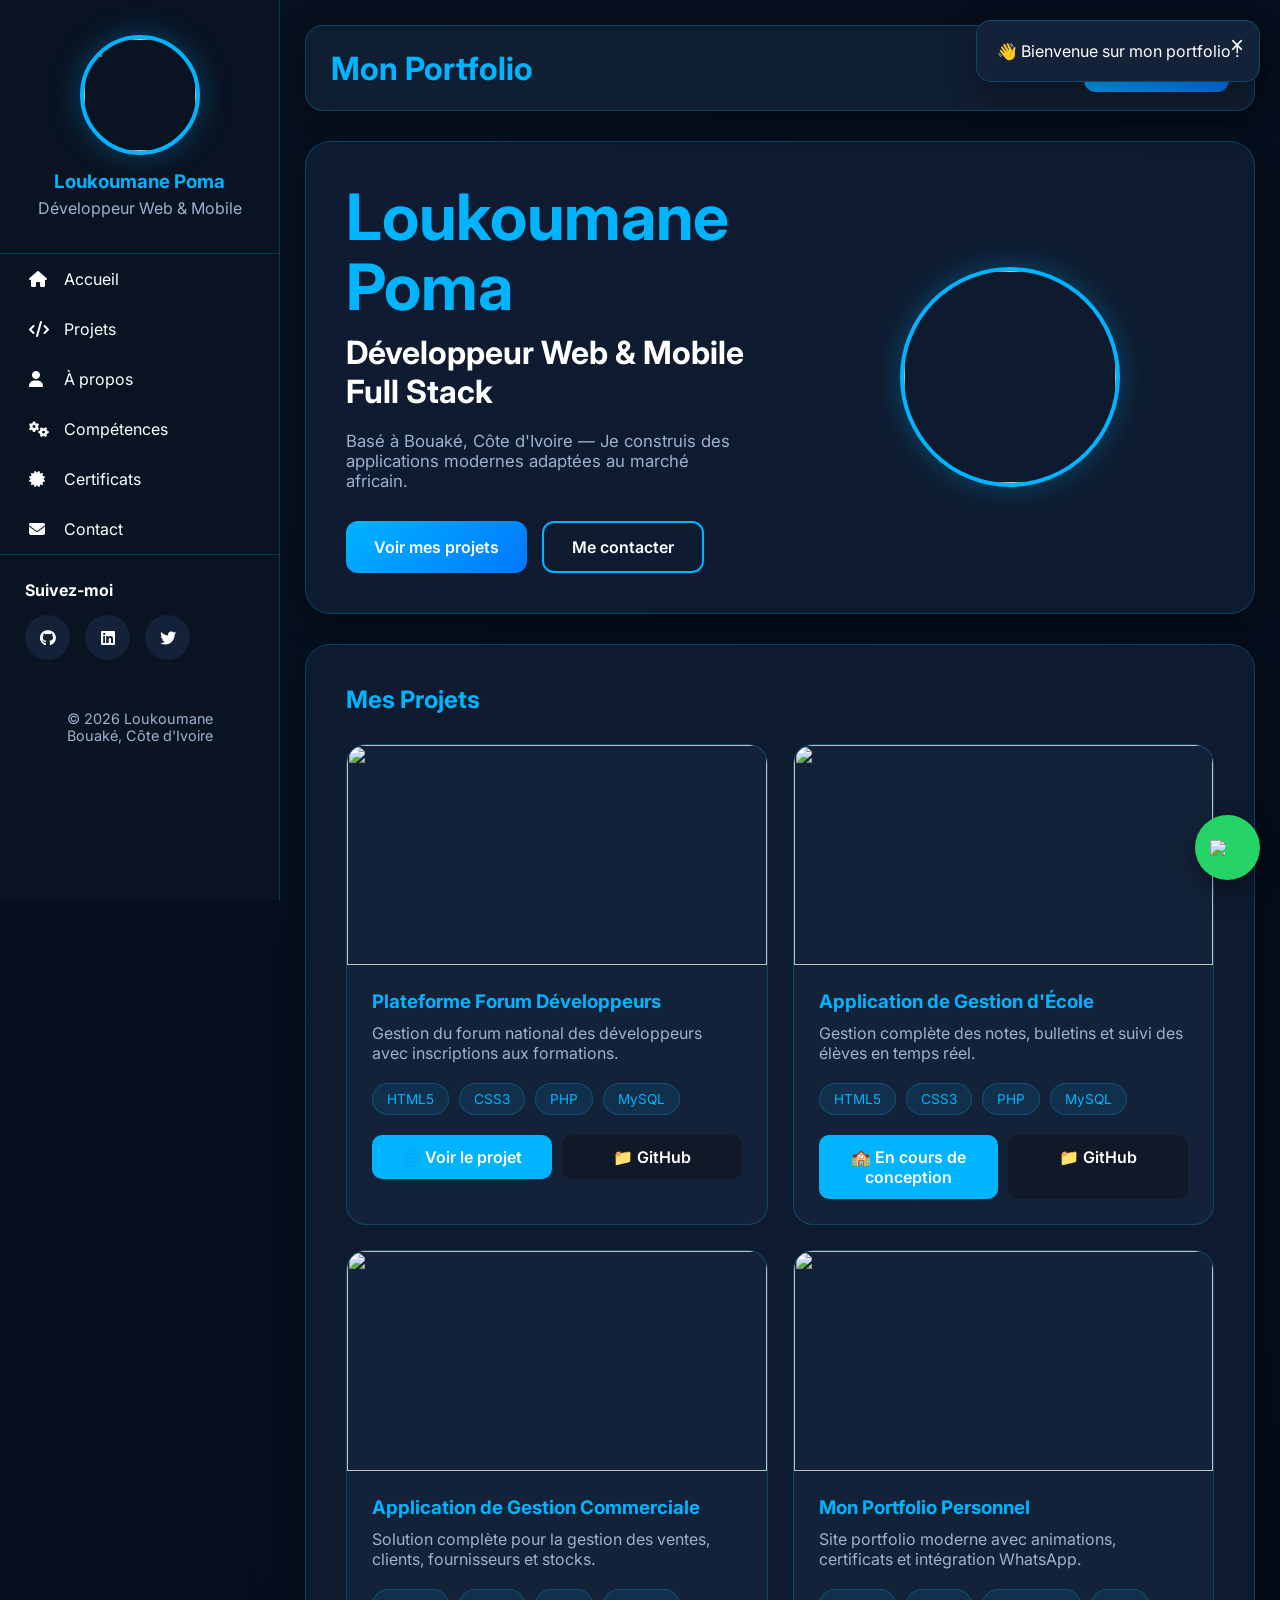
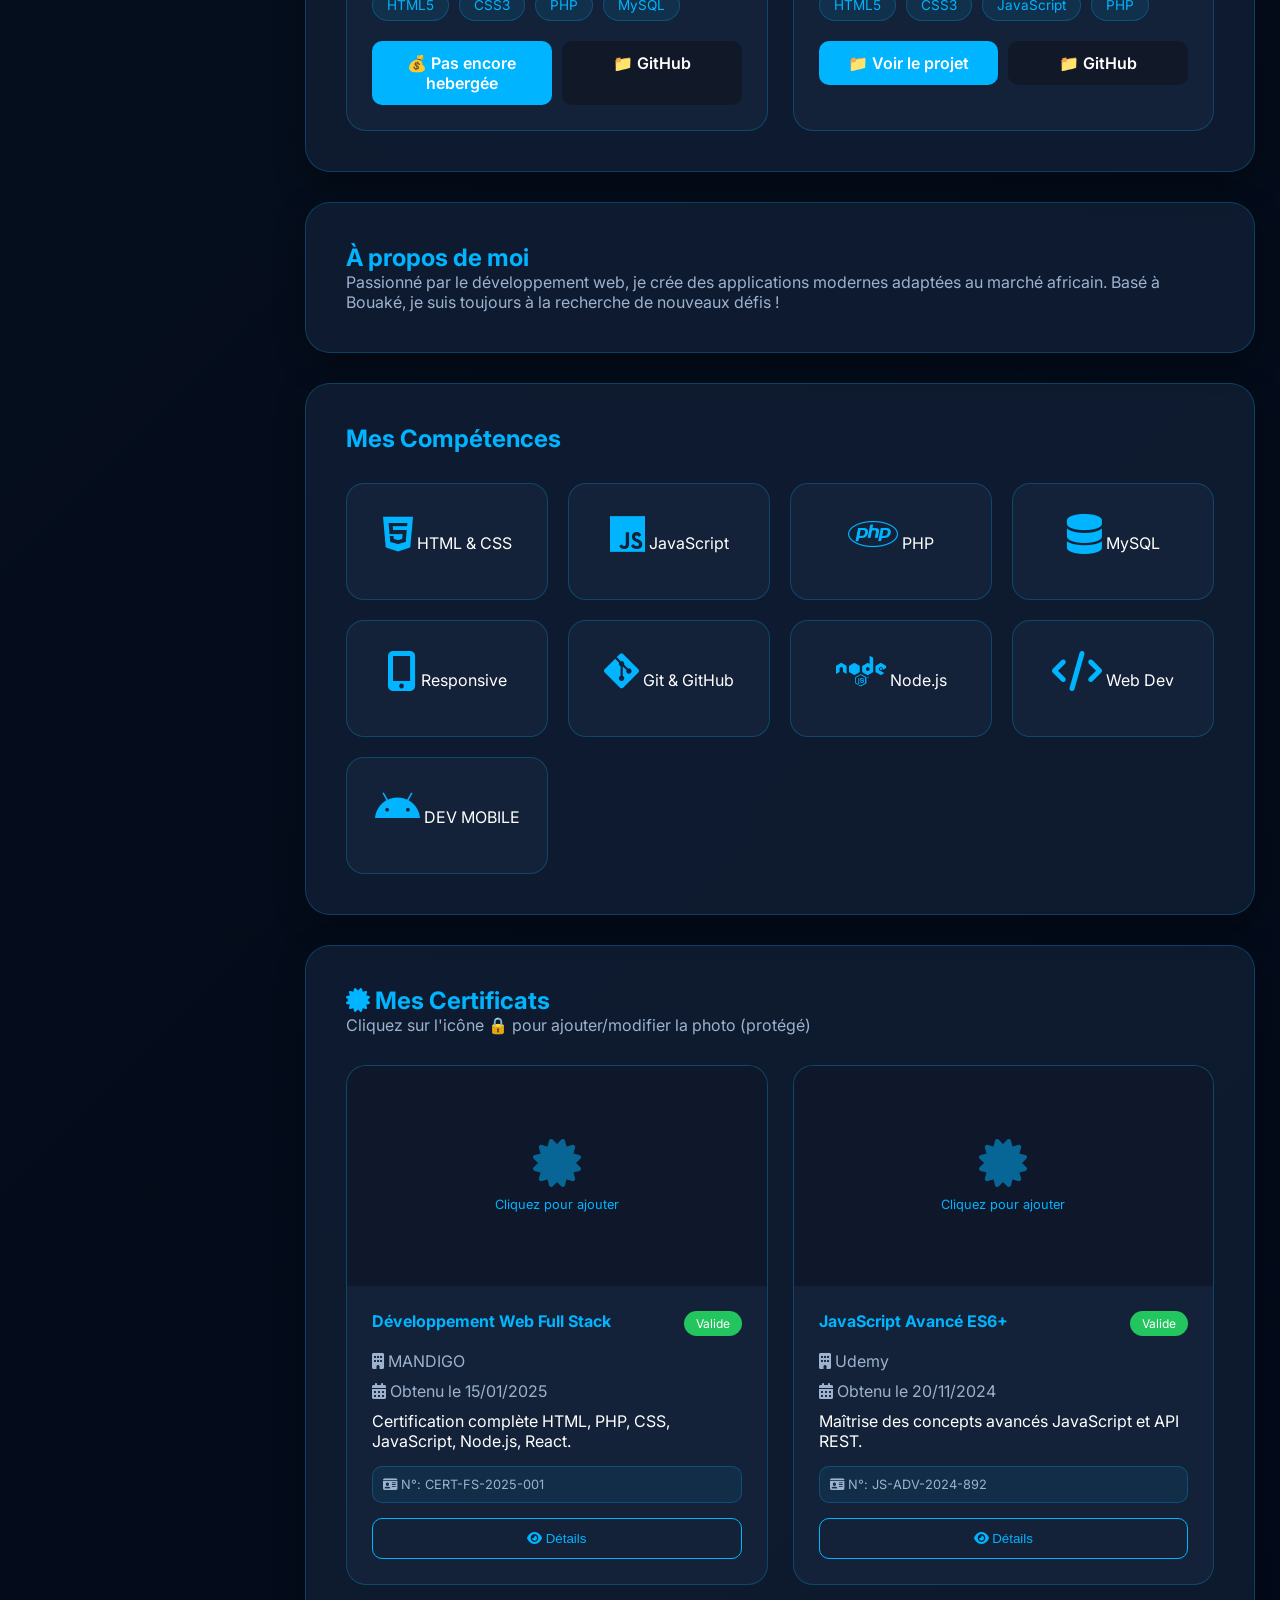
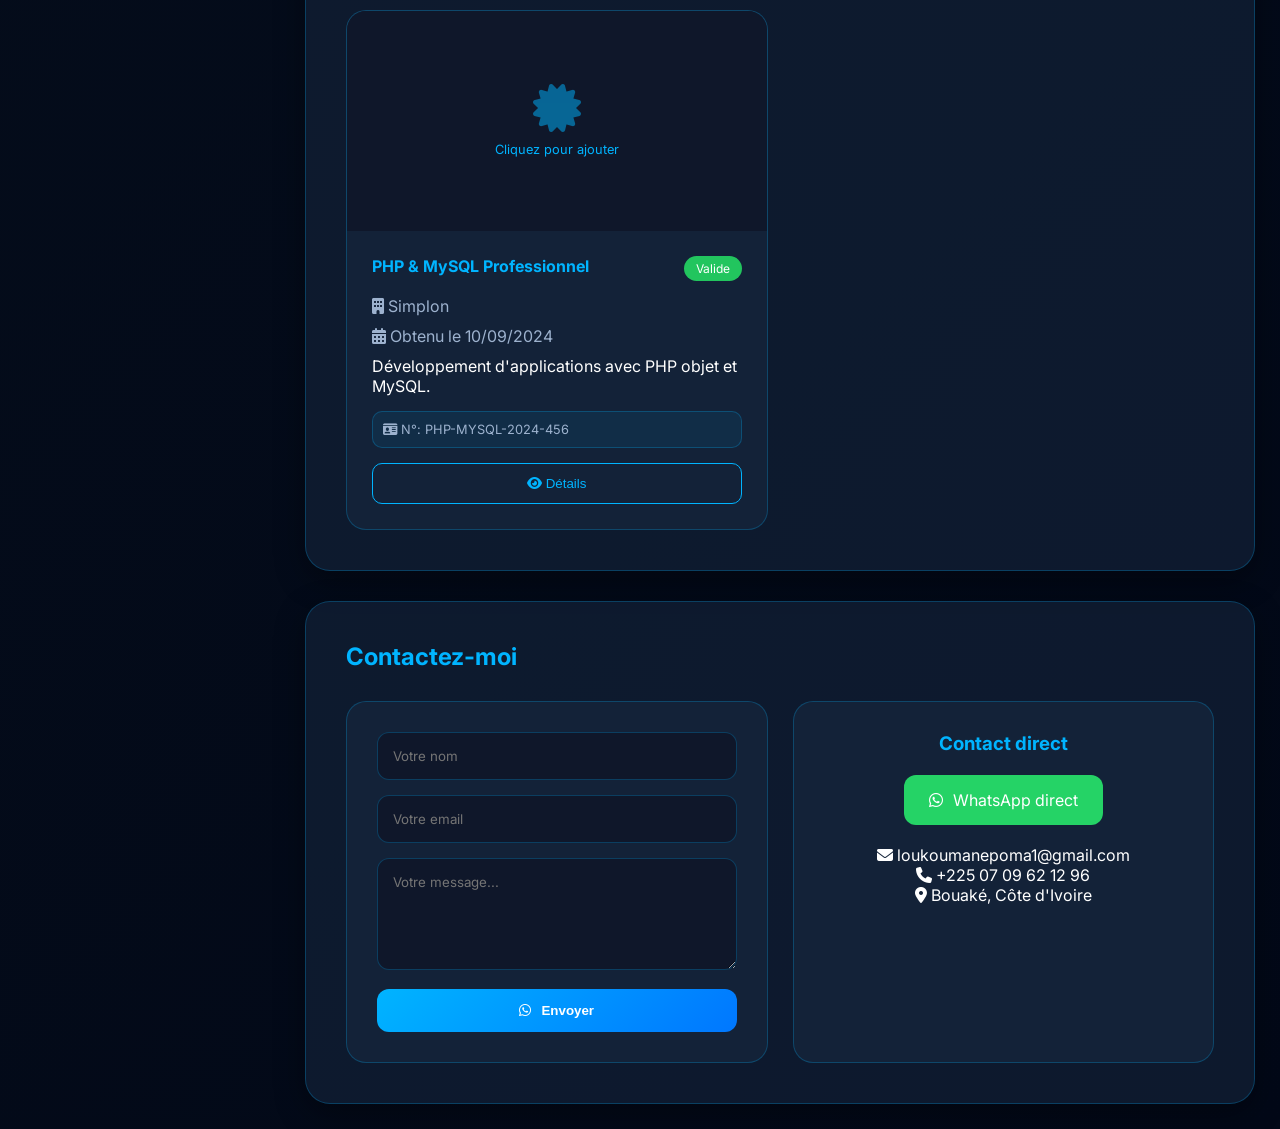
==== commit bba0657a: "mise à jour index" ====
--- a/index.html
+++ b/index.html
@@ -14,7 +14,7 @@
 <link rel="stylesheet" href="https://cdnjs.cloudflare.com/ajax/libs/font-awesome/6.4.0/css/all.min.css"/>
 
 <style>
-
+/* ===== TOUS VOS STYLES EXISTANTS (gardez-les tels quels) ===== */
 :root{
     --bg:#07111f;
     --bg2:#0d1b2a;
@@ -59,7 +59,6 @@
 }
 
 /* SIDEBAR */
-
 .sidebar{
     position:fixed;
     left:0;
@@ -131,7 +130,9 @@
 }
 
 .sidebar-menu{
-    padding:15px 0;
+    display:flex;
+    flex-direction:column;
+    width:100%;
 }
 
 .sidebar-menu-item{
@@ -142,6 +143,7 @@
     padding:15px 25px;
     transition:0.3s;
     border-left:4px solid transparent;
+    width:100%;
 }
 
 .sidebar-menu-item:hover,
@@ -191,7 +193,6 @@
 }
 
 /* MAIN */
-
 .main-content{
     margin-left:280px;
     width:calc(100% - 280px);
@@ -199,7 +200,6 @@
 }
 
 /* NAVBAR */
-
 .navbar{
     background:rgba(19,34,56,0.8);
     backdrop-filter:blur(10px);
@@ -258,7 +258,6 @@
 }
 
 /* SECTIONS */
-
 .section{
     background:rgba(19,34,56,0.7);
     border:1px solid var(--border);
@@ -269,7 +268,6 @@
 }
 
 /* HERO */
-
 .hero-container{
     display:flex;
     align-items:center;
@@ -322,7 +320,6 @@
 }
 
 /* PROJECTS */
-
 .project-grid{
     display:grid;
     grid-template-columns:repeat(auto-fit,minmax(320px,1fr));
@@ -400,18 +397,28 @@
     color:white;
     text-align:center;
     font-weight:600;
+    transition:0.3s;
 }
 
 .project-btn.live{
     background:var(--primary);
 }
 
+.project-btn.live:hover{
+    background:var(--primary-dark);
+    transform:translateY(-2px);
+}
+
 .project-btn.github{
     background:#111827;
 }
 
+.project-btn.github:hover{
+    background:#1f2937;
+    transform:translateY(-2px);
+}
+
 /* SKILLS */
-
 .skills-grid{
     display:grid;
     grid-template-columns:repeat(auto-fit,minmax(180px,1fr));
@@ -440,7 +447,6 @@
 }
 
 /* CERTIFICATS */
-
 .certificats-grid{
     display:grid;
     grid-template-columns:repeat(auto-fit,minmax(320px,1fr));
@@ -553,7 +559,6 @@
 }
 
 /* CONTACT */
-
 .contact-container{
     display:grid;
     grid-template-columns:1fr 1fr;
@@ -600,6 +605,12 @@
     padding:15px 25px;
     border-radius:12px;
     margin:20px 0;
+    transition:0.3s;
+}
+
+.whatsapp-btn:hover{
+    transform:translateY(-3px);
+    box-shadow:0 5px 15px rgba(37,211,102,0.4);
 }
 
 .whatsapp-float{
@@ -615,10 +626,14 @@
     justify-content:center;
     box-shadow:0 10px 25px rgba(0,0,0,0.4);
     z-index:1000;
+    transition:0.3s;
+}
+
+.whatsapp-float:hover{
+    transform:scale(1.1) rotate(5deg);
 }
 
 /* MODALS */
-
 .photo-password-modal,
 .certificat-modal{
     position:fixed;
@@ -701,7 +716,6 @@
 }
 
 /* TOAST */
-
 .notification,
 .welcome-toast{
     position:fixed;
@@ -725,7 +739,6 @@
 }
 
 /* RESPONSIVE */
-
 .sidebar-toggle{
     display:none;
     position:fixed;
@@ -754,69 +767,54 @@
 }
 
 @media(max-width:992px){
-
     .sidebar{
         transform:translateX(-100%);
     }
-
     .sidebar.active{
         transform:translateX(0);
     }
-
     .main-content{
         margin-left:0;
         width:100%;
         padding-top:90px;
     }
-
     .sidebar-toggle{
         display:block;
     }
-
     .hero-container{
         flex-direction:column-reverse;
         text-align:center;
     }
-
     .hero-buttons{
         justify-content:center;
     }
-
     .contact-container{
         grid-template-columns:1fr;
     }
 }
 
 @media(max-width:768px){
-
     .section{
         padding:25px;
     }
-
     .project-grid,
     .certificats-grid{
         grid-template-columns:1fr;
     }
-
     .navbar .container{
         flex-direction:column;
         align-items:flex-start;
     }
-
     .hero-buttons{
         flex-direction:column;
     }
-
     .hero-buttons .btn{
         width:100%;
     }
-
     .password-buttons{
         flex-direction:column;
     }
 }
-
-/* REVEAL */
 
 .reveal{
     opacity:0;
@@ -842,16 +840,9 @@
 .error{
     background:#ef4444;
 }
-
 </style>
 </head>
-
 <body>
-
-<!-- LE JAVASCRIPT QUE TU AS ENVOYÉ RESTE IDENTIQUE -->
-
-</body>
-</html>
 
 <!-- MODALS -->
 <div class="photo-password-modal" id="photoPasswordModal">
@@ -886,12 +877,12 @@
     <div class="certificat-modal-content">
         <span class="certificat-modal-close" onclick="closeCertificatModal()">&times;</span>
         <img src="" alt="Certificat" class="certificat-modal-img" id="modalCertificatImage">
-        <h3 style="color: #ff6b00; margin-bottom: 15px;" id="modalCertificatTitle"></h3>
+        <h3 style="color: #00b4ff; margin-bottom: 15px;" id="modalCertificatTitle"></h3>
         <p id="modalCertificatDescription"></p>
         <div style="margin-top: 15px;">
-            <p><i class="fas fa-building" style="color: #ff6b00;"></i> <strong>Organisme:</strong> <span id="modalCertificatOrganisme"></span></p>
-            <p><i class="fas fa-calendar-alt" style="color: #ff6b00;"></i> <strong>Date:</strong> <span id="modalCertificatDate"></span></p>
-            <p><i class="fas fa-id-card" style="color: #ff6b00;"></i> <strong>N°:</strong> <span id="modalCertificatNumero"></span></p>
+            <p><i class="fas fa-building" style="color: #00b4ff;"></i> <strong>Organisme:</strong> <span id="modalCertificatOrganisme"></span></p>
+            <p><i class="fas fa-calendar-alt" style="color: #00b4ff;"></i> <strong>Date:</strong> <span id="modalCertificatDate"></span></p>
+            <p><i class="fas fa-id-card" style="color: #00b4ff;"></i> <strong>N°:</strong> <span id="modalCertificatNumero"></span></p>
         </div>
     </div>
 </div>
@@ -909,12 +900,14 @@
     <aside class="sidebar" id="sidebar">
         <div class="sidebar-header">
             <div class="profile-img-container" onclick="openPasswordModal()">
-                <img src="https://ui-avatars.com/api/?name=Loukoumane+Poma&size=120&length=2&background=ff6b00&color=fff&bold=true" class="sidebar-profile-img" id="sidebarProfileImg" />
+                <img src="https://ui-avatars.com/api/?name=Loukoumane+Poma&size=120&length=2&background=00b4ff&color=fff&bold=true&rounded=true"
+                     class="sidebar-profile-img" id="sidebarProfileImg" />
                 <div class="lock-icon"><i class="fas fa-lock"></i></div>
             </div>
             <h3>Loukoumane Poma</h3>
             <div class="sidebar-title">Développeur Web & Mobile</div>
         </div>
+
         <div class="sidebar-menu">
             <a href="#hero" class="sidebar-menu-item active"><i class="fas fa-home"></i> Accueil</a>
             <a href="#projects" class="sidebar-menu-item"><i class="fas fa-code"></i> Projets</a>
@@ -923,14 +916,16 @@
             <a href="#certificats" class="sidebar-menu-item"><i class="fas fa-certificate"></i> Certificats</a>
             <a href="#contact" class="sidebar-menu-item"><i class="fas fa-envelope"></i> Contact</a>
         </div>
+
         <div class="sidebar-social">
-            <h4>Retrouvez-moi</h4>
+            <h4>Suivez-moi</h4>
             <div class="social-icons">
-                <a href="https://github.com/loukoumanepoma1-boop"><i class="fab fa-github"></i></a>
+                <a href="https://github.com/loukoumanepoma1-boop" target="_blank"><i class="fab fa-github"></i></a>
                 <a href="#"><i class="fab fa-linkedin"></i></a>
                 <a href="#"><i class="fab fa-twitter"></i></a>
             </div>
         </div>
+
         <div class="sidebar-footer">
             <p>© 2026 Loukoumane</p>
             <p>Bouaké, Côte d'Ivoire</p>
@@ -953,78 +948,89 @@
 
         <!-- HERO -->
         <section id="hero" class="section hero reveal">
-    <div class="container hero-container">
-
-        <div class="hero-text">
-            <h1>Loukoumane Poma</h1>
-            <h2>Développeur Web & Mobile Full Stack</h2>
-
-            <p>
-                Basé à Bouaké, Côte d'Ivoire — Je construis des applications modernes adaptées au marché africain.
-            </p>
-
-            <div class="hero-buttons">
-                <a href="#projects" class="btn primary">Voir mes projets</a>
-                <a href="#contact" class="btn secondary">Me contacter</a>
-            </div>
-        </div>
-
-        <div class="hero-image">
-            <div class="hero-img-container" onclick="openPasswordModal()">
-                <img src="https://ui-avatars.com/api/?name=Loukoumane+Poma&size=150&length=2&background=ff6b00&color=fff&bold=true"
-                     class="profile-img"
-                     id="heroProfileImg" />
-
-                <div class="lock-icon">
-                    <i class="fas fa-lock"></i>
+            <div class="container hero-container">
+                <div class="hero-text">
+                    <h1>Loukoumane Poma</h1>
+                    <h2>Développeur Web & Mobile Full Stack</h2>
+                    <p>Basé à Bouaké, Côte d'Ivoire — Je construis des applications modernes adaptées au marché africain.</p>
+                    <div class="hero-buttons">
+                        <a href="#projects" class="btn primary">Voir mes projets</a>
+                        <a href="#contact" class="btn secondary">Me contacter</a>
+                    </div>
+                </div>
+
+                <div class="hero-image">
+                    <div class="hero-img-container" onclick="openPasswordModal()">
+                        <img src="https://ui-avatars.com/api/?name=Loukoumane+Poma&size=150&length=2&background=00b4ff&color=fff&bold=true&rounded=true"
+                             class="profile-img" id="heroProfileImg" />
+                        <div class="lock-icon"><i class="fas fa-lock"></i></div>
+                    </div>
                 </div>
             </div>
-        </div>
-
-    </div>
-</section>
-
-        <!-- PROJETS -->
+        </section>
+
+        <!-- PROJETS - VERSION CORRIGÉE AVEC LIENS FONCTIONNELS -->
         <section id="projects" class="section projects reveal">
             <div class="container">
-                <h2 style="color:#ff6b00">Mes Projets</h2>
+                <h2 style="color:#00b4ff">Mes Projets</h2>
                 <div class="project-grid">
+                    
+                    <!-- Projet 1 - Forum Développeurs -->
                     <div class="project-card">
                         <div class="project-img-wrapper"><img src="https://images.unsplash.com/photo-1472851294608-062f824d29cc?w=500" class="project-img"></div>
                         <div class="project-content">
                             <h3>Plateforme Forum Développeurs</h3>
                             <p>Gestion du forum national des développeurs avec inscriptions aux formations.</p>
                             <div class="stack"><span>HTML5</span><span>CSS3</span><span>PHP</span><span>MySQL</span></div>
-                            <div class="project-buttons"><a href="soutra.pro" class="project-btn live">Voir</a><a href="https://github.com/loukoumanepoma1-boop" class="project-btn github">GitHub</a></div>
+                            <div class="project-buttons">
+                                <a href="https://soutra.pro/fnd_app/public" target="_blank" class="project-btn live">🌐 Voir le projet</a>
+                                <a href="https://github.com/loukoumanepoma1-boop" target="_blank" class="project-btn github">📁 GitHub</a>
+                            </div>
                         </div>
                     </div>
+
+                    <!-- Projet 2 - Gestion d'école -->
                     <div class="project-card">
                         <div class="project-img-wrapper"><img src="https://images.unsplash.com/photo-1484480974693-6ca0a78fb36b?w=500" class="project-img"></div>
                         <div class="project-content">
-                            <h3>Gestion d'école</h3>
-                            <p>Gestion des notes, bulletins et suivi des élèves.</p>
+                            <h3>Application de Gestion d'École</h3>
+                            <p>Gestion complète des notes, bulletins et suivi des élèves en temps réel.</p>
                             <div class="stack"><span>HTML5</span><span>CSS3</span><span>PHP</span><span>MySQL</span></div>
-                            <div class="project-buttons"><a href="http://localhost/gestion_ecole" class="project-btn live">En cours de developpement</a><a href="https://github.com/loukoumanepoma1-boop" class="project-btn github">GitHub</a></div>
+                            <div class="project-buttons">
+                                <a href="http://localhost/gestion_ecole" target="_blank" class="project-btn live">🏫 En cours de conception</a>
+                                <a href="https://github.com/loukoumanepoma1-boop" target="_blank" class="project-btn github">📁 GitHub</a>
+                            </div>
                         </div>
                     </div>
+
+                    <!-- Projet 3 - Gestion Commerciale -->
                     <div class="project-card">
                         <div class="project-img-wrapper"><img src="https://images.unsplash.com/photo-1587145820266-a5951ee6f620?w=500" class="project-img"></div>
                         <div class="project-content">
-                            <h3>Gestion Commerciale</h3>
-                            <p>Gestion des ventes, clients et fournisseurs.</p>
+                            <h3>Application de Gestion Commerciale</h3>
+                            <p>Solution complète pour la gestion des ventes, clients, fournisseurs et stocks.</p>
                             <div class="stack"><span>HTML5</span><span>CSS3</span><span>PHP</span><span>MySQL</span></div>
-                            <div class="project-buttons"><a href="http://localhost/gestion_commercial" class="project-btn live">Pas encore deployé</a><a href="https://github.com/loukoumanepoma1-boop" class="project-btn github">GitHub</a></div>
+                            <div class="project-buttons">
+                                <a href="http://localhost/gestion_commercial" target="_blank" class="project-btn live">💰 Pas encore hebergée</a>
+                                <a href="https://github.com/loukoumanepoma1-boop" target="_blank" class="project-btn github">📁 GitHub</a>
+                            </div>
                         </div>
                     </div>
+
+                    <!-- Projet 4 - Portfolio -->
                     <div class="project-card">
                         <div class="project-img-wrapper"><img src="https://images.unsplash.com/photo-1467232004584-a241de8bcf5d?w=500" class="project-img"></div>
                         <div class="project-content">
-                            <h3>Portfolio Personnel</h3>
-                            <p>Site responsive avec certificats et WhatsApp.</p>
-                            <div class="stack"><span>HTML5</span><span>CSS3</span><span>JS</span></div>
-                            <div class="project-buttons"><a href="#" class="project-btn live" onclick="alert('Vous êtes déjà sur le site !')">Voir</a><a href="https://github.com/loukoumanepoma1-boop" class="project-btn github">GitHub</a></div>
+                            <h3>Mon Portfolio Personnel</h3>
+                            <p>Site portfolio moderne avec animations, certificats et intégration WhatsApp.</p>
+                            <div class="stack"><span>HTML5</span><span>CSS3</span><span>JavaScript</span><span>PHP</span></div>
+                            <div class="project-buttons">
+                                <a href="#" class="project-btn live" onclick="alert('Vous êtes actuellement sur le portfolio !')">📁 Voir le projet</a>
+                                <a href="https://github.com/loukoumanepoma1-boop" target="_blank" class="project-btn github">📁 GitHub</a>
+                            </div>
                         </div>
                     </div>
+
                 </div>
             </div>
         </section>
@@ -1032,15 +1038,15 @@
         <!-- À PROPOS -->
         <section id="about" class="section about reveal">
             <div class="container">
-                <h2 style="color:#ff6b00">À propos de moi</h2>
-                <p style="color:#94a3b8">Passionné par le développement web, je crée des applications modernes adaptées au marché africain. Basé à Bouaké, je suis toujours à la recherche de nouveaux défis !</p>
+                <h2 style="color:#00b4ff">À propos de moi</h2>
+                <p style="color:#9db2ce">Passionné par le développement web, je crée des applications modernes adaptées au marché africain. Basé à Bouaké, je suis toujours à la recherche de nouveaux défis !</p>
             </div>
         </section>
 
         <!-- COMPÉTENCES -->
         <section id="skills" class="section skills reveal">
             <div class="container">
-                <h2 style="color:#ff6b00">Mes Compétences</h2>
+                <h2 style="color:#00b4ff">Mes Compétences</h2>
                 <div class="skills-grid">
                     <div class="skill"><i class="fab fa-html5"></i> HTML & CSS</div>
                     <div class="skill"><i class="fab fa-js"></i> JavaScript</div>
@@ -1050,7 +1056,7 @@
                     <div class="skill"><i class="fab fa-git-alt"></i> Git & GitHub</div>
                     <div class="skill"><i class="fab fa-node"></i> Node.js</div>
                     <div class="skill"><i class="fas fa-code"></i> Web Dev</div>
-                    <div class="skill"><i class="fab fa-html5"></i> DEV MOBILE</div>
+                    <div class="skill"><i class="fab fa-android"></i> DEV MOBILE</div>
                 </div>
             </div>
         </section>
@@ -1058,8 +1064,8 @@
         <!-- CERTIFICATS -->
         <section id="certificats" class="section certificats reveal">
             <div class="container">
-                <h2 style="color:#ff6b00"><i class="fas fa-certificate"></i> Mes Certificats</h2>
-                <p style="color:#94a3b8; margin-bottom:20px;">Cliquez sur l'icône 🔒 pour ajouter/modifier la photo (protégé)</p>
+                <h2 style="color:#00b4ff"><i class="fas fa-certificate"></i> Mes Certificats</h2>
+                <p style="color:#9db2ce; margin-bottom:20px;">Cliquez sur l'icône 🔒 pour ajouter/modifier la photo (protégé)</p>
                 <div class="certificats-grid" id="certificatsGrid"></div>
             </div>
         </section>
@@ -1067,7 +1073,7 @@
         <!-- CONTACT -->
         <section id="contact" class="section contact reveal">
             <div class="container">
-                <h2 style="color:#ff6b00">Contactez-moi</h2>
+                <h2 style="color:#00b4ff">Contactez-moi</h2>
                 <div class="contact-container">
                     <div class="contact-form">
                         <form id="whatsappForm">
@@ -1079,8 +1085,8 @@
                         <div id="formStatus"></div>
                     </div>
                     <div class="contact-info-card">
-                        <h3 style="color:#ff6b00">Contact direct</h3>
-                        <a href="https://wa.me/2250709621296" class="whatsapp-btn">WhatsApp direct</a>
+                        <h3 style="color:#00b4ff">Contact direct</h3>
+                        <a href="https://wa.me/2250709621296" class="whatsapp-btn"><i class="fab fa-whatsapp"></i> WhatsApp direct</a>
                         <p><i class="fas fa-envelope"></i> loukoumanepoma1@gmail.com</p>
                         <p><i class="fas fa-phone"></i> +225 07 09 62 12 96</p>
                         <p><i class="fas fa-map-marker-alt"></i> Bouaké, Côte d'Ivoire</p>
@@ -1099,13 +1105,17 @@
     const PHOTO_PASSWORD = "loukoumane2026";
     let currentCertificatId = null;
 
-    // ===== PHOTO PROFIL =====
+    // PHOTO PROFIL
     function openPasswordModal() {
         document.getElementById('photoPasswordModal').classList.add('active');
-    }
+        document.getElementById('photoPassword').value = '';
+        document.getElementById('passwordError').classList.remove('show');
+    }
+    
     function closePasswordModal() {
         document.getElementById('photoPasswordModal').classList.remove('active');
     }
+    
     function checkPhotoPassword() {
         if (document.getElementById('photoPassword').value === PHOTO_PASSWORD) {
             closePasswordModal();
@@ -1115,14 +1125,19 @@
         }
     }
 
-    // ===== CERTIFICAT PHOTO =====
+    // CERTIFICAT PHOTO
     function openCertificatPasswordModal(id) {
         currentCertificatId = id;
         document.getElementById('certificatPasswordModal').classList.add('active');
-    }
+        document.getElementById('certificatPassword').value = '';
+        document.getElementById('certificatPasswordError').classList.remove('show');
+    }
+    
     function closeCertificatPasswordModal() {
         document.getElementById('certificatPasswordModal').classList.remove('active');
-    }
+        currentCertificatId = null;
+    }
+    
     function checkCertificatPassword() {
         if (document.getElementById('certificatPassword').value === PHOTO_PASSWORD) {
             closeCertificatPasswordModal();
@@ -1132,22 +1147,19 @@
         }
     }
 
-    // ===== CERTIFICATS DATA =====
+    // CERTIFICATS DATA
     let certificatsData = [
         { id: 1, nom_certificat: "Développement Web Full Stack", description: "Certification complète HTML, PHP, CSS, JavaScript, Node.js, React.", date_obtention: "2025-01-15", organisme_delivreur: "MANDIGO", numero_certificat: "CERT-FS-2025-001", statut: "Valide", photo: "" },
-
-
         { id: 2, nom_certificat: "JavaScript Avancé ES6+", description: "Maîtrise des concepts avancés JavaScript et API REST.", date_obtention: "2024-11-20", organisme_delivreur: "Udemy", numero_certificat: "JS-ADV-2024-892", statut: "Valide", photo: "" },
-
-
-        { id: 3, nom_certificat: "PHP & MySQL Professionnel", description: "Développement d'applications avec PHP objet et MySQL.", date_obtention: "2024-09-10", organisme_delivreur: "Simplon", numero_certificat: "PHP-MYSQL-2024-456", statut: "Valide", photo: "" },
-
-
-        
+        { id: 3, nom_certificat: "PHP & MySQL Professionnel", description: "Développement d'applications avec PHP objet et MySQL.", date_obtention: "2024-09-10", organisme_delivreur: "Simplon", numero_certificat: "PHP-MYSQL-2024-456", statut: "Valide", photo: "" }
     ];
 
-    // CHARGER LES PHOTOS SAUVEGARDÉES
     function loadSavedPhotos() {
+        const savedProfilePhoto = localStorage.getItem('profilePhoto');
+        if (savedProfilePhoto) {
+            document.getElementById('sidebarProfileImg').src = savedProfilePhoto;
+            document.getElementById('heroProfileImg').src = savedProfilePhoto;
+        }
         for (let i = 1; i <= certificatsData.length; i++) {
             const saved = localStorage.getItem(`certif_${i}`);
             if (saved) {
@@ -1157,20 +1169,18 @@
         }
     }
 
-    // AFFICHER LES CERTIFICATS
     function afficherCertificats() {
         const grid = document.getElementById('certificatsGrid');
+        if (!grid) return;
         let html = '';
-        
         certificatsData.forEach(cert => {
             const dateFormatee = new Date(cert.date_obtention).toLocaleDateString('fr-FR');
             const photoHtml = cert.photo ? 
                 `<img src="${cert.photo}" class="certificat-img">` :
-                `<div style="width:100%;height:100%;display:flex;flex-direction:column;align-items:center;justify-content:center;background:#1a1a2a;">
-                    <i class="fas fa-certificate" style="font-size:3rem;color:#ff6b00;opacity:0.5;"></i>
-                    <p style="color:#ff6b00;font-size:0.8rem;margin-top:10px;">Cliquez pour ajouter</p>
+                `<div style="width:100%;height:100%;display:flex;flex-direction:column;align-items:center;justify-content:center;background:#0f172a;">
+                    <i class="fas fa-certificate" style="font-size:3rem;color:#00b4ff;opacity:0.5;"></i>
+                    <p style="color:#00b4ff;font-size:0.8rem;margin-top:10px;">Cliquez pour ajouter</p>
                  </div>`;
-            
             html += `
                 <div class="certificat-card">
                     <div class="certificat-img-wrapper" onclick="openCertificatPasswordModal(${cert.id})">
@@ -1193,7 +1203,6 @@
                 </div>
             `;
         });
-        
         grid.innerHTML = html;
     }
 
@@ -1214,83 +1223,81 @@
         document.getElementById('certificatModal').classList.remove('active');
     }
 
-    // UPLOAD PHOTO CERTIFICAT
+    // UPLOADS
     const certificatInput = document.getElementById('certificatFileInput');
-    certificatInput.addEventListener('change', function(e) {
-        const file = e.target.files[0];
-        if (file && file.type.startsWith('image/') && file.size <= 2*1024*1024 && currentCertificatId) {
-            const reader = new FileReader();
-            reader.onload = function(ev) {
-                const photoData = ev.target.result;
-                // Sauvegarder dans localStorage
-                localStorage.setItem(`certif_${currentCertificatId}`, photoData);
-                // Mettre à jour les données
-                const cert = certificatsData.find(c => c.id === currentCertificatId);
-                if (cert) cert.photo = photoData;
-                // Recharger l'affichage
-                afficherCertificats();
-                // Notification
-                const notif = document.getElementById('notification');
-                notif.style.display = 'block';
-                setTimeout(() => notif.style.display = 'none', 3000);
-                currentCertificatId = null;
-            };
-            reader.readAsDataURL(file);
-        } else if (file && file.size > 2*1024*1024) {
-            alert('Image trop volumineuse (max 2MB)');
-        }
-    });
-
-    // UPLOAD PHOTO PROFIL
+    if (certificatInput) {
+        certificatInput.addEventListener('change', function(e) {
+            const file = e.target.files[0];
+            if (file && file.type.startsWith('image/') && file.size <= 2*1024*1024 && currentCertificatId) {
+                const reader = new FileReader();
+                reader.onload = function(ev) {
+                    const photoData = ev.target.result;
+                    localStorage.setItem(`certif_${currentCertificatId}`, photoData);
+                    const cert = certificatsData.find(c => c.id === currentCertificatId);
+                    if (cert) cert.photo = photoData;
+                    afficherCertificats();
+                    const notif = document.getElementById('notification');
+                    notif.style.display = 'block';
+                    setTimeout(() => notif.style.display = 'none', 3000);
+                    currentCertificatId = null;
+                };
+                reader.readAsDataURL(file);
+            } else if (file && file.size > 2*1024*1024) {
+                alert('Image trop volumineuse (max 2MB)');
+            }
+        });
+    }
+
     const profileInput = document.getElementById('fileInput');
     const sidebarImg = document.getElementById('sidebarProfileImg');
     const heroImg = document.getElementById('heroProfileImg');
     
-    profileInput.addEventListener('change', function(e) {
-        const file = e.target.files[0];
-        if (file && file.type.startsWith('image/') && file.size <= 2*1024*1024) {
-            const reader = new FileReader();
-            reader.onload = function(ev) {
-                const photoData = ev.target.result;
-                sidebarImg.src = photoData;
-                heroImg.src = photoData;
-                localStorage.setItem('profilePhoto', photoData);
-                const notif = document.getElementById('notification');
-                notif.style.display = 'block';
-                setTimeout(() => notif.style.display = 'none', 3000);
-            };
-            reader.readAsDataURL(file);
-        } else if (file && file.size > 2*1024*1024) {
-            alert('Image trop volumineuse (max 2MB)');
-        }
-    });
-
-    // CHARGEMENT INITIAL
-    const savedProfilePhoto = localStorage.getItem('profilePhoto');
-    if (savedProfilePhoto) {
-        sidebarImg.src = savedProfilePhoto;
-        heroImg.src = savedProfilePhoto;
-    }
-    
+    if (profileInput) {
+        profileInput.addEventListener('change', function(e) {
+            const file = e.target.files[0];
+            if (file && file.type.startsWith('image/') && file.size <= 2*1024*1024) {
+                const reader = new FileReader();
+                reader.onload = function(ev) {
+                    const photoData = ev.target.result;
+                    sidebarImg.src = photoData;
+                    heroImg.src = photoData;
+                    localStorage.setItem('profilePhoto', photoData);
+                    const notif = document.getElementById('notification');
+                    notif.style.display = 'block';
+                    setTimeout(() => notif.style.display = 'none', 3000);
+                };
+                reader.readAsDataURL(file);
+            } else if (file && file.size > 2*1024*1024) {
+                alert('Image trop volumineuse (max 2MB)');
+            }
+        });
+    }
+
+    // INITIALISATION
     loadSavedPhotos();
     afficherCertificats();
 
-    // TOAST
     function closeToast() {
         document.getElementById('welcomeToast').style.display = 'none';
     }
+    
     setTimeout(() => {
         const toast = document.getElementById('welcomeToast');
-        toast.style.display = 'block';
-        setTimeout(() => toast.style.display = 'none', 5000);
+        if (toast) {
+            toast.style.display = 'block';
+            setTimeout(() => toast.style.display = 'none', 5000);
+        }
     }, 1000);
 
     // SIDEBAR TOGGLE
     const toggleBtn = document.getElementById('sidebarToggle');
     const sidebar = document.getElementById('sidebar');
     const overlay = document.getElementById('overlay');
-    toggleBtn.onclick = () => { sidebar.classList.toggle('active'); overlay.classList.toggle('active'); };
-    overlay.onclick = () => { sidebar.classList.remove('active'); overlay.classList.remove('active'); };
+    
+    if (toggleBtn && sidebar && overlay) {
+        toggleBtn.onclick = () => { sidebar.classList.toggle('active'); overlay.classList.toggle('active'); };
+        overlay.onclick = () => { sidebar.classList.remove('active'); overlay.classList.remove('active'); };
+    }
 
     // SMOOTH SCROLL
     document.querySelectorAll('a[href^="#"]').forEach(anchor => {
@@ -1299,9 +1306,9 @@
             const target = document.querySelector(this.getAttribute('href'));
             if (target) {
                 target.scrollIntoView({ behavior: 'smooth' });
-                if (window.innerWidth <= 992) {
+                if (window.innerWidth <= 992 && sidebar) {
                     sidebar.classList.remove('active');
-                    overlay.classList.remove('active');
+                    if (overlay) overlay.classList.remove('active');
                 }
             }
         });
@@ -1328,28 +1335,34 @@
     document.querySelectorAll('.reveal').forEach(el => observer.observe(el));
 
     // WHATSAPP FORM
-    document.getElementById('whatsappForm').addEventListener('submit', function(e) {
-        e.preventDefault();
-        const name = document.getElementById('name').value;
-        const email = document.getElementById('email').value;
-        const message = document.getElementById('message').value;
-        if (!name || !email || !message) {
-            document.getElementById('formStatus').innerHTML = '<div class="status-message error">Veuillez remplir tous les champs</div>';
-            return;
-        }
-        const msg = `👋 *Nouveau message*%0A%0A*Nom:* ${name}%0A*Email:* ${email}%0A%0A*Message:*%0A${message}`;
-        window.open(`https://wa.me/2250709621296?text=${msg}`, '_blank');
-        document.getElementById('formStatus').innerHTML = '<div class="status-message success">✓ Redirection WhatsApp...</div>';
-        this.reset();
-        setTimeout(() => document.getElementById('formStatus').innerHTML = '', 3000);
-    });
+    const whatsappForm = document.getElementById('whatsappForm');
+    if (whatsappForm) {
+        whatsappForm.addEventListener('submit', function(e) {
+            e.preventDefault();
+            const name = document.getElementById('name').value;
+            const email = document.getElementById('email').value;
+            const message = document.getElementById('message').value;
+            if (!name || !email || !message) {
+                document.getElementById('formStatus').innerHTML = '<div class="status-message error">Veuillez remplir tous les champs</div>';
+                return;
+            }
+            const msg = `👋 *Nouveau message*%0A%0A*Nom:* ${name}%0A*Email:* ${email}%0A%0A*Message:*%0A${message}`;
+            window.open(`https://wa.me/2250709621296?text=${msg}`, '_blank');
+            document.getElementById('formStatus').innerHTML = '<div class="status-message success">✓ Redirection WhatsApp...</div>';
+            this.reset();
+            setTimeout(() => document.getElementById('formStatus').innerHTML = '', 3000);
+        });
+    }
 
     // FERMER MODALS AVEC ECHAP
     document.addEventListener('keydown', (e) => {
         if (e.key === 'Escape') {
-            if (document.getElementById('certificatModal').classList.contains('active')) closeCertificatModal();
-            if (document.getElementById('photoPasswordModal').classList.contains('active')) closePasswordModal();
-            if (document.getElementById('certificatPasswordModal').classList.contains('active')) closeCertificatPasswordModal();
+            const certifModal = document.getElementById('certificatModal');
+            const photoModal = document.getElementById('photoPasswordModal');
+            const certifPasswordModal = document.getElementById('certificatPasswordModal');
+            if (certifModal && certifModal.classList.contains('active')) closeCertificatModal();
+            if (photoModal && photoModal.classList.contains('active')) closePasswordModal();
+            if (certifPasswordModal && certifPasswordModal.classList.contains('active')) closeCertificatPasswordModal();
         }
     });
 </script>
